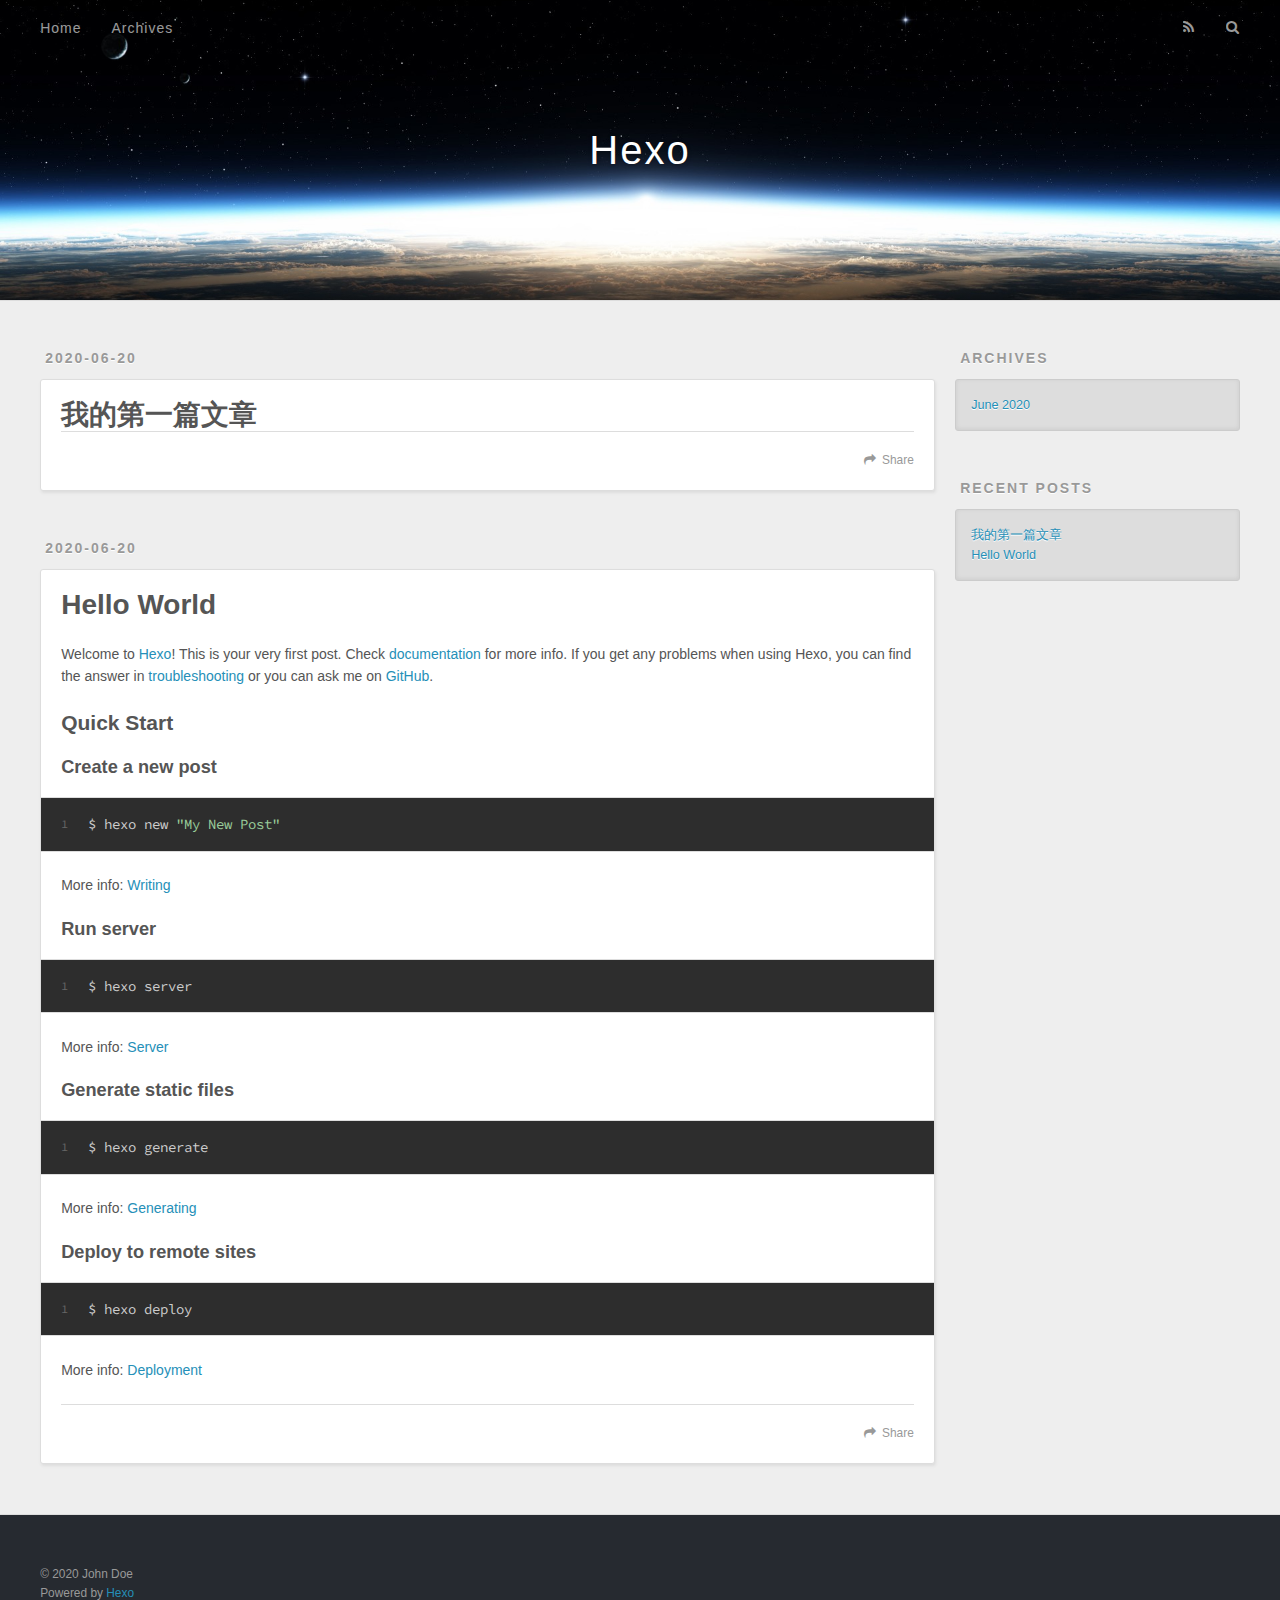
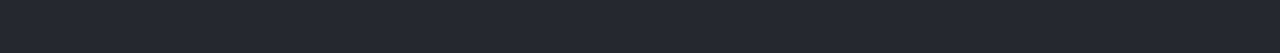
==== index.html @ e19d610a "Site updated: 2020-06-20 12:10:28" ====
<!DOCTYPE html>
<html>
<head>
  <meta charset="utf-8">
  

  
  <title>Hexo</title>
  <meta name="viewport" content="width=device-width, initial-scale=1, maximum-scale=1">
  <meta property="og:type" content="website">
<meta property="og:title" content="Hexo">
<meta property="og:url" content="http://yoursite.com/index.html">
<meta property="og:site_name" content="Hexo">
<meta property="og:locale" content="en_US">
<meta property="article:author" content="John Doe">
<meta name="twitter:card" content="summary">
  
    <link rel="alternate" href="/atom.xml" title="Hexo" type="application/atom+xml">
  
  
    <link rel="icon" href="/favicon.png">
  
  
    <link href="//fonts.googleapis.com/css?family=Source+Code+Pro" rel="stylesheet" type="text/css">
  
  
<link rel="stylesheet" href="/css/style.css">

<meta name="generator" content="Hexo 4.2.1"></head>

<body>
  <div id="container">
    <div id="wrap">
      <header id="header">
  <div id="banner"></div>
  <div id="header-outer" class="outer">
    <div id="header-title" class="inner">
      <h1 id="logo-wrap">
        <a href="/" id="logo">Hexo</a>
      </h1>
      
    </div>
    <div id="header-inner" class="inner">
      <nav id="main-nav">
        <a id="main-nav-toggle" class="nav-icon"></a>
        
          <a class="main-nav-link" href="/">Home</a>
        
          <a class="main-nav-link" href="/archives">Archives</a>
        
      </nav>
      <nav id="sub-nav">
        
          <a id="nav-rss-link" class="nav-icon" href="/atom.xml" title="RSS Feed"></a>
        
        <a id="nav-search-btn" class="nav-icon" title="Search"></a>
      </nav>
      <div id="search-form-wrap">
        <form action="//google.com/search" method="get" accept-charset="UTF-8" class="search-form"><input type="search" name="q" class="search-form-input" placeholder="Search"><button type="submit" class="search-form-submit">&#xF002;</button><input type="hidden" name="sitesearch" value="http://yoursite.com"></form>
      </div>
    </div>
  </div>
</header>
      <div class="outer">
        <section id="main">
  
    <article id="post-我的第一篇文章" class="article article-type-post" itemscope itemprop="blogPost">
  <div class="article-meta">
    <a href="/2020/06/20/%E6%88%91%E7%9A%84%E7%AC%AC%E4%B8%80%E7%AF%87%E6%96%87%E7%AB%A0/" class="article-date">
  <time datetime="2020-06-20T02:50:12.000Z" itemprop="datePublished">2020-06-20</time>
</a>
    
  </div>
  <div class="article-inner">
    
    
      <header class="article-header">
        
  
    <h1 itemprop="name">
      <a class="article-title" href="/2020/06/20/%E6%88%91%E7%9A%84%E7%AC%AC%E4%B8%80%E7%AF%87%E6%96%87%E7%AB%A0/">我的第一篇文章</a>
    </h1>
  

      </header>
    
    <div class="article-entry" itemprop="articleBody">
      
        
      
    </div>
    <footer class="article-footer">
      <a data-url="http://yoursite.com/2020/06/20/%E6%88%91%E7%9A%84%E7%AC%AC%E4%B8%80%E7%AF%87%E6%96%87%E7%AB%A0/" data-id="ckbn22t1l0001souo9b6e3h7o" class="article-share-link">Share</a>
      
      
    </footer>
  </div>
  
</article>


  
    <article id="post-hello-world" class="article article-type-post" itemscope itemprop="blogPost">
  <div class="article-meta">
    <a href="/2020/06/20/hello-world/" class="article-date">
  <time datetime="2020-06-20T02:39:28.083Z" itemprop="datePublished">2020-06-20</time>
</a>
    
  </div>
  <div class="article-inner">
    
    
      <header class="article-header">
        
  
    <h1 itemprop="name">
      <a class="article-title" href="/2020/06/20/hello-world/">Hello World</a>
    </h1>
  

      </header>
    
    <div class="article-entry" itemprop="articleBody">
      
        <p>Welcome to <a href="https://hexo.io/" target="_blank" rel="noopener">Hexo</a>! This is your very first post. Check <a href="https://hexo.io/docs/" target="_blank" rel="noopener">documentation</a> for more info. If you get any problems when using Hexo, you can find the answer in <a href="https://hexo.io/docs/troubleshooting.html" target="_blank" rel="noopener">troubleshooting</a> or you can ask me on <a href="https://github.com/hexojs/hexo/issues" target="_blank" rel="noopener">GitHub</a>.</p>
<h2 id="Quick-Start"><a href="#Quick-Start" class="headerlink" title="Quick Start"></a>Quick Start</h2><h3 id="Create-a-new-post"><a href="#Create-a-new-post" class="headerlink" title="Create a new post"></a>Create a new post</h3><figure class="highlight bash"><table><tr><td class="gutter"><pre><span class="line">1</span><br></pre></td><td class="code"><pre><span class="line">$ hexo new <span class="string">"My New Post"</span></span><br></pre></td></tr></table></figure>

<p>More info: <a href="https://hexo.io/docs/writing.html" target="_blank" rel="noopener">Writing</a></p>
<h3 id="Run-server"><a href="#Run-server" class="headerlink" title="Run server"></a>Run server</h3><figure class="highlight bash"><table><tr><td class="gutter"><pre><span class="line">1</span><br></pre></td><td class="code"><pre><span class="line">$ hexo server</span><br></pre></td></tr></table></figure>

<p>More info: <a href="https://hexo.io/docs/server.html" target="_blank" rel="noopener">Server</a></p>
<h3 id="Generate-static-files"><a href="#Generate-static-files" class="headerlink" title="Generate static files"></a>Generate static files</h3><figure class="highlight bash"><table><tr><td class="gutter"><pre><span class="line">1</span><br></pre></td><td class="code"><pre><span class="line">$ hexo generate</span><br></pre></td></tr></table></figure>

<p>More info: <a href="https://hexo.io/docs/generating.html" target="_blank" rel="noopener">Generating</a></p>
<h3 id="Deploy-to-remote-sites"><a href="#Deploy-to-remote-sites" class="headerlink" title="Deploy to remote sites"></a>Deploy to remote sites</h3><figure class="highlight bash"><table><tr><td class="gutter"><pre><span class="line">1</span><br></pre></td><td class="code"><pre><span class="line">$ hexo deploy</span><br></pre></td></tr></table></figure>

<p>More info: <a href="https://hexo.io/docs/one-command-deployment.html" target="_blank" rel="noopener">Deployment</a></p>

      
    </div>
    <footer class="article-footer">
      <a data-url="http://yoursite.com/2020/06/20/hello-world/" data-id="ckbn22t1e0000souoagylhe21" class="article-share-link">Share</a>
      
      
    </footer>
  </div>
  
</article>


  


</section>
        
          <aside id="sidebar">
  
    

  
    

  
    
  
    
  <div class="widget-wrap">
    <h3 class="widget-title">Archives</h3>
    <div class="widget">
      <ul class="archive-list"><li class="archive-list-item"><a class="archive-list-link" href="/archives/2020/06/">June 2020</a></li></ul>
    </div>
  </div>


  
    
  <div class="widget-wrap">
    <h3 class="widget-title">Recent Posts</h3>
    <div class="widget">
      <ul>
        
          <li>
            <a href="/2020/06/20/%E6%88%91%E7%9A%84%E7%AC%AC%E4%B8%80%E7%AF%87%E6%96%87%E7%AB%A0/">我的第一篇文章</a>
          </li>
        
          <li>
            <a href="/2020/06/20/hello-world/">Hello World</a>
          </li>
        
      </ul>
    </div>
  </div>

  
</aside>
        
      </div>
      <footer id="footer">
  
  <div class="outer">
    <div id="footer-info" class="inner">
      &copy; 2020 John Doe<br>
      Powered by <a href="http://hexo.io/" target="_blank">Hexo</a>
    </div>
  </div>
</footer>
    </div>
    <nav id="mobile-nav">
  
    <a href="/" class="mobile-nav-link">Home</a>
  
    <a href="/archives" class="mobile-nav-link">Archives</a>
  
</nav>
    

<script src="//ajax.googleapis.com/ajax/libs/jquery/2.0.3/jquery.min.js"></script>


  
<link rel="stylesheet" href="/fancybox/jquery.fancybox.css">

  
<script src="/fancybox/jquery.fancybox.pack.js"></script>




<script src="/js/script.js"></script>




  </div>
</body>
</html>
---- css/style.css ----
body {
  width: 100%;
}
body:before,
body:after {
  content: "";
  display: table;
}
body:after {
  clear: both;
}
html,
body,
div,
span,
applet,
object,
iframe,
h1,
h2,
h3,
h4,
h5,
h6,
p,
blockquote,
pre,
a,
abbr,
acronym,
address,
big,
cite,
code,
del,
dfn,
em,
img,
ins,
kbd,
q,
s,
samp,
small,
strike,
strong,
sub,
sup,
tt,
var,
dl,
dt,
dd,
ol,
ul,
li,
fieldset,
form,
label,
legend,
table,
caption,
tbody,
tfoot,
thead,
tr,
th,
td {
  margin: 0;
  padding: 0;
  border: 0;
  outline: 0;
  font-weight: inherit;
  font-style: inherit;
  font-family: inherit;
  font-size: 100%;
  vertical-align: baseline;
}
body {
  line-height: 1;
  color: #000;
  background: #fff;
}
ol,
ul {
  list-style: none;
}
table {
  border-collapse: separate;
  border-spacing: 0;
  vertical-align: middle;
}
caption,
th,
td {
  text-align: left;
  font-weight: normal;
  vertical-align: middle;
}
a img {
  border: none;
}
input,
button {
  margin: 0;
  padding: 0;
}
input::-moz-focus-inner,
button::-moz-focus-inner {
  border: 0;
  padding: 0;
}
@font-face {
  font-family: FontAwesome;
  font-style: normal;
  font-weight: normal;
  src: url("fonts/fontawesome-webfont.eot?v=#4.0.3");
  src: url("fonts/fontawesome-webfont.eot?#iefix&v=#4.0.3") format("embedded-opentype"), url("fonts/fontawesome-webfont.woff?v=#4.0.3") format("woff"), url("fonts/fontawesome-webfont.ttf?v=#4.0.3") format("truetype"), url("fonts/fontawesome-webfont.svg#fontawesomeregular?v=#4.0.3") format("svg");
}
html,
body,
#container {
  height: 100%;
}
body {
  background: #eee;
  font: 14px -apple-system, BlinkMacSystemFont, "Segoe UI", "Roboto", "Oxygen", "Ubuntu", "Cantarell", "Fira Sans", "Droid Sans", "Helvetica Neue", sans-serif;
  -webkit-text-size-adjust: 100%;
}
.outer {
  max-width: 1220px;
  margin: 0 auto;
  padding: 0 20px;
}
.outer:before,
.outer:after {
  content: "";
  display: table;
}
.outer:after {
  clear: both;
}
.inner {
  display: inline;
  float: left;
  width: 98.33333333333333%;
  margin: 0 0.833333333333333%;
}
.left,
.alignleft {
  float: left;
}
.right,
.alignright {
  float: right;
}
.clear {
  clear: both;
}
#container {
  position: relative;
}
.mobile-nav-on {
  overflow: hidden;
}
#wrap {
  height: 100%;
  width: 100%;
  position: absolute;
  top: 0;
  left: 0;
  -webkit-transition: 0.2s ease-out;
  -moz-transition: 0.2s ease-out;
  -ms-transition: 0.2s ease-out;
  transition: 0.2s ease-out;
  z-index: 1;
  background: #eee;
}
.mobile-nav-on #wrap {
  left: 280px;
}
@media screen and (min-width: 768px) {
  #main {
    display: inline;
    float: left;
    width: 73.33333333333333%;
    margin: 0 0.833333333333333%;
  }
}
.article-date,
.article-category-link,
.archive-year,
.widget-title {
  text-decoration: none;
  text-transform: uppercase;
  letter-spacing: 2px;
  color: #999;
  margin-bottom: 1em;
  margin-left: 5px;
  line-height: 1em;
  text-shadow: 0 1px #fff;
  font-weight: bold;
}
.article-inner,
.archive-article-inner {
  background: #fff;
  -webkit-box-shadow: 1px 2px 3px #ddd;
  box-shadow: 1px 2px 3px #ddd;
  border: 1px solid #ddd;
  border-radius: 3px;
}
.article-entry h1,
.widget h1 {
  font-size: 2em;
}
.article-entry h2,
.widget h2 {
  font-size: 1.5em;
}
.article-entry h3,
.widget h3 {
  font-size: 1.3em;
}
.article-entry h4,
.widget h4 {
  font-size: 1.2em;
}
.article-entry h5,
.widget h5 {
  font-size: 1em;
}
.article-entry h6,
.widget h6 {
  font-size: 1em;
  color: #999;
}
.article-entry hr,
.widget hr {
  border: 1px dashed #ddd;
}
.article-entry strong,
.widget strong {
  font-weight: bold;
}
.article-entry em,
.widget em,
.article-entry cite,
.widget cite {
  font-style: italic;
}
.article-entry sup,
.widget sup,
.article-entry sub,
.widget sub {
  font-size: 0.75em;
  line-height: 0;
  position: relative;
  vertical-align: baseline;
}
.article-entry sup,
.widget sup {
  top: -0.5em;
}
.article-entry sub,
.widget sub {
  bottom: -0.2em;
}
.article-entry small,
.widget small {
  font-size: 0.85em;
}
.article-entry acronym,
.widget acronym,
.article-entry abbr,
.widget abbr {
  border-bottom: 1px dotted;
}
.article-entry ul,
.widget ul,
.article-entry ol,
.widget ol,
.article-entry dl,
.widget dl {
  margin: 0 20px;
  line-height: 1.6em;
}
.article-entry ul ul,
.widget ul ul,
.article-entry ol ul,
.widget ol ul,
.article-entry ul ol,
.widget ul ol,
.article-entry ol ol,
.widget ol ol {
  margin-top: 0;
  margin-bottom: 0;
}
.article-entry ul,
.widget ul {
  list-style: disc;
}
.article-entry ol,
.widget ol {
  list-style: decimal;
}
.article-entry dt,
.widget dt {
  font-weight: bold;
}
#header {
  height: 300px;
  position: relative;
  border-bottom: 1px solid #ddd;
}
#header:before,
#header:after {
  content: "";
  position: absolute;
  left: 0;
  right: 0;
  height: 40px;
}
#header:before {
  top: 0;
  background: -webkit-linear-gradient(rgba(0,0,0,0.2), transparent);
  background: -moz-linear-gradient(rgba(0,0,0,0.2), transparent);
  background: -ms-linear-gradient(rgba(0,0,0,0.2), transparent);
  background: linear-gradient(rgba(0,0,0,0.2), transparent);
}
#header:after {
  bottom: 0;
  background: -webkit-linear-gradient(transparent, rgba(0,0,0,0.2));
  background: -moz-linear-gradient(transparent, rgba(0,0,0,0.2));
  background: -ms-linear-gradient(transparent, rgba(0,0,0,0.2));
  background: linear-gradient(transparent, rgba(0,0,0,0.2));
}
#header-outer {
  height: 100%;
  position: relative;
}
#header-inner {
  position: relative;
  overflow: hidden;
}
#banner {
  position: absolute;
  top: 0;
  left: 0;
  width: 100%;
  height: 100%;
  background: url("images/banner.jpg") center #000;
  -webkit-background-size: cover;
  -moz-background-size: cover;
  background-size: cover;
  z-index: -1;
}
#header-title {
  text-align: center;
  height: 40px;
  position: absolute;
  top: 50%;
  left: 0;
  margin-top: -20px;
}
#logo,
#subtitle {
  text-decoration: none;
  color: #fff;
  font-weight: 300;
  text-shadow: 0 1px 4px rgba(0,0,0,0.3);
}
#logo {
  font-size: 40px;
  line-height: 40px;
  letter-spacing: 2px;
}
#subtitle {
  font-size: 16px;
  line-height: 16px;
  letter-spacing: 1px;
}
#subtitle-wrap {
  margin-top: 16px;
}
#main-nav {
  float: left;
  margin-left: -15px;
}
.nav-icon,
.main-nav-link {
  float: left;
  color: #fff;
  opacity: 0.6;
  text-decoration: none;
  text-shadow: 0 1px rgba(0,0,0,0.2);
  -webkit-transition: opacity 0.2s;
  -moz-transition: opacity 0.2s;
  -ms-transition: opacity 0.2s;
  transition: opacity 0.2s;
  display: block;
  padding: 20px 15px;
}
.nav-icon:hover,
.main-nav-link:hover {
  opacity: 1;
}
.nav-icon {
  font-family: FontAwesome;
  text-align: center;
  font-size: 14px;
  width: 14px;
  height: 14px;
  padding: 20px 15px;
  position: relative;
  cursor: pointer;
}
.main-nav-link {
  font-weight: 300;
  letter-spacing: 1px;
}
@media screen and (max-width: 479px) {
  .main-nav-link {
    display: none;
  }
}
#main-nav-toggle {
  display: none;
}
#main-nav-toggle:before {
  content: "\f0c9";
}
@media screen and (max-width: 479px) {
  #main-nav-toggle {
    display: block;
  }
}
#sub-nav {
  float: right;
  margin-right: -15px;
}
#nav-rss-link:before {
  content: "\f09e";
}
#nav-search-btn:before {
  content: "\f002";
}
#search-form-wrap {
  position: absolute;
  top: 15px;
  width: 150px;
  height: 30px;
  right: -150px;
  opacity: 0;
  -webkit-transition: 0.2s ease-out;
  -moz-transition: 0.2s ease-out;
  -ms-transition: 0.2s ease-out;
  transition: 0.2s ease-out;
}
#search-form-wrap.on {
  opacity: 1;
  right: 0;
}
@media screen and (max-width: 479px) {
  #search-form-wrap {
    width: 100%;
    right: -100%;
  }
}
.search-form {
  position: absolute;
  top: 0;
  left: 0;
  right: 0;
  background: #fff;
  padding: 5px 15px;
  border-radius: 15px;
  -webkit-box-shadow: 0 0 10px rgba(0,0,0,0.3);
  box-shadow: 0 0 10px rgba(0,0,0,0.3);
}
.search-form-input {
  border: none;
  background: none;
  color: #555;
  width: 100%;
  font: 13px -apple-system, BlinkMacSystemFont, "Segoe UI", "Roboto", "Oxygen", "Ubuntu", "Cantarell", "Fira Sans", "Droid Sans", "Helvetica Neue", sans-serif;
  outline: none;
}
.search-form-input::-webkit-search-results-decoration,
.search-form-input::-webkit-search-cancel-button {
  -webkit-appearance: none;
}
.search-form-submit {
  position: absolute;
  top: 50%;
  right: 10px;
  margin-top: -7px;
  font: 13px FontAwesome;
  border: none;
  background: none;
  color: #bbb;
  cursor: pointer;
}
.search-form-submit:hover,
.search-form-submit:focus {
  color: #777;
}
.article {
  margin: 50px 0;
}
.article-inner {
  overflow: hidden;
}
.article-meta:before,
.article-meta:after {
  content: "";
  display: table;
}
.article-meta:after {
  clear: both;
}
.article-date {
  float: left;
}
.article-category {
  float: left;
  line-height: 1em;
  color: #ccc;
  text-shadow: 0 1px #fff;
  margin-left: 8px;
}
.article-category:before {
  content: "\2022";
}
.article-category-link {
  margin: 0 12px 1em;
}
.article-header {
  padding: 20px 20px 0;
}
.article-title {
  text-decoration: none;
  font-size: 2em;
  font-weight: bold;
  color: #555;
  line-height: 1.1em;
  -webkit-transition: color 0.2s;
  -moz-transition: color 0.2s;
  -ms-transition: color 0.2s;
  transition: color 0.2s;
}
a.article-title:hover {
  color: #258fb8;
}
.article-entry {
  color: #555;
  padding: 0 20px;
}
.article-entry:before,
.article-entry:after {
  content: "";
  display: table;
}
.article-entry:after {
  clear: both;
}
.article-entry p,
.article-entry table {
  line-height: 1.6em;
  margin: 1.6em 0;
}
.article-entry h1,
.article-entry h2,
.article-entry h3,
.article-entry h4,
.article-entry h5,
.article-entry h6 {
  font-weight: bold;
}
.article-entry h1,
.article-entry h2,
.article-entry h3,
.article-entry h4,
.article-entry h5,
.article-entry h6 {
  line-height: 1.1em;
  margin: 1.1em 0;
}
.article-entry a {
  color: #258fb8;
  text-decoration: none;
}
.article-entry a:hover {
  text-decoration: underline;
}
.article-entry ul,
.article-entry ol,
.article-entry dl {
  margin-top: 1.6em;
  margin-bottom: 1.6em;
}
.article-entry img,
.article-entry video {
  max-width: 100%;
  height: auto;
  display: block;
  margin: auto;
}
.article-entry iframe {
  border: none;
}
.article-entry table {
  width: 100%;
  border-collapse: collapse;
  border-spacing: 0;
}
.article-entry th {
  font-weight: bold;
  border-bottom: 3px solid #ddd;
  padding-bottom: 0.5em;
}
.article-entry td {
  border-bottom: 1px solid #ddd;
  padding: 10px 0;
}
.article-entry blockquote {
  font-family: Georgia, "Times New Roman", serif;
  font-size: 1.4em;
  margin: 1.6em 20px;
  text-align: center;
}
.article-entry blockquote footer {
  font-size: 14px;
  margin: 1.6em 0;
  font-family: -apple-system, BlinkMacSystemFont, "Segoe UI", "Roboto", "Oxygen", "Ubuntu", "Cantarell", "Fira Sans", "Droid Sans", "Helvetica Neue", sans-serif;
}
.article-entry blockquote footer cite:before {
  content: "—";
  padding: 0 0.5em;
}
.article-entry .pullquote {
  text-align: left;
  width: 45%;
  margin: 0;
}
.article-entry .pullquote.left {
  margin-left: 0.5em;
  margin-right: 1em;
}
.article-entry .pullquote.right {
  margin-right: 0.5em;
  margin-left: 1em;
}
.article-entry .caption {
  color: #999;
  display: block;
  font-size: 0.9em;
  margin-top: 0.5em;
  position: relative;
  text-align: center;
}
.article-entry .video-container {
  position: relative;
  padding-top: 56.25%;
  height: 0;
  overflow: hidden;
}
.article-entry .video-container iframe,
.article-entry .video-container object,
.article-entry .video-container embed {
  position: absolute;
  top: 0;
  left: 0;
  width: 100%;
  height: 100%;
  margin-top: 0;
}
.article-more-link a {
  display: inline-block;
  line-height: 1em;
  padding: 6px 15px;
  border-radius: 15px;
  background: #eee;
  color: #999;
  text-shadow: 0 1px #fff;
  text-decoration: none;
}
.article-more-link a:hover {
  background: #258fb8;
  color: #fff;
  text-decoration: none;
  text-shadow: 0 1px #1e7293;
}
.article-footer {
  font-size: 0.85em;
  line-height: 1.6em;
  border-top: 1px solid #ddd;
  padding-top: 1.6em;
  margin: 0 20px 20px;
}
.article-footer:before,
.article-footer:after {
  content: "";
  display: table;
}
.article-footer:after {
  clear: both;
}
.article-footer a {
  color: #999;
  text-decoration: none;
}
.article-footer a:hover {
  color: #555;
}
.article-tag-list-item {
  float: left;
  margin-right: 10px;
}
.article-tag-list-link:before {
  content: "#";
}
.article-comment-link {
  float: right;
}
.article-comment-link:before {
  content: "\f075";
  font-family: FontAwesome;
  padding-right: 8px;
}
.article-share-link {
  cursor: pointer;
  float: right;
  margin-left: 20px;
}
.article-share-link:before {
  content: "\f064";
  font-family: FontAwesome;
  padding-right: 6px;
}
#article-nav {
  position: relative;
}
#article-nav:before,
#article-nav:after {
  content: "";
  display: table;
}
#article-nav:after {
  clear: both;
}
@media screen and (min-width: 768px) {
  #article-nav {
    margin: 50px 0;
  }
  #article-nav:before {
    width: 8px;
    height: 8px;
    position: absolute;
    top: 50%;
    left: 50%;
    margin-top: -4px;
    margin-left: -4px;
    content: "";
    border-radius: 50%;
    background: #ddd;
    -webkit-box-shadow: 0 1px 2px #fff;
    box-shadow: 0 1px 2px #fff;
  }
}
.article-nav-link-wrap {
  text-decoration: none;
  text-shadow: 0 1px #fff;
  color: #999;
  -webkit-box-sizing: border-box;
  -moz-box-sizing: border-box;
  box-sizing: border-box;
  margin-top: 50px;
  text-align: center;
  display: block;
}
.article-nav-link-wrap:hover {
  color: #555;
}
@media screen and (min-width: 768px) {
  .article-nav-link-wrap {
    width: 50%;
    margin-top: 0;
  }
}
@media screen and (min-width: 768px) {
  #article-nav-newer {
    float: left;
    text-align: right;
    padding-right: 20px;
  }
}
@media screen and (min-width: 768px) {
  #article-nav-older {
    float: right;
    text-align: left;
    padding-left: 20px;
  }
}
.article-nav-caption {
  text-transform: uppercase;
  letter-spacing: 2px;
  color: #ddd;
  line-height: 1em;
  font-weight: bold;
}
#article-nav-newer .article-nav-caption {
  margin-right: -2px;
}
.article-nav-title {
  font-size: 0.85em;
  line-height: 1.6em;
  margin-top: 0.5em;
}
.article-share-box {
  position: absolute;
  display: none;
  background: #fff;
  -webkit-box-shadow: 1px 2px 10px rgba(0,0,0,0.2);
  box-shadow: 1px 2px 10px rgba(0,0,0,0.2);
  border-radius: 3px;
  margin-left: -145px;
  overflow: hidden;
  z-index: 1;
}
.article-share-box.on {
  display: block;
}
.article-share-input {
  width: 100%;
  background: none;
  -webkit-box-sizing: border-box;
  -moz-box-sizing: border-box;
  box-sizing: border-box;
  font: 14px -apple-system, BlinkMacSystemFont, "Segoe UI", "Roboto", "Oxygen", "Ubuntu", "Cantarell", "Fira Sans", "Droid Sans", "Helvetica Neue", sans-serif;
  padding: 0 15px;
  color: #555;
  outline: none;
  border: 1px solid #ddd;
  border-radius: 3px 3px 0 0;
  height: 36px;
  line-height: 36px;
}
.article-share-links {
  background: #eee;
}
.article-share-links:before,
.article-share-links:after {
  content: "";
  display: table;
}
.article-share-links:after {
  clear: both;
}
.article-share-twitter,
.article-share-facebook,
.article-share-pinterest,
.article-share-google {
  width: 50px;
  height: 36px;
  display: block;
  float: left;
  position: relative;
  color: #999;
  text-shadow: 0 1px #fff;
}
.article-share-twitter:before,
.article-share-facebook:before,
.article-share-pinterest:before,
.article-share-google:before {
  font-size: 20px;
  font-family: FontAwesome;
  width: 20px;
  height: 20px;
  position: absolute;
  top: 50%;
  left: 50%;
  margin-top: -10px;
  margin-left: -10px;
  text-align: center;
}
.article-share-twitter:hover,
.article-share-facebook:hover,
.article-share-pinterest:hover,
.article-share-google:hover {
  color: #fff;
}
.article-share-twitter:before {
  content: "\f099";
}
.article-share-twitter:hover {
  background: #00aced;
  text-shadow: 0 1px #008abe;
}
.article-share-facebook:before {
  content: "\f09a";
}
.article-share-facebook:hover {
  background: #3b5998;
  text-shadow: 0 1px #2f477a;
}
.article-share-pinterest:before {
  content: "\f0d2";
}
.article-share-pinterest:hover {
  background: #cb2027;
  text-shadow: 0 1px #a21a1f;
}
.article-share-google:before {
  content: "\f0d5";
}
.article-share-google:hover {
  background: #dd4b39;
  text-shadow: 0 1px #be3221;
}
.article-gallery {
  background: #000;
  position: relative;
}
.article-gallery-photos {
  position: relative;
  overflow: hidden;
}
.article-gallery-img {
  display: none;
  max-width: 100%;
}
.article-gallery-img:first-child {
  display: block;
}
.article-gallery-img.loaded {
  position: absolute;
  display: block;
}
.article-gallery-img img {
  display: block;
  max-width: 100%;
  margin: 0 auto;
}
#comments {
  background: #fff;
  -webkit-box-shadow: 1px 2px 3px #ddd;
  box-shadow: 1px 2px 3px #ddd;
  padding: 20px;
  border: 1px solid #ddd;
  border-radius: 3px;
  margin: 50px 0;
}
#comments a {
  color: #258fb8;
}
.archives-wrap {
  margin: 50px 0;
}
.archives:before,
.archives:after {
  content: "";
  display: table;
}
.archives:after {
  clear: both;
}
.archive-year-wrap {
  margin-bottom: 1em;
}
.archives {
  -webkit-column-gap: 10px;
  -moz-column-gap: 10px;
  column-gap: 10px;
}
@media screen and (min-width: 480px) and (max-width: 767px) {
  .archives {
    -webkit-column-count: 2;
    -moz-column-count: 2;
    column-count: 2;
  }
}
@media screen and (min-width: 768px) {
  .archives {
    -webkit-column-count: 3;
    -moz-column-count: 3;
    column-count: 3;
  }
}
.archive-article {
  -webkit-column-break-inside: avoid;
  page-break-inside: avoid;
  overflow: hidden;
  break-inside: avoid-column;
}
.archive-article-inner {
  padding: 10px;
  margin-bottom: 15px;
}
.archive-article-title {
  text-decoration: none;
  font-weight: bold;
  color: #555;
  -webkit-transition: color 0.2s;
  -moz-transition: color 0.2s;
  -ms-transition: color 0.2s;
  transition: color 0.2s;
  line-height: 1.6em;
}
.archive-article-title:hover {
  color: #258fb8;
}
.archive-article-footer {
  margin-top: 1em;
}
.archive-article-date {
  color: #999;
  text-decoration: none;
  font-size: 0.85em;
  line-height: 1em;
  margin-bottom: 0.5em;
  display: block;
}
#page-nav {
  margin: 50px auto;
  background: #fff;
  -webkit-box-shadow: 1px 2px 3px #ddd;
  box-shadow: 1px 2px 3px #ddd;
  border: 1px solid #ddd;
  border-radius: 3px;
  text-align: center;
  color: #999;
  overflow: hidden;
}
#page-nav:before,
#page-nav:after {
  content: "";
  display: table;
}
#page-nav:after {
  clear: both;
}
#page-nav a,
#page-nav span {
  padding: 10px 20px;
  line-height: 1;
  height: 2ex;
}
#page-nav a {
  color: #999;
  text-decoration: none;
}
#page-nav a:hover {
  background: #999;
  color: #fff;
}
#page-nav .prev {
  float: left;
}
#page-nav .next {
  float: right;
}
#page-nav .page-number {
  display: inline-block;
}
@media screen and (max-width: 479px) {
  #page-nav .page-number {
    display: none;
  }
}
#page-nav .current {
  color: #555;
  font-weight: bold;
}
#page-nav .space {
  color: #ddd;
}
#footer {
  background: #262a30;
  padding: 50px 0;
  border-top: 1px solid #ddd;
  color: #999;
}
#footer a {
  color: #258fb8;
  text-decoration: none;
}
#footer a:hover {
  text-decoration: underline;
}
#footer-info {
  line-height: 1.6em;
  font-size: 0.85em;
}
.article-entry pre,
.article-entry .highlight {
  background: #2d2d2d;
  margin: 0 -20px;
  padding: 15px 20px;
  border-style: solid;
  border-color: #ddd;
  border-width: 1px 0;
  overflow: auto;
  color: #ccc;
  line-height: 22.400000000000002px;
}
.article-entry .highlight .gutter pre,
.article-entry .gist .gist-file .gist-data .line-numbers {
  color: #666;
  font-size: 0.85em;
}
.article-entry pre,
.article-entry code {
  font-family: "Source Code Pro", Consolas, Monaco, Menlo, Consolas, monospace;
}
.article-entry code {
  background: #eee;
  text-shadow: 0 1px #fff;
  padding: 0 0.3em;
}
.article-entry pre code {
  background: none;
  text-shadow: none;
  padding: 0;
}
.article-entry .highlight pre {
  border: none;
  margin: 0;
  padding: 0;
}
.article-entry .highlight table {
  margin: 0;
  width: auto;
}
.article-entry .highlight td {
  border: none;
  padding: 0;
}
.article-entry .highlight figcaption {
  font-size: 0.85em;
  color: #999;
  line-height: 1em;
  margin-bottom: 1em;
}
.article-entry .highlight figcaption:before,
.article-entry .highlight figcaption:after {
  content: "";
  display: table;
}
.article-entry .highlight figcaption:after {
  clear: both;
}
.article-entry .highlight figcaption a {
  float: right;
}
.article-entry .highlight .gutter pre {
  text-align: right;
  padding-right: 20px;
}
.article-entry .highlight .line {
  height: 22.400000000000002px;
}
.article-entry .highlight .line.marked {
  background: #515151;
}
.article-entry .gist {
  margin: 0 -20px;
  border-style: solid;
  border-color: #ddd;
  border-width: 1px 0;
  background: #2d2d2d;
  padding: 15px 20px 15px 0;
}
.article-entry .gist .gist-file {
  border: none;
  font-family: "Source Code Pro", Consolas, Monaco, Menlo, Consolas, monospace;
  margin: 0;
}
.article-entry .gist .gist-file .gist-data {
  background: none;
  border: none;
}
.article-entry .gist .gist-file .gist-data .line-numbers {
  background: none;
  border: none;
  padding: 0 20px 0 0;
}
.article-entry .gist .gist-file .gist-data .line-data {
  padding: 0 !important;
}
.article-entry .gist .gist-file .highlight {
  margin: 0;
  padding: 0;
  border: none;
}
.article-entry .gist .gist-file .gist-meta {
  background: #2d2d2d;
  color: #999;
  font: 0.85em -apple-system, BlinkMacSystemFont, "Segoe UI", "Roboto", "Oxygen", "Ubuntu", "Cantarell", "Fira Sans", "Droid Sans", "Helvetica Neue", sans-serif;
  text-shadow: 0 0;
  padding: 0;
  margin-top: 1em;
  margin-left: 20px;
}
.article-entry .gist .gist-file .gist-meta a {
  color: #258fb8;
  font-weight: normal;
}
.article-entry .gist .gist-file .gist-meta a:hover {
  text-decoration: underline;
}
pre .comment,
pre .title {
  color: #999;
}
pre .variable,
pre .attribute,
pre .tag,
pre .regexp,
pre .ruby .constant,
pre .xml .tag .title,
pre .xml .pi,
pre .xml .doctype,
pre .html .doctype,
pre .css .id,
pre .css .class,
pre .css .pseudo {
  color: #f2777a;
}
pre .number,
pre .preprocessor,
pre .built_in,
pre .literal,
pre .params,
pre .constant {
  color: #f99157;
}
pre .class,
pre .ruby .class .title,
pre .css .rules .attribute {
  color: #9c9;
}
pre .string,
pre .value,
pre .inheritance,
pre .header,
pre .ruby .symbol,
pre .xml .cdata {
  color: #9c9;
}
pre .css .hexcolor {
  color: #6cc;
}
pre .function,
pre .python .decorator,
pre .python .title,
pre .ruby .function .title,
pre .ruby .title .keyword,
pre .perl .sub,
pre .javascript .title,
pre .coffeescript .title {
  color: #69c;
}
pre .keyword,
pre .javascript .function {
  color: #c9c;
}
@media screen and (max-width: 479px) {
  #mobile-nav {
    position: absolute;
    top: 0;
    left: 0;
    width: 280px;
    height: 100%;
    background: #191919;
    border-right: 1px solid #fff;
  }
}
@media screen and (max-width: 479px) {
  .mobile-nav-link {
    display: block;
    color: #999;
    text-decoration: none;
    padding: 15px 20px;
    font-weight: bold;
  }
  .mobile-nav-link:hover {
    color: #fff;
  }
}
@media screen and (min-width: 768px) {
  #sidebar {
    display: inline;
    float: left;
    width: 23.333333333333332%;
    margin: 0 0.833333333333333%;
  }
}
.widget-wrap {
  margin: 50px 0;
}
.widget {
  color: #777;
  text-shadow: 0 1px #fff;
  background: #ddd;
  -webkit-box-shadow: 0 -1px 4px #ccc inset;
  box-shadow: 0 -1px 4px #ccc inset;
  border: 1px solid #ccc;
  padding: 15px;
  border-radius: 3px;
}
.widget a {
  color: #258fb8;
  text-decoration: none;
}
.widget a:hover {
  text-decoration: underline;
}
.widget ul ul,
.widget ol ul,
.widget dl ul,
.widget ul ol,
.widget ol ol,
.widget dl ol,
.widget ul dl,
.widget ol dl,
.widget dl dl {
  margin-left: 15px;
  list-style: disc;
}
.widget {
  line-height: 1.6em;
  word-wrap: break-word;
  font-size: 0.9em;
}
.widget ul,
.widget ol {
  list-style: none;
  margin: 0;
}
.widget ul ul,
.widget ol ul,
.widget ul ol,
.widget ol ol {
  margin: 0 20px;
}
.widget ul ul,
.widget ol ul {
  list-style: disc;
}
.widget ul ol,
.widget ol ol {
  list-style: decimal;
}
.category-list-count,
.tag-list-count,
.archive-list-count {
  padding-left: 5px;
  color: #999;
  font-size: 0.85em;
}
.category-list-count:before,
.tag-list-count:before,
.archive-list-count:before {
  content: "(";
}
.category-list-count:after,
.tag-list-count:after,
.archive-list-count:after {
  content: ")";
}
.tagcloud a {
  margin-right: 5px;
  display: inline-block;
}
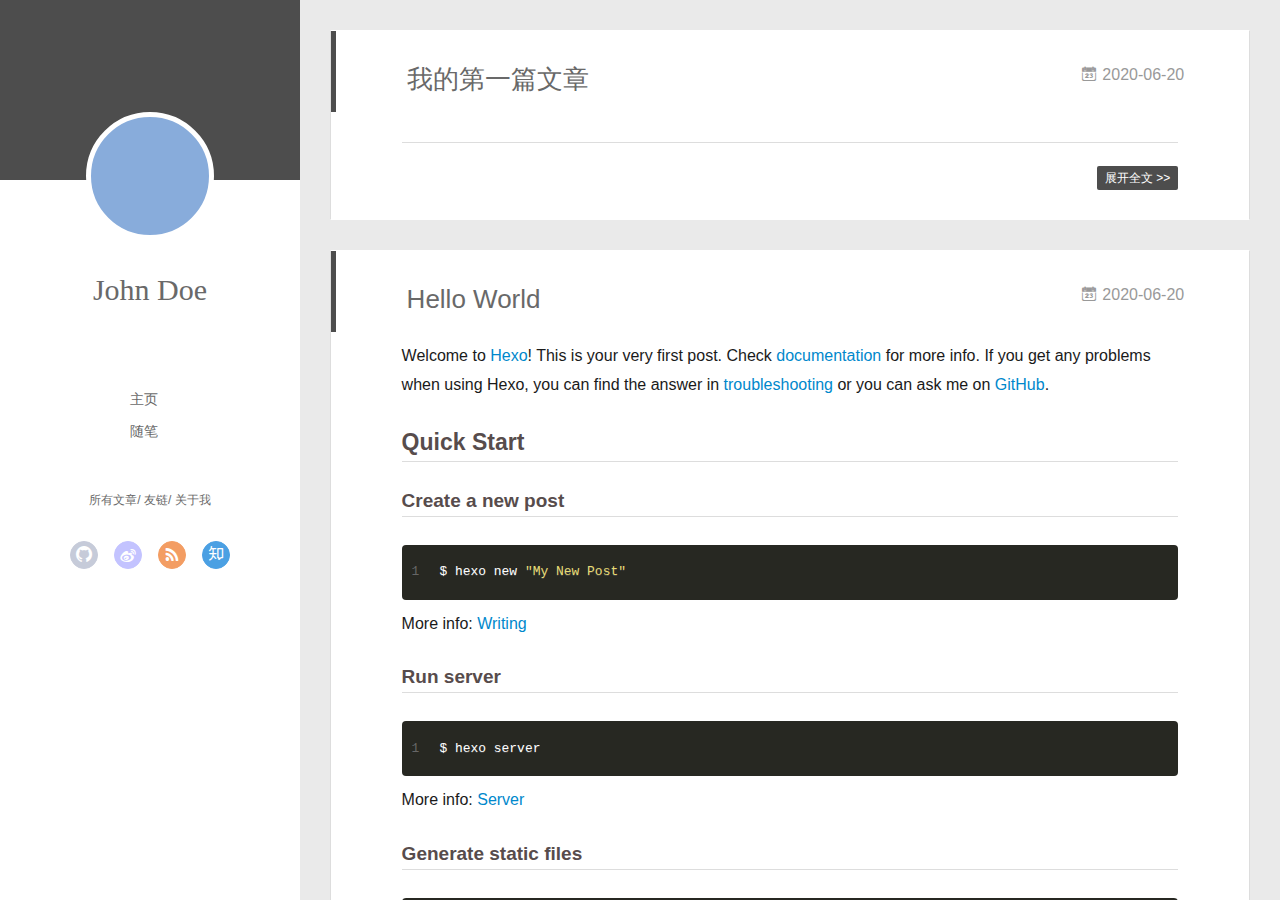
==== commit 6d67d929: "Site updated: 2020-06-20 12:46:02" ====
--- a/index.html
+++ b/index.html
@@ -3,8 +3,9 @@
 <head>
   <meta charset="utf-8">
   
-
-  
+  <meta name="renderer" content="webkit">
+  <meta http-equiv="X-UA-Compatible" content="IE=edge" >
+  <link rel="dns-prefetch" href="http://yoursite.com">
   <title>Hexo</title>
   <meta name="viewport" content="width=device-width, initial-scale=1, maximum-scale=1">
   <meta property="og:type" content="website">
@@ -15,64 +16,144 @@
 <meta property="article:author" content="John Doe">
 <meta name="twitter:card" content="summary">
   
-    <link rel="alternate" href="/atom.xml" title="Hexo" type="application/atom+xml">
+    <link rel="alternative" href="/atom.xml" title="Hexo" type="application/atom+xml">
   
   
     <link rel="icon" href="/favicon.png">
   
-  
-    <link href="//fonts.googleapis.com/css?family=Source+Code+Pro" rel="stylesheet" type="text/css">
-  
-  
-<link rel="stylesheet" href="/css/style.css">
+  <link rel="stylesheet" type="text/css" href="/./main.0cf68a.css">
+  <style type="text/css">
+  
+    #container.show {
+      background: linear-gradient(200deg,#a0cfe4,#e8c37e);
+    }
+  </style>
+  
+
+  
 
 <meta name="generator" content="Hexo 4.2.1"></head>
 
 <body>
-  <div id="container">
-    <div id="wrap">
-      <header id="header">
-  <div id="banner"></div>
-  <div id="header-outer" class="outer">
-    <div id="header-title" class="inner">
-      <h1 id="logo-wrap">
-        <a href="/" id="logo">Hexo</a>
-      </h1>
-      
-    </div>
-    <div id="header-inner" class="inner">
-      <nav id="main-nav">
-        <a id="main-nav-toggle" class="nav-icon"></a>
-        
-          <a class="main-nav-link" href="/">Home</a>
-        
-          <a class="main-nav-link" href="/archives">Archives</a>
-        
-      </nav>
-      <nav id="sub-nav">
-        
-          <a id="nav-rss-link" class="nav-icon" href="/atom.xml" title="RSS Feed"></a>
-        
-        <a id="nav-search-btn" class="nav-icon" title="Search"></a>
-      </nav>
-      <div id="search-form-wrap">
-        <form action="//google.com/search" method="get" accept-charset="UTF-8" class="search-form"><input type="search" name="q" class="search-form-input" placeholder="Search"><button type="submit" class="search-form-submit">&#xF002;</button><input type="hidden" name="sitesearch" value="http://yoursite.com"></form>
-      </div>
-    </div>
-  </div>
-</header>
-      <div class="outer">
-        <section id="main">
-  
-    <article id="post-我的第一篇文章" class="article article-type-post" itemscope itemprop="blogPost">
-  <div class="article-meta">
-    <a href="/2020/06/20/%E6%88%91%E7%9A%84%E7%AC%AC%E4%B8%80%E7%AF%87%E6%96%87%E7%AB%A0/" class="article-date">
-  <time datetime="2020-06-20T02:50:12.000Z" itemprop="datePublished">2020-06-20</time>
-</a>
-    
-  </div>
+  <div id="container" q-class="show:isCtnShow">
+    <canvas id="anm-canvas" class="anm-canvas"></canvas>
+    <div class="left-col" q-class="show:isShow">
+      
+<div class="overlay" style="background: #4d4d4d"></div>
+<div class="intrude-less">
+	<header id="header" class="inner">
+		<a href="/" class="profilepic">
+			<img src="" class="js-avatar">
+		</a>
+		<hgroup>
+		  <h1 class="header-author"><a href="/">John Doe</a></h1>
+		</hgroup>
+		
+
+		<nav class="header-menu">
+			<ul>
+			
+				<li><a href="/">主页</a></li>
+	        
+				<li><a href="/tags/%E9%9A%8F%E7%AC%94/">随笔</a></li>
+	        
+			</ul>
+		</nav>
+		<nav class="header-smart-menu">
+    		
+    			
+    			<a q-on="click: openSlider(e, 'innerArchive')" href="javascript:void(0)">所有文章</a>
+    			
+            
+    			
+    			<a q-on="click: openSlider(e, 'friends')" href="javascript:void(0)">友链</a>
+    			
+            
+    			
+    			<a q-on="click: openSlider(e, 'aboutme')" href="javascript:void(0)">关于我</a>
+    			
+            
+		</nav>
+		<nav class="header-nav">
+			<div class="social">
+				
+					<a class="github" target="_blank" href="#" title="github"><i class="icon-github"></i></a>
+		        
+					<a class="weibo" target="_blank" href="#" title="weibo"><i class="icon-weibo"></i></a>
+		        
+					<a class="rss" target="_blank" href="#" title="rss"><i class="icon-rss"></i></a>
+		        
+					<a class="zhihu" target="_blank" href="#" title="zhihu"><i class="icon-zhihu"></i></a>
+		        
+			</div>
+		</nav>
+	</header>		
+</div>
+
+    </div>
+    <div class="mid-col" q-class="show:isShow,hide:isShow|isFalse">
+      
+<nav id="mobile-nav">
+  	<div class="overlay js-overlay" style="background: #4d4d4d"></div>
+	<div class="btnctn js-mobile-btnctn">
+  		<div class="slider-trigger list" q-on="click: openSlider(e)"><i class="icon icon-sort"></i></div>
+	</div>
+	<div class="intrude-less">
+		<header id="header" class="inner">
+			<div class="profilepic">
+				<img src="" class="js-avatar">
+			</div>
+			<hgroup>
+			  <h1 class="header-author js-header-author">John Doe</h1>
+			</hgroup>
+			
+			
+			
+				
+			
+				
+			
+			
+			
+			<nav class="header-nav">
+				<div class="social">
+					
+						<a class="github" target="_blank" href="#" title="github"><i class="icon-github"></i></a>
+			        
+						<a class="weibo" target="_blank" href="#" title="weibo"><i class="icon-weibo"></i></a>
+			        
+						<a class="rss" target="_blank" href="#" title="rss"><i class="icon-rss"></i></a>
+			        
+						<a class="zhihu" target="_blank" href="#" title="zhihu"><i class="icon-zhihu"></i></a>
+			        
+				</div>
+			</nav>
+
+			<nav class="header-menu js-header-menu">
+				<ul style="width: 50%">
+				
+				
+					<li style="width: 50%"><a href="/">主页</a></li>
+		        
+					<li style="width: 50%"><a href="/tags/%E9%9A%8F%E7%AC%94/">随笔</a></li>
+		        
+				</ul>
+			</nav>
+		</header>				
+	</div>
+	<div class="mobile-mask" style="display:none" q-show="isShow"></div>
+</nav>
+
+      <div id="wrapper" class="body-wrap">
+        <div class="menu-l">
+          <div class="canvas-wrap">
+            <canvas data-colors="#eaeaea" data-sectionHeight="100" data-contentId="js-content" id="myCanvas1" class="anm-canvas"></canvas>
+          </div>
+          <div id="js-content" class="content-ll">
+            
+  
+    <article id="post-我的第一篇文章" class="article article-type-post  article-index" itemscope itemprop="blogPost">
   <div class="article-inner">
-    
     
       <header class="article-header">
         
@@ -82,33 +163,59 @@
     </h1>
   
 
+        
+        <a href="/2020/06/20/%E6%88%91%E7%9A%84%E7%AC%AC%E4%B8%80%E7%AF%87%E6%96%87%E7%AB%A0/" class="archive-article-date">
+  	<time datetime="2020-06-20T02:50:12.000Z" itemprop="datePublished"><i class="icon-calendar icon"></i>2020-06-20</time>
+</a>
+        
       </header>
     
     <div class="article-entry" itemprop="articleBody">
       
         
       
-    </div>
-    <footer class="article-footer">
-      <a data-url="http://yoursite.com/2020/06/20/%E6%88%91%E7%9A%84%E7%AC%AC%E4%B8%80%E7%AF%87%E6%96%87%E7%AB%A0/" data-id="ckbn22t1l0001souo9b6e3h7o" class="article-share-link">Share</a>
-      
-      
-    </footer>
+
+      
+    </div>
+    <div class="article-info article-info-index">
+      
+      
+      
+
+      
+        <p class="article-more-link">
+          <a class="article-more-a" href="/2020/06/20/%E6%88%91%E7%9A%84%E7%AC%AC%E4%B8%80%E7%AF%87%E6%96%87%E7%AB%A0/">展开全文 >></a>
+        </p>
+      
+
+      
+      <div class="clearfix"></div>
+    </div>
   </div>
-  
 </article>
 
-
-  
-    <article id="post-hello-world" class="article article-type-post" itemscope itemprop="blogPost">
-  <div class="article-meta">
-    <a href="/2020/06/20/hello-world/" class="article-date">
-  <time datetime="2020-06-20T02:39:28.083Z" itemprop="datePublished">2020-06-20</time>
-</a>
-    
-  </div>
+<aside class="wrap-side-operation">
+    <div class="mod-side-operation">
+        
+        <div class="jump-container" id="js-jump-container" style="display:none;">
+            <a href="javascript:void(0)" class="mod-side-operation__jump-to-top">
+                <i class="icon-font icon-back"></i>
+            </a>
+            <div id="js-jump-plan-container" class="jump-plan-container" style="top: -11px;">
+                <i class="icon-font icon-plane jump-plane"></i>
+            </div>
+        </div>
+        
+        
+    </div>
+</aside>
+
+
+
+
+  
+    <article id="post-hello-world" class="article article-type-post  article-index" itemscope itemprop="blogPost">
   <div class="article-inner">
-    
     
       <header class="article-header">
         
@@ -118,6 +225,11 @@
     </h1>
   
 
+        
+        <a href="/2020/06/20/hello-world/" class="archive-article-date">
+  	<time datetime="2020-06-20T02:39:28.083Z" itemprop="datePublished"><i class="icon-calendar icon"></i>2020-06-20</time>
+</a>
+        
       </header>
     
     <div class="article-entry" itemprop="articleBody">
@@ -137,100 +249,292 @@
 <p>More info: <a href="https://hexo.io/docs/one-command-deployment.html" target="_blank" rel="noopener">Deployment</a></p>
 
       
-    </div>
-    <footer class="article-footer">
-      <a data-url="http://yoursite.com/2020/06/20/hello-world/" data-id="ckbn22t1e0000souoagylhe21" class="article-share-link">Share</a>
-      
-      
-    </footer>
+
+      
+    </div>
+    <div class="article-info article-info-index">
+      
+      
+      
+
+      
+        <p class="article-more-link">
+          <a class="article-more-a" href="/2020/06/20/hello-world/">展开全文 >></a>
+        </p>
+      
+
+      
+      <div class="clearfix"></div>
+    </div>
   </div>
-  
 </article>
 
-
-  
-
-
-</section>
-        
-          <aside id="sidebar">
-  
-    
-
-  
-    
-
-  
-    
-  
-    
-  <div class="widget-wrap">
-    <h3 class="widget-title">Archives</h3>
-    <div class="widget">
-      <ul class="archive-list"><li class="archive-list-item"><a class="archive-list-link" href="/archives/2020/06/">June 2020</a></li></ul>
-    </div>
-  </div>
-
-
-  
-    
-  <div class="widget-wrap">
-    <h3 class="widget-title">Recent Posts</h3>
-    <div class="widget">
-      <ul>
-        
-          <li>
-            <a href="/2020/06/20/%E6%88%91%E7%9A%84%E7%AC%AC%E4%B8%80%E7%AF%87%E6%96%87%E7%AB%A0/">我的第一篇文章</a>
-          </li>
-        
-          <li>
-            <a href="/2020/06/20/hello-world/">Hello World</a>
-          </li>
-        
-      </ul>
-    </div>
-  </div>
-
-  
+<aside class="wrap-side-operation">
+    <div class="mod-side-operation">
+        
+        <div class="jump-container" id="js-jump-container" style="display:none;">
+            <a href="javascript:void(0)" class="mod-side-operation__jump-to-top">
+                <i class="icon-font icon-back"></i>
+            </a>
+            <div id="js-jump-plan-container" class="jump-plan-container" style="top: -11px;">
+                <i class="icon-font icon-plane jump-plane"></i>
+            </div>
+        </div>
+        
+        
+    </div>
 </aside>
-        
+
+
+
+
+  
+  
+
+
+          </div>
+        </div>
       </div>
       <footer id="footer">
-  
   <div class="outer">
-    <div id="footer-info" class="inner">
-      &copy; 2020 John Doe<br>
-      Powered by <a href="http://hexo.io/" target="_blank">Hexo</a>
+    <div id="footer-info">
+    	<div class="footer-left">
+    		&copy; 2020 John Doe
+    	</div>
+      	<div class="footer-right">
+      		<a href="http://hexo.io/" target="_blank">Hexo</a>  Theme <a href="https://github.com/litten/hexo-theme-yilia" target="_blank">Yilia</a> by Litten
+      	</div>
     </div>
   </div>
 </footer>
     </div>
-    <nav id="mobile-nav">
-  
-    <a href="/" class="mobile-nav-link">Home</a>
-  
-    <a href="/archives" class="mobile-nav-link">Archives</a>
-  
-</nav>
-    
-
-<script src="//ajax.googleapis.com/ajax/libs/jquery/2.0.3/jquery.min.js"></script>
-
-
-  
-<link rel="stylesheet" href="/fancybox/jquery.fancybox.css">
-
-  
-<script src="/fancybox/jquery.fancybox.pack.js"></script>
-
-
-
-
-<script src="/js/script.js"></script>
-
-
-
-
+    <script>
+	var yiliaConfig = {
+		mathjax: false,
+		isHome: true,
+		isPost: false,
+		isArchive: false,
+		isTag: false,
+		isCategory: false,
+		open_in_new: false,
+		toc_hide_index: true,
+		root: "/",
+		innerArchive: true,
+		showTags: false
+	}
+</script>
+
+<script>!function(t){function n(e){if(r[e])return r[e].exports;var i=r[e]={exports:{},id:e,loaded:!1};return t[e].call(i.exports,i,i.exports,n),i.loaded=!0,i.exports}var r={};n.m=t,n.c=r,n.p="./",n(0)}([function(t,n,r){r(195),t.exports=r(191)},function(t,n,r){var e=r(3),i=r(52),o=r(27),u=r(28),c=r(53),f="prototype",a=function(t,n,r){var s,l,h,v,p=t&a.F,d=t&a.G,y=t&a.S,g=t&a.P,b=t&a.B,m=d?e:y?e[n]||(e[n]={}):(e[n]||{})[f],x=d?i:i[n]||(i[n]={}),w=x[f]||(x[f]={});d&&(r=n);for(s in r)l=!p&&m&&void 0!==m[s],h=(l?m:r)[s],v=b&&l?c(h,e):g&&"function"==typeof h?c(Function.call,h):h,m&&u(m,s,h,t&a.U),x[s]!=h&&o(x,s,v),g&&w[s]!=h&&(w[s]=h)};e.core=i,a.F=1,a.G=2,a.S=4,a.P=8,a.B=16,a.W=32,a.U=64,a.R=128,t.exports=a},function(t,n,r){var e=r(6);t.exports=function(t){if(!e(t))throw TypeError(t+" is not an object!");return t}},function(t,n){var r=t.exports="undefined"!=typeof window&&window.Math==Math?window:"undefined"!=typeof self&&self.Math==Math?self:Function("return this")();"number"==typeof __g&&(__g=r)},function(t,n){t.exports=function(t){try{return!!t()}catch(t){return!0}}},function(t,n){var r=t.exports="undefined"!=typeof window&&window.Math==Math?window:"undefined"!=typeof self&&self.Math==Math?self:Function("return this")();"number"==typeof __g&&(__g=r)},function(t,n){t.exports=function(t){return"object"==typeof t?null!==t:"function"==typeof t}},function(t,n,r){var e=r(126)("wks"),i=r(76),o=r(3).Symbol,u="function"==typeof o;(t.exports=function(t){return e[t]||(e[t]=u&&o[t]||(u?o:i)("Symbol."+t))}).store=e},function(t,n){var r={}.hasOwnProperty;t.exports=function(t,n){return r.call(t,n)}},function(t,n,r){var e=r(94),i=r(33);t.exports=function(t){return e(i(t))}},function(t,n,r){t.exports=!r(4)(function(){return 7!=Object.defineProperty({},"a",{get:function(){return 7}}).a})},function(t,n,r){var e=r(2),i=r(167),o=r(50),u=Object.defineProperty;n.f=r(10)?Object.defineProperty:function(t,n,r){if(e(t),n=o(n,!0),e(r),i)try{return u(t,n,r)}catch(t){}if("get"in r||"set"in r)throw TypeError("Accessors not supported!");return"value"in r&&(t[n]=r.value),t}},function(t,n,r){t.exports=!r(18)(function(){return 7!=Object.defineProperty({},"a",{get:function(){return 7}}).a})},function(t,n,r){var e=r(14),i=r(22);t.exports=r(12)?function(t,n,r){return e.f(t,n,i(1,r))}:function(t,n,r){return t[n]=r,t}},function(t,n,r){var e=r(20),i=r(58),o=r(42),u=Object.defineProperty;n.f=r(12)?Object.defineProperty:function(t,n,r){if(e(t),n=o(n,!0),e(r),i)try{return u(t,n,r)}catch(t){}if("get"in r||"set"in r)throw TypeError("Accessors not supported!");return"value"in r&&(t[n]=r.value),t}},function(t,n,r){var e=r(40)("wks"),i=r(23),o=r(5).Symbol,u="function"==typeof o;(t.exports=function(t){return e[t]||(e[t]=u&&o[t]||(u?o:i)("Symbol."+t))}).store=e},function(t,n,r){var e=r(67),i=Math.min;t.exports=function(t){return t>0?i(e(t),9007199254740991):0}},function(t,n,r){var e=r(46);t.exports=function(t){return Object(e(t))}},function(t,n){t.exports=function(t){try{return!!t()}catch(t){return!0}}},function(t,n,r){var e=r(63),i=r(34);t.exports=Object.keys||function(t){return e(t,i)}},function(t,n,r){var e=r(21);t.exports=function(t){if(!e(t))throw TypeError(t+" is not an object!");return t}},function(t,n){t.exports=function(t){return"object"==typeof t?null!==t:"function"==typeof t}},function(t,n){t.exports=function(t,n){return{enumerable:!(1&t),configurable:!(2&t),writable:!(4&t),value:n}}},function(t,n){var r=0,e=Math.random();t.exports=function(t){return"Symbol(".concat(void 0===t?"":t,")_",(++r+e).toString(36))}},function(t,n){var r={}.hasOwnProperty;t.exports=function(t,n){return r.call(t,n)}},function(t,n){var r=t.exports={version:"2.4.0"};"number"==typeof __e&&(__e=r)},function(t,n){t.exports=function(t){if("function"!=typeof t)throw TypeError(t+" is not a function!");return t}},function(t,n,r){var e=r(11),i=r(66);t.exports=r(10)?function(t,n,r){return e.f(t,n,i(1,r))}:function(t,n,r){return t[n]=r,t}},function(t,n,r){var e=r(3),i=r(27),o=r(24),u=r(76)("src"),c="toString",f=Function[c],a=(""+f).split(c);r(52).inspectSource=function(t){return f.call(t)},(t.exports=function(t,n,r,c){var f="function"==typeof r;f&&(o(r,"name")||i(r,"name",n)),t[n]!==r&&(f&&(o(r,u)||i(r,u,t[n]?""+t[n]:a.join(String(n)))),t===e?t[n]=r:c?t[n]?t[n]=r:i(t,n,r):(delete t[n],i(t,n,r)))})(Function.prototype,c,function(){return"function"==typeof this&&this[u]||f.call(this)})},function(t,n,r){var e=r(1),i=r(4),o=r(46),u=function(t,n,r,e){var i=String(o(t)),u="<"+n;return""!==r&&(u+=" "+r+'="'+String(e).replace(/"/g,"&quot;")+'"'),u+">"+i+"</"+n+">"};t.exports=function(t,n){var r={};r[t]=n(u),e(e.P+e.F*i(function(){var n=""[t]('"');return n!==n.toLowerCase()||n.split('"').length>3}),"String",r)}},function(t,n,r){var e=r(115),i=r(46);t.exports=function(t){return e(i(t))}},function(t,n,r){var e=r(116),i=r(66),o=r(30),u=r(50),c=r(24),f=r(167),a=Object.getOwnPropertyDescriptor;n.f=r(10)?a:function(t,n){if(t=o(t),n=u(n,!0),f)try{return a(t,n)}catch(t){}if(c(t,n))return i(!e.f.call(t,n),t[n])}},function(t,n,r){var e=r(24),i=r(17),o=r(145)("IE_PROTO"),u=Object.prototype;t.exports=Object.getPrototypeOf||function(t){return t=i(t),e(t,o)?t[o]:"function"==typeof t.constructor&&t instanceof t.constructor?t.constructor.prototype:t instanceof Object?u:null}},function(t,n){t.exports=function(t){if(void 0==t)throw TypeError("Can't call method on  "+t);return t}},function(t,n){t.exports="constructor,hasOwnProperty,isPrototypeOf,propertyIsEnumerable,toLocaleString,toString,valueOf".split(",")},function(t,n){t.exports={}},function(t,n){t.exports=!0},function(t,n){n.f={}.propertyIsEnumerable},function(t,n,r){var e=r(14).f,i=r(8),o=r(15)("toStringTag");t.exports=function(t,n,r){t&&!i(t=r?t:t.prototype,o)&&e(t,o,{configurable:!0,value:n})}},function(t,n,r){var e=r(40)("keys"),i=r(23);t.exports=function(t){return e[t]||(e[t]=i(t))}},function(t,n,r){var e=r(5),i="__core-js_shared__",o=e[i]||(e[i]={});t.exports=function(t){return o[t]||(o[t]={})}},function(t,n){var r=Math.ceil,e=Math.floor;t.exports=function(t){return isNaN(t=+t)?0:(t>0?e:r)(t)}},function(t,n,r){var e=r(21);t.exports=function(t,n){if(!e(t))return t;var r,i;if(n&&"function"==typeof(r=t.toString)&&!e(i=r.call(t)))return i;if("function"==typeof(r=t.valueOf)&&!e(i=r.call(t)))return i;if(!n&&"function"==typeof(r=t.toString)&&!e(i=r.call(t)))return i;throw TypeError("Can't convert object to primitive value")}},function(t,n,r){var e=r(5),i=r(25),o=r(36),u=r(44),c=r(14).f;t.exports=function(t){var n=i.Symbol||(i.Symbol=o?{}:e.Symbol||{});"_"==t.charAt(0)||t in n||c(n,t,{value:u.f(t)})}},function(t,n,r){n.f=r(15)},function(t,n){var r={}.toString;t.exports=function(t){return r.call(t).slice(8,-1)}},function(t,n){t.exports=function(t){if(void 0==t)throw TypeError("Can't call method on  "+t);return t}},function(t,n,r){var e=r(4);t.exports=function(t,n){return!!t&&e(function(){n?t.call(null,function(){},1):t.call(null)})}},function(t,n,r){var e=r(53),i=r(115),o=r(17),u=r(16),c=r(203);t.exports=function(t,n){var r=1==t,f=2==t,a=3==t,s=4==t,l=6==t,h=5==t||l,v=n||c;return function(n,c,p){for(var d,y,g=o(n),b=i(g),m=e(c,p,3),x=u(b.length),w=0,S=r?v(n,x):f?v(n,0):void 0;x>w;w++)if((h||w in b)&&(d=b[w],y=m(d,w,g),t))if(r)S[w]=y;else if(y)switch(t){case 3:return!0;case 5:return d;case 6:return w;case 2:S.push(d)}else if(s)return!1;return l?-1:a||s?s:S}}},function(t,n,r){var e=r(1),i=r(52),o=r(4);t.exports=function(t,n){var r=(i.Object||{})[t]||Object[t],u={};u[t]=n(r),e(e.S+e.F*o(function(){r(1)}),"Object",u)}},function(t,n,r){var e=r(6);t.exports=function(t,n){if(!e(t))return t;var r,i;if(n&&"function"==typeof(r=t.toString)&&!e(i=r.call(t)))return i;if("function"==typeof(r=t.valueOf)&&!e(i=r.call(t)))return i;if(!n&&"function"==typeof(r=t.toString)&&!e(i=r.call(t)))return i;throw TypeError("Can't convert object to primitive value")}},function(t,n,r){var e=r(5),i=r(25),o=r(91),u=r(13),c="prototype",f=function(t,n,r){var a,s,l,h=t&f.F,v=t&f.G,p=t&f.S,d=t&f.P,y=t&f.B,g=t&f.W,b=v?i:i[n]||(i[n]={}),m=b[c],x=v?e:p?e[n]:(e[n]||{})[c];v&&(r=n);for(a in r)(s=!h&&x&&void 0!==x[a])&&a in b||(l=s?x[a]:r[a],b[a]=v&&"function"!=typeof x[a]?r[a]:y&&s?o(l,e):g&&x[a]==l?function(t){var n=function(n,r,e){if(this instanceof t){switch(arguments.length){case 0:return new t;case 1:return new t(n);case 2:return new t(n,r)}return new t(n,r,e)}return t.apply(this,arguments)};return n[c]=t[c],n}(l):d&&"function"==typeof l?o(Function.call,l):l,d&&((b.virtual||(b.virtual={}))[a]=l,t&f.R&&m&&!m[a]&&u(m,a,l)))};f.F=1,f.G=2,f.S=4,f.P=8,f.B=16,f.W=32,f.U=64,f.R=128,t.exports=f},function(t,n){var r=t.exports={version:"2.4.0"};"number"==typeof __e&&(__e=r)},function(t,n,r){var e=r(26);t.exports=function(t,n,r){if(e(t),void 0===n)return t;switch(r){case 1:return function(r){return t.call(n,r)};case 2:return function(r,e){return t.call(n,r,e)};case 3:return function(r,e,i){return t.call(n,r,e,i)}}return function(){return t.apply(n,arguments)}}},function(t,n,r){var e=r(183),i=r(1),o=r(126)("metadata"),u=o.store||(o.store=new(r(186))),c=function(t,n,r){var i=u.get(t);if(!i){if(!r)return;u.set(t,i=new e)}var o=i.get(n);if(!o){if(!r)return;i.set(n,o=new e)}return o},f=function(t,n,r){var e=c(n,r,!1);return void 0!==e&&e.has(t)},a=function(t,n,r){var e=c(n,r,!1);return void 0===e?void 0:e.get(t)},s=function(t,n,r,e){c(r,e,!0).set(t,n)},l=function(t,n){var r=c(t,n,!1),e=[];return r&&r.forEach(function(t,n){e.push(n)}),e},h=function(t){return void 0===t||"symbol"==typeof t?t:String(t)},v=function(t){i(i.S,"Reflect",t)};t.exports={store:u,map:c,has:f,get:a,set:s,keys:l,key:h,exp:v}},function(t,n,r){"use strict";if(r(10)){var e=r(69),i=r(3),o=r(4),u=r(1),c=r(127),f=r(152),a=r(53),s=r(68),l=r(66),h=r(27),v=r(73),p=r(67),d=r(16),y=r(75),g=r(50),b=r(24),m=r(180),x=r(114),w=r(6),S=r(17),_=r(137),O=r(70),E=r(32),P=r(71).f,j=r(154),F=r(76),M=r(7),A=r(48),N=r(117),T=r(146),I=r(155),k=r(80),L=r(123),R=r(74),C=r(130),D=r(160),U=r(11),W=r(31),G=U.f,B=W.f,V=i.RangeError,z=i.TypeError,q=i.Uint8Array,K="ArrayBuffer",J="Shared"+K,Y="BYTES_PER_ELEMENT",H="prototype",$=Array[H],X=f.ArrayBuffer,Q=f.DataView,Z=A(0),tt=A(2),nt=A(3),rt=A(4),et=A(5),it=A(6),ot=N(!0),ut=N(!1),ct=I.values,ft=I.keys,at=I.entries,st=$.lastIndexOf,lt=$.reduce,ht=$.reduceRight,vt=$.join,pt=$.sort,dt=$.slice,yt=$.toString,gt=$.toLocaleString,bt=M("iterator"),mt=M("toStringTag"),xt=F("typed_constructor"),wt=F("def_constructor"),St=c.CONSTR,_t=c.TYPED,Ot=c.VIEW,Et="Wrong length!",Pt=A(1,function(t,n){return Tt(T(t,t[wt]),n)}),jt=o(function(){return 1===new q(new Uint16Array([1]).buffer)[0]}),Ft=!!q&&!!q[H].set&&o(function(){new q(1).set({})}),Mt=function(t,n){if(void 0===t)throw z(Et);var r=+t,e=d(t);if(n&&!m(r,e))throw V(Et);return e},At=function(t,n){var r=p(t);if(r<0||r%n)throw V("Wrong offset!");return r},Nt=function(t){if(w(t)&&_t in t)return t;throw z(t+" is not a typed array!")},Tt=function(t,n){if(!(w(t)&&xt in t))throw z("It is not a typed array constructor!");return new t(n)},It=function(t,n){return kt(T(t,t[wt]),n)},kt=function(t,n){for(var r=0,e=n.length,i=Tt(t,e);e>r;)i[r]=n[r++];return i},Lt=function(t,n,r){G(t,n,{get:function(){return this._d[r]}})},Rt=function(t){var n,r,e,i,o,u,c=S(t),f=arguments.length,s=f>1?arguments[1]:void 0,l=void 0!==s,h=j(c);if(void 0!=h&&!_(h)){for(u=h.call(c),e=[],n=0;!(o=u.next()).done;n++)e.push(o.value);c=e}for(l&&f>2&&(s=a(s,arguments[2],2)),n=0,r=d(c.length),i=Tt(this,r);r>n;n++)i[n]=l?s(c[n],n):c[n];return i},Ct=function(){for(var t=0,n=arguments.length,r=Tt(this,n);n>t;)r[t]=arguments[t++];return r},Dt=!!q&&o(function(){gt.call(new q(1))}),Ut=function(){return gt.apply(Dt?dt.call(Nt(this)):Nt(this),arguments)},Wt={copyWithin:function(t,n){return D.call(Nt(this),t,n,arguments.length>2?arguments[2]:void 0)},every:function(t){return rt(Nt(this),t,arguments.length>1?arguments[1]:void 0)},fill:function(t){return C.apply(Nt(this),arguments)},filter:function(t){return It(this,tt(Nt(this),t,arguments.length>1?arguments[1]:void 0))},find:function(t){return et(Nt(this),t,arguments.length>1?arguments[1]:void 0)},findIndex:function(t){return it(Nt(this),t,arguments.length>1?arguments[1]:void 0)},forEach:function(t){Z(Nt(this),t,arguments.length>1?arguments[1]:void 0)},indexOf:function(t){return ut(Nt(this),t,arguments.length>1?arguments[1]:void 0)},includes:function(t){return ot(Nt(this),t,arguments.length>1?arguments[1]:void 0)},join:function(t){return vt.apply(Nt(this),arguments)},lastIndexOf:function(t){return st.apply(Nt(this),arguments)},map:function(t){return Pt(Nt(this),t,arguments.length>1?arguments[1]:void 0)},reduce:function(t){return lt.apply(Nt(this),arguments)},reduceRight:function(t){return ht.apply(Nt(this),arguments)},reverse:function(){for(var t,n=this,r=Nt(n).length,e=Math.floor(r/2),i=0;i<e;)t=n[i],n[i++]=n[--r],n[r]=t;return n},some:function(t){return nt(Nt(this),t,arguments.length>1?arguments[1]:void 0)},sort:function(t){return pt.call(Nt(this),t)},subarray:function(t,n){var r=Nt(this),e=r.length,i=y(t,e);return new(T(r,r[wt]))(r.buffer,r.byteOffset+i*r.BYTES_PER_ELEMENT,d((void 0===n?e:y(n,e))-i))}},Gt=function(t,n){return It(this,dt.call(Nt(this),t,n))},Bt=function(t){Nt(this);var n=At(arguments[1],1),r=this.length,e=S(t),i=d(e.length),o=0;if(i+n>r)throw V(Et);for(;o<i;)this[n+o]=e[o++]},Vt={entries:function(){return at.call(Nt(this))},keys:function(){return ft.call(Nt(this))},values:function(){return ct.call(Nt(this))}},zt=function(t,n){return w(t)&&t[_t]&&"symbol"!=typeof n&&n in t&&String(+n)==String(n)},qt=function(t,n){return zt(t,n=g(n,!0))?l(2,t[n]):B(t,n)},Kt=function(t,n,r){return!(zt(t,n=g(n,!0))&&w(r)&&b(r,"value"))||b(r,"get")||b(r,"set")||r.configurable||b(r,"writable")&&!r.writable||b(r,"enumerable")&&!r.enumerable?G(t,n,r):(t[n]=r.value,t)};St||(W.f=qt,U.f=Kt),u(u.S+u.F*!St,"Object",{getOwnPropertyDescriptor:qt,defineProperty:Kt}),o(function(){yt.call({})})&&(yt=gt=function(){return vt.call(this)});var Jt=v({},Wt);v(Jt,Vt),h(Jt,bt,Vt.values),v(Jt,{slice:Gt,set:Bt,constructor:function(){},toString:yt,toLocaleString:Ut}),Lt(Jt,"buffer","b"),Lt(Jt,"byteOffset","o"),Lt(Jt,"byteLength","l"),Lt(Jt,"length","e"),G(Jt,mt,{get:function(){return this[_t]}}),t.exports=function(t,n,r,f){f=!!f;var a=t+(f?"Clamped":"")+"Array",l="Uint8Array"!=a,v="get"+t,p="set"+t,y=i[a],g=y||{},b=y&&E(y),m=!y||!c.ABV,S={},_=y&&y[H],j=function(t,r){var e=t._d;return e.v[v](r*n+e.o,jt)},F=function(t,r,e){var i=t._d;f&&(e=(e=Math.round(e))<0?0:e>255?255:255&e),i.v[p](r*n+i.o,e,jt)},M=function(t,n){G(t,n,{get:function(){return j(this,n)},set:function(t){return F(this,n,t)},enumerable:!0})};m?(y=r(function(t,r,e,i){s(t,y,a,"_d");var o,u,c,f,l=0,v=0;if(w(r)){if(!(r instanceof X||(f=x(r))==K||f==J))return _t in r?kt(y,r):Rt.call(y,r);o=r,v=At(e,n);var p=r.byteLength;if(void 0===i){if(p%n)throw V(Et);if((u=p-v)<0)throw V(Et)}else if((u=d(i)*n)+v>p)throw V(Et);c=u/n}else c=Mt(r,!0),u=c*n,o=new X(u);for(h(t,"_d",{b:o,o:v,l:u,e:c,v:new Q(o)});l<c;)M(t,l++)}),_=y[H]=O(Jt),h(_,"constructor",y)):L(function(t){new y(null),new y(t)},!0)||(y=r(function(t,r,e,i){s(t,y,a);var o;return w(r)?r instanceof X||(o=x(r))==K||o==J?void 0!==i?new g(r,At(e,n),i):void 0!==e?new g(r,At(e,n)):new g(r):_t in r?kt(y,r):Rt.call(y,r):new g(Mt(r,l))}),Z(b!==Function.prototype?P(g).concat(P(b)):P(g),function(t){t in y||h(y,t,g[t])}),y[H]=_,e||(_.constructor=y));var A=_[bt],N=!!A&&("values"==A.name||void 0==A.name),T=Vt.values;h(y,xt,!0),h(_,_t,a),h(_,Ot,!0),h(_,wt,y),(f?new y(1)[mt]==a:mt in _)||G(_,mt,{get:function(){return a}}),S[a]=y,u(u.G+u.W+u.F*(y!=g),S),u(u.S,a,{BYTES_PER_ELEMENT:n,from:Rt,of:Ct}),Y in _||h(_,Y,n),u(u.P,a,Wt),R(a),u(u.P+u.F*Ft,a,{set:Bt}),u(u.P+u.F*!N,a,Vt),u(u.P+u.F*(_.toString!=yt),a,{toString:yt}),u(u.P+u.F*o(function(){new y(1).slice()}),a,{slice:Gt}),u(u.P+u.F*(o(function(){return[1,2].toLocaleString()!=new y([1,2]).toLocaleString()})||!o(function(){_.toLocaleString.call([1,2])})),a,{toLocaleString:Ut}),k[a]=N?A:T,e||N||h(_,bt,T)}}else t.exports=function(){}},function(t,n){var r={}.toString;t.exports=function(t){return r.call(t).slice(8,-1)}},function(t,n,r){var e=r(21),i=r(5).document,o=e(i)&&e(i.createElement);t.exports=function(t){return o?i.createElement(t):{}}},function(t,n,r){t.exports=!r(12)&&!r(18)(function(){return 7!=Object.defineProperty(r(57)("div"),"a",{get:function(){return 7}}).a})},function(t,n,r){"use strict";var e=r(36),i=r(51),o=r(64),u=r(13),c=r(8),f=r(35),a=r(96),s=r(38),l=r(103),h=r(15)("iterator"),v=!([].keys&&"next"in[].keys()),p="keys",d="values",y=function(){return this};t.exports=function(t,n,r,g,b,m,x){a(r,n,g);var w,S,_,O=function(t){if(!v&&t in F)return F[t];switch(t){case p:case d:return function(){return new r(this,t)}}return function(){return new r(this,t)}},E=n+" Iterator",P=b==d,j=!1,F=t.prototype,M=F[h]||F["@@iterator"]||b&&F[b],A=M||O(b),N=b?P?O("entries"):A:void 0,T="Array"==n?F.entries||M:M;if(T&&(_=l(T.call(new t)))!==Object.prototype&&(s(_,E,!0),e||c(_,h)||u(_,h,y)),P&&M&&M.name!==d&&(j=!0,A=function(){return M.call(this)}),e&&!x||!v&&!j&&F[h]||u(F,h,A),f[n]=A,f[E]=y,b)if(w={values:P?A:O(d),keys:m?A:O(p),entries:N},x)for(S in w)S in F||o(F,S,w[S]);else i(i.P+i.F*(v||j),n,w);return w}},function(t,n,r){var e=r(20),i=r(100),o=r(34),u=r(39)("IE_PROTO"),c=function(){},f="prototype",a=function(){var t,n=r(57)("iframe"),e=o.length;for(n.style.display="none",r(93).appendChild(n),n.src="javascript:",t=n.contentWindow.document,t.open(),t.write("<script>document.F=Object<\/script>"),t.close(),a=t.F;e--;)delete a[f][o[e]];return a()};t.exports=Object.create||function(t,n){var r;return null!==t?(c[f]=e(t),r=new c,c[f]=null,r[u]=t):r=a(),void 0===n?r:i(r,n)}},function(t,n,r){var e=r(63),i=r(34).concat("length","prototype");n.f=Object.getOwnPropertyNames||function(t){return e(t,i)}},function(t,n){n.f=Object.getOwnPropertySymbols},function(t,n,r){var e=r(8),i=r(9),o=r(90)(!1),u=r(39)("IE_PROTO");t.exports=function(t,n){var r,c=i(t),f=0,a=[];for(r in c)r!=u&&e(c,r)&&a.push(r);for(;n.length>f;)e(c,r=n[f++])&&(~o(a,r)||a.push(r));return a}},function(t,n,r){t.exports=r(13)},function(t,n,r){var e=r(76)("meta"),i=r(6),o=r(24),u=r(11).f,c=0,f=Object.isExtensible||function(){return!0},a=!r(4)(function(){return f(Object.preventExtensions({}))}),s=function(t){u(t,e,{value:{i:"O"+ ++c,w:{}}})},l=function(t,n){if(!i(t))return"symbol"==typeof t?t:("string"==typeof t?"S":"P")+t;if(!o(t,e)){if(!f(t))return"F";if(!n)return"E";s(t)}return t[e].i},h=function(t,n){if(!o(t,e)){if(!f(t))return!0;if(!n)return!1;s(t)}return t[e].w},v=function(t){return a&&p.NEED&&f(t)&&!o(t,e)&&s(t),t},p=t.exports={KEY:e,NEED:!1,fastKey:l,getWeak:h,onFreeze:v}},function(t,n){t.exports=function(t,n){return{enumerable:!(1&t),configurable:!(2&t),writable:!(4&t),value:n}}},function(t,n){var r=Math.ceil,e=Math.floor;t.exports=function(t){return isNaN(t=+t)?0:(t>0?e:r)(t)}},function(t,n){t.exports=function(t,n,r,e){if(!(t instanceof n)||void 0!==e&&e in t)throw TypeError(r+": incorrect invocation!");return t}},function(t,n){t.exports=!1},function(t,n,r){var e=r(2),i=r(173),o=r(133),u=r(145)("IE_PROTO"),c=function(){},f="prototype",a=function(){var t,n=r(132)("iframe"),e=o.length;for(n.style.display="none",r(135).appendChild(n),n.src="javascript:",t=n.contentWindow.document,t.open(),t.write("<script>document.F=Object<\/script>"),t.close(),a=t.F;e--;)delete a[f][o[e]];return a()};t.exports=Object.create||function(t,n){var r;return null!==t?(c[f]=e(t),r=new c,c[f]=null,r[u]=t):r=a(),void 0===n?r:i(r,n)}},function(t,n,r){var e=r(175),i=r(133).concat("length","prototype");n.f=Object.getOwnPropertyNames||function(t){return e(t,i)}},function(t,n,r){var e=r(175),i=r(133);t.exports=Object.keys||function(t){return e(t,i)}},function(t,n,r){var e=r(28);t.exports=function(t,n,r){for(var i in n)e(t,i,n[i],r);return t}},function(t,n,r){"use strict";var e=r(3),i=r(11),o=r(10),u=r(7)("species");t.exports=function(t){var n=e[t];o&&n&&!n[u]&&i.f(n,u,{configurable:!0,get:function(){return this}})}},function(t,n,r){var e=r(67),i=Math.max,o=Math.min;t.exports=function(t,n){return t=e(t),t<0?i(t+n,0):o(t,n)}},function(t,n){var r=0,e=Math.random();t.exports=function(t){return"Symbol(".concat(void 0===t?"":t,")_",(++r+e).toString(36))}},function(t,n,r){var e=r(33);t.exports=function(t){return Object(e(t))}},function(t,n,r){var e=r(7)("unscopables"),i=Array.prototype;void 0==i[e]&&r(27)(i,e,{}),t.exports=function(t){i[e][t]=!0}},function(t,n,r){var e=r(53),i=r(169),o=r(137),u=r(2),c=r(16),f=r(154),a={},s={},n=t.exports=function(t,n,r,l,h){var v,p,d,y,g=h?function(){return t}:f(t),b=e(r,l,n?2:1),m=0;if("function"!=typeof g)throw TypeError(t+" is not iterable!");if(o(g)){for(v=c(t.length);v>m;m++)if((y=n?b(u(p=t[m])[0],p[1]):b(t[m]))===a||y===s)return y}else for(d=g.call(t);!(p=d.next()).done;)if((y=i(d,b,p.value,n))===a||y===s)return y};n.BREAK=a,n.RETURN=s},function(t,n){t.exports={}},function(t,n,r){var e=r(11).f,i=r(24),o=r(7)("toStringTag");t.exports=function(t,n,r){t&&!i(t=r?t:t.prototype,o)&&e(t,o,{configurable:!0,value:n})}},function(t,n,r){var e=r(1),i=r(46),o=r(4),u=r(150),c="["+u+"]",f="​+",a=RegExp("^"+c+c+"*"),s=RegExp(c+c+"*$"),l=function(t,n,r){var i={},c=o(function(){return!!u[t]()||f[t]()!=f}),a=i[t]=c?n(h):u[t];r&&(i[r]=a),e(e.P+e.F*c,"String",i)},h=l.trim=function(t,n){return t=String(i(t)),1&n&&(t=t.replace(a,"")),2&n&&(t=t.replace(s,"")),t};t.exports=l},function(t,n,r){t.exports={default:r(86),__esModule:!0}},function(t,n,r){t.exports={default:r(87),__esModule:!0}},function(t,n,r){"use strict";function e(t){return t&&t.__esModule?t:{default:t}}n.__esModule=!0;var i=r(84),o=e(i),u=r(83),c=e(u),f="function"==typeof c.default&&"symbol"==typeof o.default?function(t){return typeof t}:function(t){return t&&"function"==typeof c.default&&t.constructor===c.default&&t!==c.default.prototype?"symbol":typeof t};n.default="function"==typeof c.default&&"symbol"===f(o.default)?function(t){return void 0===t?"undefined":f(t)}:function(t){return t&&"function"==typeof c.default&&t.constructor===c.default&&t!==c.default.prototype?"symbol":void 0===t?"undefined":f(t)}},function(t,n,r){r(110),r(108),r(111),r(112),t.exports=r(25).Symbol},function(t,n,r){r(109),r(113),t.exports=r(44).f("iterator")},function(t,n){t.exports=function(t){if("function"!=typeof t)throw TypeError(t+" is not a function!");return t}},function(t,n){t.exports=function(){}},function(t,n,r){var e=r(9),i=r(106),o=r(105);t.exports=function(t){return function(n,r,u){var c,f=e(n),a=i(f.length),s=o(u,a);if(t&&r!=r){for(;a>s;)if((c=f[s++])!=c)return!0}else for(;a>s;s++)if((t||s in f)&&f[s]===r)return t||s||0;return!t&&-1}}},function(t,n,r){var e=r(88);t.exports=function(t,n,r){if(e(t),void 0===n)return t;switch(r){case 1:return function(r){return t.call(n,r)};case 2:return function(r,e){return t.call(n,r,e)};case 3:return function(r,e,i){return t.call(n,r,e,i)}}return function(){return t.apply(n,arguments)}}},function(t,n,r){var e=r(19),i=r(62),o=r(37);t.exports=function(t){var n=e(t),r=i.f;if(r)for(var u,c=r(t),f=o.f,a=0;c.length>a;)f.call(t,u=c[a++])&&n.push(u);return n}},function(t,n,r){t.exports=r(5).document&&document.documentElement},function(t,n,r){var e=r(56);t.exports=Object("z").propertyIsEnumerable(0)?Object:function(t){return"String"==e(t)?t.split(""):Object(t)}},function(t,n,r){var e=r(56);t.exports=Array.isArray||function(t){return"Array"==e(t)}},function(t,n,r){"use strict";var e=r(60),i=r(22),o=r(38),u={};r(13)(u,r(15)("iterator"),function(){return this}),t.exports=function(t,n,r){t.prototype=e(u,{next:i(1,r)}),o(t,n+" Iterator")}},function(t,n){t.exports=function(t,n){return{value:n,done:!!t}}},function(t,n,r){var e=r(19),i=r(9);t.exports=function(t,n){for(var r,o=i(t),u=e(o),c=u.length,f=0;c>f;)if(o[r=u[f++]]===n)return r}},function(t,n,r){var e=r(23)("meta"),i=r(21),o=r(8),u=r(14).f,c=0,f=Object.isExtensible||function(){return!0},a=!r(18)(function(){return f(Object.preventExtensions({}))}),s=function(t){u(t,e,{value:{i:"O"+ ++c,w:{}}})},l=function(t,n){if(!i(t))return"symbol"==typeof t?t:("string"==typeof t?"S":"P")+t;if(!o(t,e)){if(!f(t))return"F";if(!n)return"E";s(t)}return t[e].i},h=function(t,n){if(!o(t,e)){if(!f(t))return!0;if(!n)return!1;s(t)}return t[e].w},v=function(t){return a&&p.NEED&&f(t)&&!o(t,e)&&s(t),t},p=t.exports={KEY:e,NEED:!1,fastKey:l,getWeak:h,onFreeze:v}},function(t,n,r){var e=r(14),i=r(20),o=r(19);t.exports=r(12)?Object.defineProperties:function(t,n){i(t);for(var r,u=o(n),c=u.length,f=0;c>f;)e.f(t,r=u[f++],n[r]);return t}},function(t,n,r){var e=r(37),i=r(22),o=r(9),u=r(42),c=r(8),f=r(58),a=Object.getOwnPropertyDescriptor;n.f=r(12)?a:function(t,n){if(t=o(t),n=u(n,!0),f)try{return a(t,n)}catch(t){}if(c(t,n))return i(!e.f.call(t,n),t[n])}},function(t,n,r){var e=r(9),i=r(61).f,o={}.toString,u="object"==typeof window&&window&&Object.getOwnPropertyNames?Object.getOwnPropertyNames(window):[],c=function(t){try{return i(t)}catch(t){return u.slice()}};t.exports.f=function(t){return u&&"[object Window]"==o.call(t)?c(t):i(e(t))}},function(t,n,r){var e=r(8),i=r(77),o=r(39)("IE_PROTO"),u=Object.prototype;t.exports=Object.getPrototypeOf||function(t){return t=i(t),e(t,o)?t[o]:"function"==typeof t.constructor&&t instanceof t.constructor?t.constructor.prototype:t instanceof Object?u:null}},function(t,n,r){var e=r(41),i=r(33);t.exports=function(t){return function(n,r){var o,u,c=String(i(n)),f=e(r),a=c.length;return f<0||f>=a?t?"":void 0:(o=c.charCodeAt(f),o<55296||o>56319||f+1===a||(u=c.charCodeAt(f+1))<56320||u>57343?t?c.charAt(f):o:t?c.slice(f,f+2):u-56320+(o-55296<<10)+65536)}}},function(t,n,r){var e=r(41),i=Math.max,o=Math.min;t.exports=function(t,n){return t=e(t),t<0?i(t+n,0):o(t,n)}},function(t,n,r){var e=r(41),i=Math.min;t.exports=function(t){return t>0?i(e(t),9007199254740991):0}},function(t,n,r){"use strict";var e=r(89),i=r(97),o=r(35),u=r(9);t.exports=r(59)(Array,"Array",function(t,n){this._t=u(t),this._i=0,this._k=n},function(){var t=this._t,n=this._k,r=this._i++;return!t||r>=t.length?(this._t=void 0,i(1)):"keys"==n?i(0,r):"values"==n?i(0,t[r]):i(0,[r,t[r]])},"values"),o.Arguments=o.Array,e("keys"),e("values"),e("entries")},function(t,n){},function(t,n,r){"use strict";var e=r(104)(!0);r(59)(String,"String",function(t){this._t=String(t),this._i=0},function(){var t,n=this._t,r=this._i;return r>=n.length?{value:void 0,done:!0}:(t=e(n,r),this._i+=t.length,{value:t,done:!1})})},function(t,n,r){"use strict";var e=r(5),i=r(8),o=r(12),u=r(51),c=r(64),f=r(99).KEY,a=r(18),s=r(40),l=r(38),h=r(23),v=r(15),p=r(44),d=r(43),y=r(98),g=r(92),b=r(95),m=r(20),x=r(9),w=r(42),S=r(22),_=r(60),O=r(102),E=r(101),P=r(14),j=r(19),F=E.f,M=P.f,A=O.f,N=e.Symbol,T=e.JSON,I=T&&T.stringify,k="prototype",L=v("_hidden"),R=v("toPrimitive"),C={}.propertyIsEnumerable,D=s("symbol-registry"),U=s("symbols"),W=s("op-symbols"),G=Object[k],B="function"==typeof N,V=e.QObject,z=!V||!V[k]||!V[k].findChild,q=o&&a(function(){return 7!=_(M({},"a",{get:function(){return M(this,"a",{value:7}).a}})).a})?function(t,n,r){var e=F(G,n);e&&delete G[n],M(t,n,r),e&&t!==G&&M(G,n,e)}:M,K=function(t){var n=U[t]=_(N[k]);return n._k=t,n},J=B&&"symbol"==typeof N.iterator?function(t){return"symbol"==typeof t}:function(t){return t instanceof N},Y=function(t,n,r){return t===G&&Y(W,n,r),m(t),n=w(n,!0),m(r),i(U,n)?(r.enumerable?(i(t,L)&&t[L][n]&&(t[L][n]=!1),r=_(r,{enumerable:S(0,!1)})):(i(t,L)||M(t,L,S(1,{})),t[L][n]=!0),q(t,n,r)):M(t,n,r)},H=function(t,n){m(t);for(var r,e=g(n=x(n)),i=0,o=e.length;o>i;)Y(t,r=e[i++],n[r]);return t},$=function(t,n){return void 0===n?_(t):H(_(t),n)},X=function(t){var n=C.call(this,t=w(t,!0));return!(this===G&&i(U,t)&&!i(W,t))&&(!(n||!i(this,t)||!i(U,t)||i(this,L)&&this[L][t])||n)},Q=function(t,n){if(t=x(t),n=w(n,!0),t!==G||!i(U,n)||i(W,n)){var r=F(t,n);return!r||!i(U,n)||i(t,L)&&t[L][n]||(r.enumerable=!0),r}},Z=function(t){for(var n,r=A(x(t)),e=[],o=0;r.length>o;)i(U,n=r[o++])||n==L||n==f||e.push(n);return e},tt=function(t){for(var n,r=t===G,e=A(r?W:x(t)),o=[],u=0;e.length>u;)!i(U,n=e[u++])||r&&!i(G,n)||o.push(U[n]);return o};B||(N=function(){if(this instanceof N)throw TypeError("Symbol is not a constructor!");var t=h(arguments.length>0?arguments[0]:void 0),n=function(r){this===G&&n.call(W,r),i(this,L)&&i(this[L],t)&&(this[L][t]=!1),q(this,t,S(1,r))};return o&&z&&q(G,t,{configurable:!0,set:n}),K(t)},c(N[k],"toString",function(){return this._k}),E.f=Q,P.f=Y,r(61).f=O.f=Z,r(37).f=X,r(62).f=tt,o&&!r(36)&&c(G,"propertyIsEnumerable",X,!0),p.f=function(t){return K(v(t))}),u(u.G+u.W+u.F*!B,{Symbol:N});for(var nt="hasInstance,isConcatSpreadable,iterator,match,replace,search,species,split,toPrimitive,toStringTag,unscopables".split(","),rt=0;nt.length>rt;)v(nt[rt++]);for(var nt=j(v.store),rt=0;nt.length>rt;)d(nt[rt++]);u(u.S+u.F*!B,"Symbol",{for:function(t){return i(D,t+="")?D[t]:D[t]=N(t)},keyFor:function(t){if(J(t))return y(D,t);throw TypeError(t+" is not a symbol!")},useSetter:function(){z=!0},useSimple:function(){z=!1}}),u(u.S+u.F*!B,"Object",{create:$,defineProperty:Y,defineProperties:H,getOwnPropertyDescriptor:Q,getOwnPropertyNames:Z,getOwnPropertySymbols:tt}),T&&u(u.S+u.F*(!B||a(function(){var t=N();return"[null]"!=I([t])||"{}"!=I({a:t})||"{}"!=I(Object(t))})),"JSON",{stringify:function(t){if(void 0!==t&&!J(t)){for(var n,r,e=[t],i=1;arguments.length>i;)e.push(arguments[i++]);return n=e[1],"function"==typeof n&&(r=n),!r&&b(n)||(n=function(t,n){if(r&&(n=r.call(this,t,n)),!J(n))return n}),e[1]=n,I.apply(T,e)}}}),N[k][R]||r(13)(N[k],R,N[k].valueOf),l(N,"Symbol"),l(Math,"Math",!0),l(e.JSON,"JSON",!0)},function(t,n,r){r(43)("asyncIterator")},function(t,n,r){r(43)("observable")},function(t,n,r){r(107);for(var e=r(5),i=r(13),o=r(35),u=r(15)("toStringTag"),c=["NodeList","DOMTokenList","MediaList","StyleSheetList","CSSRuleList"],f=0;f<5;f++){var a=c[f],s=e[a],l=s&&s.prototype;l&&!l[u]&&i(l,u,a),o[a]=o.Array}},function(t,n,r){var e=r(45),i=r(7)("toStringTag"),o="Arguments"==e(function(){return arguments}()),u=function(t,n){try{return t[n]}catch(t){}};t.exports=function(t){var n,r,c;return void 0===t?"Undefined":null===t?"Null":"string"==typeof(r=u(n=Object(t),i))?r:o?e(n):"Object"==(c=e(n))&&"function"==typeof n.callee?"Arguments":c}},function(t,n,r){var e=r(45);t.exports=Object("z").propertyIsEnumerable(0)?Object:function(t){return"String"==e(t)?t.split(""):Object(t)}},function(t,n){n.f={}.propertyIsEnumerable},function(t,n,r){var e=r(30),i=r(16),o=r(75);t.exports=function(t){return function(n,r,u){var c,f=e(n),a=i(f.length),s=o(u,a);if(t&&r!=r){for(;a>s;)if((c=f[s++])!=c)return!0}else for(;a>s;s++)if((t||s in f)&&f[s]===r)return t||s||0;return!t&&-1}}},function(t,n,r){"use strict";var e=r(3),i=r(1),o=r(28),u=r(73),c=r(65),f=r(79),a=r(68),s=r(6),l=r(4),h=r(123),v=r(81),p=r(136);t.exports=function(t,n,r,d,y,g){var b=e[t],m=b,x=y?"set":"add",w=m&&m.prototype,S={},_=function(t){var n=w[t];o(w,t,"delete"==t?function(t){return!(g&&!s(t))&&n.call(this,0===t?0:t)}:"has"==t?function(t){return!(g&&!s(t))&&n.call(this,0===t?0:t)}:"get"==t?function(t){return g&&!s(t)?void 0:n.call(this,0===t?0:t)}:"add"==t?function(t){return n.call(this,0===t?0:t),this}:function(t,r){return n.call(this,0===t?0:t,r),this})};if("function"==typeof m&&(g||w.forEach&&!l(function(){(new m).entries().next()}))){var O=new m,E=O[x](g?{}:-0,1)!=O,P=l(function(){O.has(1)}),j=h(function(t){new m(t)}),F=!g&&l(function(){for(var t=new m,n=5;n--;)t[x](n,n);return!t.has(-0)});j||(m=n(function(n,r){a(n,m,t);var e=p(new b,n,m);return void 0!=r&&f(r,y,e[x],e),e}),m.prototype=w,w.constructor=m),(P||F)&&(_("delete"),_("has"),y&&_("get")),(F||E)&&_(x),g&&w.clear&&delete w.clear}else m=d.getConstructor(n,t,y,x),u(m.prototype,r),c.NEED=!0;return v(m,t),S[t]=m,i(i.G+i.W+i.F*(m!=b),S),g||d.setStrong(m,t,y),m}},function(t,n,r){"use strict";var e=r(27),i=r(28),o=r(4),u=r(46),c=r(7);t.exports=function(t,n,r){var f=c(t),a=r(u,f,""[t]),s=a[0],l=a[1];o(function(){var n={};return n[f]=function(){return 7},7!=""[t](n)})&&(i(String.prototype,t,s),e(RegExp.prototype,f,2==n?function(t,n){return l.call(t,this,n)}:function(t){return l.call(t,this)}))}
+},function(t,n,r){"use strict";var e=r(2);t.exports=function(){var t=e(this),n="";return t.global&&(n+="g"),t.ignoreCase&&(n+="i"),t.multiline&&(n+="m"),t.unicode&&(n+="u"),t.sticky&&(n+="y"),n}},function(t,n){t.exports=function(t,n,r){var e=void 0===r;switch(n.length){case 0:return e?t():t.call(r);case 1:return e?t(n[0]):t.call(r,n[0]);case 2:return e?t(n[0],n[1]):t.call(r,n[0],n[1]);case 3:return e?t(n[0],n[1],n[2]):t.call(r,n[0],n[1],n[2]);case 4:return e?t(n[0],n[1],n[2],n[3]):t.call(r,n[0],n[1],n[2],n[3])}return t.apply(r,n)}},function(t,n,r){var e=r(6),i=r(45),o=r(7)("match");t.exports=function(t){var n;return e(t)&&(void 0!==(n=t[o])?!!n:"RegExp"==i(t))}},function(t,n,r){var e=r(7)("iterator"),i=!1;try{var o=[7][e]();o.return=function(){i=!0},Array.from(o,function(){throw 2})}catch(t){}t.exports=function(t,n){if(!n&&!i)return!1;var r=!1;try{var o=[7],u=o[e]();u.next=function(){return{done:r=!0}},o[e]=function(){return u},t(o)}catch(t){}return r}},function(t,n,r){t.exports=r(69)||!r(4)(function(){var t=Math.random();__defineSetter__.call(null,t,function(){}),delete r(3)[t]})},function(t,n){n.f=Object.getOwnPropertySymbols},function(t,n,r){var e=r(3),i="__core-js_shared__",o=e[i]||(e[i]={});t.exports=function(t){return o[t]||(o[t]={})}},function(t,n,r){for(var e,i=r(3),o=r(27),u=r(76),c=u("typed_array"),f=u("view"),a=!(!i.ArrayBuffer||!i.DataView),s=a,l=0,h="Int8Array,Uint8Array,Uint8ClampedArray,Int16Array,Uint16Array,Int32Array,Uint32Array,Float32Array,Float64Array".split(",");l<9;)(e=i[h[l++]])?(o(e.prototype,c,!0),o(e.prototype,f,!0)):s=!1;t.exports={ABV:a,CONSTR:s,TYPED:c,VIEW:f}},function(t,n){"use strict";var r={versions:function(){var t=window.navigator.userAgent;return{trident:t.indexOf("Trident")>-1,presto:t.indexOf("Presto")>-1,webKit:t.indexOf("AppleWebKit")>-1,gecko:t.indexOf("Gecko")>-1&&-1==t.indexOf("KHTML"),mobile:!!t.match(/AppleWebKit.*Mobile.*/),ios:!!t.match(/\(i[^;]+;( U;)? CPU.+Mac OS X/),android:t.indexOf("Android")>-1||t.indexOf("Linux")>-1,iPhone:t.indexOf("iPhone")>-1||t.indexOf("Mac")>-1,iPad:t.indexOf("iPad")>-1,webApp:-1==t.indexOf("Safari"),weixin:-1==t.indexOf("MicroMessenger")}}()};t.exports=r},function(t,n,r){"use strict";var e=r(85),i=function(t){return t&&t.__esModule?t:{default:t}}(e),o=function(){function t(t,n,e){return n||e?String.fromCharCode(n||e):r[t]||t}function n(t){return e[t]}var r={"&quot;":'"',"&lt;":"<","&gt;":">","&amp;":"&","&nbsp;":" "},e={};for(var u in r)e[r[u]]=u;return r["&apos;"]="'",e["'"]="&#39;",{encode:function(t){return t?(""+t).replace(/['<> "&]/g,n).replace(/\r?\n/g,"<br/>").replace(/\s/g,"&nbsp;"):""},decode:function(n){return n?(""+n).replace(/<br\s*\/?>/gi,"\n").replace(/&quot;|&lt;|&gt;|&amp;|&nbsp;|&apos;|&#(\d+);|&#(\d+)/g,t).replace(/\u00a0/g," "):""},encodeBase16:function(t){if(!t)return t;t+="";for(var n=[],r=0,e=t.length;e>r;r++)n.push(t.charCodeAt(r).toString(16).toUpperCase());return n.join("")},encodeBase16forJSON:function(t){if(!t)return t;t=t.replace(/[\u4E00-\u9FBF]/gi,function(t){return escape(t).replace("%u","\\u")});for(var n=[],r=0,e=t.length;e>r;r++)n.push(t.charCodeAt(r).toString(16).toUpperCase());return n.join("")},decodeBase16:function(t){if(!t)return t;t+="";for(var n=[],r=0,e=t.length;e>r;r+=2)n.push(String.fromCharCode("0x"+t.slice(r,r+2)));return n.join("")},encodeObject:function(t){if(t instanceof Array)for(var n=0,r=t.length;r>n;n++)t[n]=o.encodeObject(t[n]);else if("object"==(void 0===t?"undefined":(0,i.default)(t)))for(var e in t)t[e]=o.encodeObject(t[e]);else if("string"==typeof t)return o.encode(t);return t},loadScript:function(t){var n=document.createElement("script");document.getElementsByTagName("body")[0].appendChild(n),n.setAttribute("src",t)},addLoadEvent:function(t){var n=window.onload;"function"!=typeof window.onload?window.onload=t:window.onload=function(){n(),t()}}}}();t.exports=o},function(t,n,r){"use strict";var e=r(17),i=r(75),o=r(16);t.exports=function(t){for(var n=e(this),r=o(n.length),u=arguments.length,c=i(u>1?arguments[1]:void 0,r),f=u>2?arguments[2]:void 0,a=void 0===f?r:i(f,r);a>c;)n[c++]=t;return n}},function(t,n,r){"use strict";var e=r(11),i=r(66);t.exports=function(t,n,r){n in t?e.f(t,n,i(0,r)):t[n]=r}},function(t,n,r){var e=r(6),i=r(3).document,o=e(i)&&e(i.createElement);t.exports=function(t){return o?i.createElement(t):{}}},function(t,n){t.exports="constructor,hasOwnProperty,isPrototypeOf,propertyIsEnumerable,toLocaleString,toString,valueOf".split(",")},function(t,n,r){var e=r(7)("match");t.exports=function(t){var n=/./;try{"/./"[t](n)}catch(r){try{return n[e]=!1,!"/./"[t](n)}catch(t){}}return!0}},function(t,n,r){t.exports=r(3).document&&document.documentElement},function(t,n,r){var e=r(6),i=r(144).set;t.exports=function(t,n,r){var o,u=n.constructor;return u!==r&&"function"==typeof u&&(o=u.prototype)!==r.prototype&&e(o)&&i&&i(t,o),t}},function(t,n,r){var e=r(80),i=r(7)("iterator"),o=Array.prototype;t.exports=function(t){return void 0!==t&&(e.Array===t||o[i]===t)}},function(t,n,r){var e=r(45);t.exports=Array.isArray||function(t){return"Array"==e(t)}},function(t,n,r){"use strict";var e=r(70),i=r(66),o=r(81),u={};r(27)(u,r(7)("iterator"),function(){return this}),t.exports=function(t,n,r){t.prototype=e(u,{next:i(1,r)}),o(t,n+" Iterator")}},function(t,n,r){"use strict";var e=r(69),i=r(1),o=r(28),u=r(27),c=r(24),f=r(80),a=r(139),s=r(81),l=r(32),h=r(7)("iterator"),v=!([].keys&&"next"in[].keys()),p="keys",d="values",y=function(){return this};t.exports=function(t,n,r,g,b,m,x){a(r,n,g);var w,S,_,O=function(t){if(!v&&t in F)return F[t];switch(t){case p:case d:return function(){return new r(this,t)}}return function(){return new r(this,t)}},E=n+" Iterator",P=b==d,j=!1,F=t.prototype,M=F[h]||F["@@iterator"]||b&&F[b],A=M||O(b),N=b?P?O("entries"):A:void 0,T="Array"==n?F.entries||M:M;if(T&&(_=l(T.call(new t)))!==Object.prototype&&(s(_,E,!0),e||c(_,h)||u(_,h,y)),P&&M&&M.name!==d&&(j=!0,A=function(){return M.call(this)}),e&&!x||!v&&!j&&F[h]||u(F,h,A),f[n]=A,f[E]=y,b)if(w={values:P?A:O(d),keys:m?A:O(p),entries:N},x)for(S in w)S in F||o(F,S,w[S]);else i(i.P+i.F*(v||j),n,w);return w}},function(t,n){var r=Math.expm1;t.exports=!r||r(10)>22025.465794806718||r(10)<22025.465794806718||-2e-17!=r(-2e-17)?function(t){return 0==(t=+t)?t:t>-1e-6&&t<1e-6?t+t*t/2:Math.exp(t)-1}:r},function(t,n){t.exports=Math.sign||function(t){return 0==(t=+t)||t!=t?t:t<0?-1:1}},function(t,n,r){var e=r(3),i=r(151).set,o=e.MutationObserver||e.WebKitMutationObserver,u=e.process,c=e.Promise,f="process"==r(45)(u);t.exports=function(){var t,n,r,a=function(){var e,i;for(f&&(e=u.domain)&&e.exit();t;){i=t.fn,t=t.next;try{i()}catch(e){throw t?r():n=void 0,e}}n=void 0,e&&e.enter()};if(f)r=function(){u.nextTick(a)};else if(o){var s=!0,l=document.createTextNode("");new o(a).observe(l,{characterData:!0}),r=function(){l.data=s=!s}}else if(c&&c.resolve){var h=c.resolve();r=function(){h.then(a)}}else r=function(){i.call(e,a)};return function(e){var i={fn:e,next:void 0};n&&(n.next=i),t||(t=i,r()),n=i}}},function(t,n,r){var e=r(6),i=r(2),o=function(t,n){if(i(t),!e(n)&&null!==n)throw TypeError(n+": can't set as prototype!")};t.exports={set:Object.setPrototypeOf||("__proto__"in{}?function(t,n,e){try{e=r(53)(Function.call,r(31).f(Object.prototype,"__proto__").set,2),e(t,[]),n=!(t instanceof Array)}catch(t){n=!0}return function(t,r){return o(t,r),n?t.__proto__=r:e(t,r),t}}({},!1):void 0),check:o}},function(t,n,r){var e=r(126)("keys"),i=r(76);t.exports=function(t){return e[t]||(e[t]=i(t))}},function(t,n,r){var e=r(2),i=r(26),o=r(7)("species");t.exports=function(t,n){var r,u=e(t).constructor;return void 0===u||void 0==(r=e(u)[o])?n:i(r)}},function(t,n,r){var e=r(67),i=r(46);t.exports=function(t){return function(n,r){var o,u,c=String(i(n)),f=e(r),a=c.length;return f<0||f>=a?t?"":void 0:(o=c.charCodeAt(f),o<55296||o>56319||f+1===a||(u=c.charCodeAt(f+1))<56320||u>57343?t?c.charAt(f):o:t?c.slice(f,f+2):u-56320+(o-55296<<10)+65536)}}},function(t,n,r){var e=r(122),i=r(46);t.exports=function(t,n,r){if(e(n))throw TypeError("String#"+r+" doesn't accept regex!");return String(i(t))}},function(t,n,r){"use strict";var e=r(67),i=r(46);t.exports=function(t){var n=String(i(this)),r="",o=e(t);if(o<0||o==1/0)throw RangeError("Count can't be negative");for(;o>0;(o>>>=1)&&(n+=n))1&o&&(r+=n);return r}},function(t,n){t.exports="\t\n\v\f\r   ᠎             　\u2028\u2029\ufeff"},function(t,n,r){var e,i,o,u=r(53),c=r(121),f=r(135),a=r(132),s=r(3),l=s.process,h=s.setImmediate,v=s.clearImmediate,p=s.MessageChannel,d=0,y={},g="onreadystatechange",b=function(){var t=+this;if(y.hasOwnProperty(t)){var n=y[t];delete y[t],n()}},m=function(t){b.call(t.data)};h&&v||(h=function(t){for(var n=[],r=1;arguments.length>r;)n.push(arguments[r++]);return y[++d]=function(){c("function"==typeof t?t:Function(t),n)},e(d),d},v=function(t){delete y[t]},"process"==r(45)(l)?e=function(t){l.nextTick(u(b,t,1))}:p?(i=new p,o=i.port2,i.port1.onmessage=m,e=u(o.postMessage,o,1)):s.addEventListener&&"function"==typeof postMessage&&!s.importScripts?(e=function(t){s.postMessage(t+"","*")},s.addEventListener("message",m,!1)):e=g in a("script")?function(t){f.appendChild(a("script"))[g]=function(){f.removeChild(this),b.call(t)}}:function(t){setTimeout(u(b,t,1),0)}),t.exports={set:h,clear:v}},function(t,n,r){"use strict";var e=r(3),i=r(10),o=r(69),u=r(127),c=r(27),f=r(73),a=r(4),s=r(68),l=r(67),h=r(16),v=r(71).f,p=r(11).f,d=r(130),y=r(81),g="ArrayBuffer",b="DataView",m="prototype",x="Wrong length!",w="Wrong index!",S=e[g],_=e[b],O=e.Math,E=e.RangeError,P=e.Infinity,j=S,F=O.abs,M=O.pow,A=O.floor,N=O.log,T=O.LN2,I="buffer",k="byteLength",L="byteOffset",R=i?"_b":I,C=i?"_l":k,D=i?"_o":L,U=function(t,n,r){var e,i,o,u=Array(r),c=8*r-n-1,f=(1<<c)-1,a=f>>1,s=23===n?M(2,-24)-M(2,-77):0,l=0,h=t<0||0===t&&1/t<0?1:0;for(t=F(t),t!=t||t===P?(i=t!=t?1:0,e=f):(e=A(N(t)/T),t*(o=M(2,-e))<1&&(e--,o*=2),t+=e+a>=1?s/o:s*M(2,1-a),t*o>=2&&(e++,o/=2),e+a>=f?(i=0,e=f):e+a>=1?(i=(t*o-1)*M(2,n),e+=a):(i=t*M(2,a-1)*M(2,n),e=0));n>=8;u[l++]=255&i,i/=256,n-=8);for(e=e<<n|i,c+=n;c>0;u[l++]=255&e,e/=256,c-=8);return u[--l]|=128*h,u},W=function(t,n,r){var e,i=8*r-n-1,o=(1<<i)-1,u=o>>1,c=i-7,f=r-1,a=t[f--],s=127&a;for(a>>=7;c>0;s=256*s+t[f],f--,c-=8);for(e=s&(1<<-c)-1,s>>=-c,c+=n;c>0;e=256*e+t[f],f--,c-=8);if(0===s)s=1-u;else{if(s===o)return e?NaN:a?-P:P;e+=M(2,n),s-=u}return(a?-1:1)*e*M(2,s-n)},G=function(t){return t[3]<<24|t[2]<<16|t[1]<<8|t[0]},B=function(t){return[255&t]},V=function(t){return[255&t,t>>8&255]},z=function(t){return[255&t,t>>8&255,t>>16&255,t>>24&255]},q=function(t){return U(t,52,8)},K=function(t){return U(t,23,4)},J=function(t,n,r){p(t[m],n,{get:function(){return this[r]}})},Y=function(t,n,r,e){var i=+r,o=l(i);if(i!=o||o<0||o+n>t[C])throw E(w);var u=t[R]._b,c=o+t[D],f=u.slice(c,c+n);return e?f:f.reverse()},H=function(t,n,r,e,i,o){var u=+r,c=l(u);if(u!=c||c<0||c+n>t[C])throw E(w);for(var f=t[R]._b,a=c+t[D],s=e(+i),h=0;h<n;h++)f[a+h]=s[o?h:n-h-1]},$=function(t,n){s(t,S,g);var r=+n,e=h(r);if(r!=e)throw E(x);return e};if(u.ABV){if(!a(function(){new S})||!a(function(){new S(.5)})){S=function(t){return new j($(this,t))};for(var X,Q=S[m]=j[m],Z=v(j),tt=0;Z.length>tt;)(X=Z[tt++])in S||c(S,X,j[X]);o||(Q.constructor=S)}var nt=new _(new S(2)),rt=_[m].setInt8;nt.setInt8(0,2147483648),nt.setInt8(1,2147483649),!nt.getInt8(0)&&nt.getInt8(1)||f(_[m],{setInt8:function(t,n){rt.call(this,t,n<<24>>24)},setUint8:function(t,n){rt.call(this,t,n<<24>>24)}},!0)}else S=function(t){var n=$(this,t);this._b=d.call(Array(n),0),this[C]=n},_=function(t,n,r){s(this,_,b),s(t,S,b);var e=t[C],i=l(n);if(i<0||i>e)throw E("Wrong offset!");if(r=void 0===r?e-i:h(r),i+r>e)throw E(x);this[R]=t,this[D]=i,this[C]=r},i&&(J(S,k,"_l"),J(_,I,"_b"),J(_,k,"_l"),J(_,L,"_o")),f(_[m],{getInt8:function(t){return Y(this,1,t)[0]<<24>>24},getUint8:function(t){return Y(this,1,t)[0]},getInt16:function(t){var n=Y(this,2,t,arguments[1]);return(n[1]<<8|n[0])<<16>>16},getUint16:function(t){var n=Y(this,2,t,arguments[1]);return n[1]<<8|n[0]},getInt32:function(t){return G(Y(this,4,t,arguments[1]))},getUint32:function(t){return G(Y(this,4,t,arguments[1]))>>>0},getFloat32:function(t){return W(Y(this,4,t,arguments[1]),23,4)},getFloat64:function(t){return W(Y(this,8,t,arguments[1]),52,8)},setInt8:function(t,n){H(this,1,t,B,n)},setUint8:function(t,n){H(this,1,t,B,n)},setInt16:function(t,n){H(this,2,t,V,n,arguments[2])},setUint16:function(t,n){H(this,2,t,V,n,arguments[2])},setInt32:function(t,n){H(this,4,t,z,n,arguments[2])},setUint32:function(t,n){H(this,4,t,z,n,arguments[2])},setFloat32:function(t,n){H(this,4,t,K,n,arguments[2])},setFloat64:function(t,n){H(this,8,t,q,n,arguments[2])}});y(S,g),y(_,b),c(_[m],u.VIEW,!0),n[g]=S,n[b]=_},function(t,n,r){var e=r(3),i=r(52),o=r(69),u=r(182),c=r(11).f;t.exports=function(t){var n=i.Symbol||(i.Symbol=o?{}:e.Symbol||{});"_"==t.charAt(0)||t in n||c(n,t,{value:u.f(t)})}},function(t,n,r){var e=r(114),i=r(7)("iterator"),o=r(80);t.exports=r(52).getIteratorMethod=function(t){if(void 0!=t)return t[i]||t["@@iterator"]||o[e(t)]}},function(t,n,r){"use strict";var e=r(78),i=r(170),o=r(80),u=r(30);t.exports=r(140)(Array,"Array",function(t,n){this._t=u(t),this._i=0,this._k=n},function(){var t=this._t,n=this._k,r=this._i++;return!t||r>=t.length?(this._t=void 0,i(1)):"keys"==n?i(0,r):"values"==n?i(0,t[r]):i(0,[r,t[r]])},"values"),o.Arguments=o.Array,e("keys"),e("values"),e("entries")},function(t,n){function r(t,n){t.classList?t.classList.add(n):t.className+=" "+n}t.exports=r},function(t,n){function r(t,n){if(t.classList)t.classList.remove(n);else{var r=new RegExp("(^|\\b)"+n.split(" ").join("|")+"(\\b|$)","gi");t.className=t.className.replace(r," ")}}t.exports=r},function(t,n){function r(){throw new Error("setTimeout has not been defined")}function e(){throw new Error("clearTimeout has not been defined")}function i(t){if(s===setTimeout)return setTimeout(t,0);if((s===r||!s)&&setTimeout)return s=setTimeout,setTimeout(t,0);try{return s(t,0)}catch(n){try{return s.call(null,t,0)}catch(n){return s.call(this,t,0)}}}function o(t){if(l===clearTimeout)return clearTimeout(t);if((l===e||!l)&&clearTimeout)return l=clearTimeout,clearTimeout(t);try{return l(t)}catch(n){try{return l.call(null,t)}catch(n){return l.call(this,t)}}}function u(){d&&v&&(d=!1,v.length?p=v.concat(p):y=-1,p.length&&c())}function c(){if(!d){var t=i(u);d=!0;for(var n=p.length;n;){for(v=p,p=[];++y<n;)v&&v[y].run();y=-1,n=p.length}v=null,d=!1,o(t)}}function f(t,n){this.fun=t,this.array=n}function a(){}var s,l,h=t.exports={};!function(){try{s="function"==typeof setTimeout?setTimeout:r}catch(t){s=r}try{l="function"==typeof clearTimeout?clearTimeout:e}catch(t){l=e}}();var v,p=[],d=!1,y=-1;h.nextTick=function(t){var n=new Array(arguments.length-1);if(arguments.length>1)for(var r=1;r<arguments.length;r++)n[r-1]=arguments[r];p.push(new f(t,n)),1!==p.length||d||i(c)},f.prototype.run=function(){this.fun.apply(null,this.array)},h.title="browser",h.browser=!0,h.env={},h.argv=[],h.version="",h.versions={},h.on=a,h.addListener=a,h.once=a,h.off=a,h.removeListener=a,h.removeAllListeners=a,h.emit=a,h.prependListener=a,h.prependOnceListener=a,h.listeners=function(t){return[]},h.binding=function(t){throw new Error("process.binding is not supported")},h.cwd=function(){return"/"},h.chdir=function(t){throw new Error("process.chdir is not supported")},h.umask=function(){return 0}},function(t,n,r){var e=r(45);t.exports=function(t,n){if("number"!=typeof t&&"Number"!=e(t))throw TypeError(n);return+t}},function(t,n,r){"use strict";var e=r(17),i=r(75),o=r(16);t.exports=[].copyWithin||function(t,n){var r=e(this),u=o(r.length),c=i(t,u),f=i(n,u),a=arguments.length>2?arguments[2]:void 0,s=Math.min((void 0===a?u:i(a,u))-f,u-c),l=1;for(f<c&&c<f+s&&(l=-1,f+=s-1,c+=s-1);s-- >0;)f in r?r[c]=r[f]:delete r[c],c+=l,f+=l;return r}},function(t,n,r){var e=r(79);t.exports=function(t,n){var r=[];return e(t,!1,r.push,r,n),r}},function(t,n,r){var e=r(26),i=r(17),o=r(115),u=r(16);t.exports=function(t,n,r,c,f){e(n);var a=i(t),s=o(a),l=u(a.length),h=f?l-1:0,v=f?-1:1;if(r<2)for(;;){if(h in s){c=s[h],h+=v;break}if(h+=v,f?h<0:l<=h)throw TypeError("Reduce of empty array with no initial value")}for(;f?h>=0:l>h;h+=v)h in s&&(c=n(c,s[h],h,a));return c}},function(t,n,r){"use strict";var e=r(26),i=r(6),o=r(121),u=[].slice,c={},f=function(t,n,r){if(!(n in c)){for(var e=[],i=0;i<n;i++)e[i]="a["+i+"]";c[n]=Function("F,a","return new F("+e.join(",")+")")}return c[n](t,r)};t.exports=Function.bind||function(t){var n=e(this),r=u.call(arguments,1),c=function(){var e=r.concat(u.call(arguments));return this instanceof c?f(n,e.length,e):o(n,e,t)};return i(n.prototype)&&(c.prototype=n.prototype),c}},function(t,n,r){"use strict";var e=r(11).f,i=r(70),o=r(73),u=r(53),c=r(68),f=r(46),a=r(79),s=r(140),l=r(170),h=r(74),v=r(10),p=r(65).fastKey,d=v?"_s":"size",y=function(t,n){var r,e=p(n);if("F"!==e)return t._i[e];for(r=t._f;r;r=r.n)if(r.k==n)return r};t.exports={getConstructor:function(t,n,r,s){var l=t(function(t,e){c(t,l,n,"_i"),t._i=i(null),t._f=void 0,t._l=void 0,t[d]=0,void 0!=e&&a(e,r,t[s],t)});return o(l.prototype,{clear:function(){for(var t=this,n=t._i,r=t._f;r;r=r.n)r.r=!0,r.p&&(r.p=r.p.n=void 0),delete n[r.i];t._f=t._l=void 0,t[d]=0},delete:function(t){var n=this,r=y(n,t);if(r){var e=r.n,i=r.p;delete n._i[r.i],r.r=!0,i&&(i.n=e),e&&(e.p=i),n._f==r&&(n._f=e),n._l==r&&(n._l=i),n[d]--}return!!r},forEach:function(t){c(this,l,"forEach");for(var n,r=u(t,arguments.length>1?arguments[1]:void 0,3);n=n?n.n:this._f;)for(r(n.v,n.k,this);n&&n.r;)n=n.p},has:function(t){return!!y(this,t)}}),v&&e(l.prototype,"size",{get:function(){return f(this[d])}}),l},def:function(t,n,r){var e,i,o=y(t,n);return o?o.v=r:(t._l=o={i:i=p(n,!0),k:n,v:r,p:e=t._l,n:void 0,r:!1},t._f||(t._f=o),e&&(e.n=o),t[d]++,"F"!==i&&(t._i[i]=o)),t},getEntry:y,setStrong:function(t,n,r){s(t,n,function(t,n){this._t=t,this._k=n,this._l=void 0},function(){for(var t=this,n=t._k,r=t._l;r&&r.r;)r=r.p;return t._t&&(t._l=r=r?r.n:t._t._f)?"keys"==n?l(0,r.k):"values"==n?l(0,r.v):l(0,[r.k,r.v]):(t._t=void 0,l(1))},r?"entries":"values",!r,!0),h(n)}}},function(t,n,r){var e=r(114),i=r(161);t.exports=function(t){return function(){if(e(this)!=t)throw TypeError(t+"#toJSON isn't generic");return i(this)}}},function(t,n,r){"use strict";var e=r(73),i=r(65).getWeak,o=r(2),u=r(6),c=r(68),f=r(79),a=r(48),s=r(24),l=a(5),h=a(6),v=0,p=function(t){return t._l||(t._l=new d)},d=function(){this.a=[]},y=function(t,n){return l(t.a,function(t){return t[0]===n})};d.prototype={get:function(t){var n=y(this,t);if(n)return n[1]},has:function(t){return!!y(this,t)},set:function(t,n){var r=y(this,t);r?r[1]=n:this.a.push([t,n])},delete:function(t){var n=h(this.a,function(n){return n[0]===t});return~n&&this.a.splice(n,1),!!~n}},t.exports={getConstructor:function(t,n,r,o){var a=t(function(t,e){c(t,a,n,"_i"),t._i=v++,t._l=void 0,void 0!=e&&f(e,r,t[o],t)});return e(a.prototype,{delete:function(t){if(!u(t))return!1;var n=i(t);return!0===n?p(this).delete(t):n&&s(n,this._i)&&delete n[this._i]},has:function(t){if(!u(t))return!1;var n=i(t);return!0===n?p(this).has(t):n&&s(n,this._i)}}),a},def:function(t,n,r){var e=i(o(n),!0);return!0===e?p(t).set(n,r):e[t._i]=r,t},ufstore:p}},function(t,n,r){t.exports=!r(10)&&!r(4)(function(){return 7!=Object.defineProperty(r(132)("div"),"a",{get:function(){return 7}}).a})},function(t,n,r){var e=r(6),i=Math.floor;t.exports=function(t){return!e(t)&&isFinite(t)&&i(t)===t}},function(t,n,r){var e=r(2);t.exports=function(t,n,r,i){try{return i?n(e(r)[0],r[1]):n(r)}catch(n){var o=t.return;throw void 0!==o&&e(o.call(t)),n}}},function(t,n){t.exports=function(t,n){return{value:n,done:!!t}}},function(t,n){t.exports=Math.log1p||function(t){return(t=+t)>-1e-8&&t<1e-8?t-t*t/2:Math.log(1+t)}},function(t,n,r){"use strict";var e=r(72),i=r(125),o=r(116),u=r(17),c=r(115),f=Object.assign;t.exports=!f||r(4)(function(){var t={},n={},r=Symbol(),e="abcdefghijklmnopqrst";return t[r]=7,e.split("").forEach(function(t){n[t]=t}),7!=f({},t)[r]||Object.keys(f({},n)).join("")!=e})?function(t,n){for(var r=u(t),f=arguments.length,a=1,s=i.f,l=o.f;f>a;)for(var h,v=c(arguments[a++]),p=s?e(v).concat(s(v)):e(v),d=p.length,y=0;d>y;)l.call(v,h=p[y++])&&(r[h]=v[h]);return r}:f},function(t,n,r){var e=r(11),i=r(2),o=r(72);t.exports=r(10)?Object.defineProperties:function(t,n){i(t);for(var r,u=o(n),c=u.length,f=0;c>f;)e.f(t,r=u[f++],n[r]);return t}},function(t,n,r){var e=r(30),i=r(71).f,o={}.toString,u="object"==typeof window&&window&&Object.getOwnPropertyNames?Object.getOwnPropertyNames(window):[],c=function(t){try{return i(t)}catch(t){return u.slice()}};t.exports.f=function(t){return u&&"[object Window]"==o.call(t)?c(t):i(e(t))}},function(t,n,r){var e=r(24),i=r(30),o=r(117)(!1),u=r(145)("IE_PROTO");t.exports=function(t,n){var r,c=i(t),f=0,a=[];for(r in c)r!=u&&e(c,r)&&a.push(r);for(;n.length>f;)e(c,r=n[f++])&&(~o(a,r)||a.push(r));return a}},function(t,n,r){var e=r(72),i=r(30),o=r(116).f;t.exports=function(t){return function(n){for(var r,u=i(n),c=e(u),f=c.length,a=0,s=[];f>a;)o.call(u,r=c[a++])&&s.push(t?[r,u[r]]:u[r]);return s}}},function(t,n,r){var e=r(71),i=r(125),o=r(2),u=r(3).Reflect;t.exports=u&&u.ownKeys||function(t){var n=e.f(o(t)),r=i.f;return r?n.concat(r(t)):n}},function(t,n,r){var e=r(3).parseFloat,i=r(82).trim;t.exports=1/e(r(150)+"-0")!=-1/0?function(t){var n=i(String(t),3),r=e(n);return 0===r&&"-"==n.charAt(0)?-0:r}:e},function(t,n,r){var e=r(3).parseInt,i=r(82).trim,o=r(150),u=/^[\-+]?0[xX]/;t.exports=8!==e(o+"08")||22!==e(o+"0x16")?function(t,n){var r=i(String(t),3);return e(r,n>>>0||(u.test(r)?16:10))}:e},function(t,n){t.exports=Object.is||function(t,n){return t===n?0!==t||1/t==1/n:t!=t&&n!=n}},function(t,n,r){var e=r(16),i=r(149),o=r(46);t.exports=function(t,n,r,u){var c=String(o(t)),f=c.length,a=void 0===r?" ":String(r),s=e(n);if(s<=f||""==a)return c;var l=s-f,h=i.call(a,Math.ceil(l/a.length));return h.length>l&&(h=h.slice(0,l)),u?h+c:c+h}},function(t,n,r){n.f=r(7)},function(t,n,r){"use strict";var e=r(164);t.exports=r(118)("Map",function(t){return function(){return t(this,arguments.length>0?arguments[0]:void 0)}},{get:function(t){var n=e.getEntry(this,t);return n&&n.v},set:function(t,n){return e.def(this,0===t?0:t,n)}},e,!0)},function(t,n,r){r(10)&&"g"!=/./g.flags&&r(11).f(RegExp.prototype,"flags",{configurable:!0,get:r(120)})},function(t,n,r){"use strict";var e=r(164);t.exports=r(118)("Set",function(t){return function(){return t(this,arguments.length>0?arguments[0]:void 0)}},{add:function(t){return e.def(this,t=0===t?0:t,t)}},e)},function(t,n,r){"use strict";var e,i=r(48)(0),o=r(28),u=r(65),c=r(172),f=r(166),a=r(6),s=u.getWeak,l=Object.isExtensible,h=f.ufstore,v={},p=function(t){return function(){return t(this,arguments.length>0?arguments[0]:void 0)}},d={get:function(t){if(a(t)){var n=s(t);return!0===n?h(this).get(t):n?n[this._i]:void 0}},set:function(t,n){return f.def(this,t,n)}},y=t.exports=r(118)("WeakMap",p,d,f,!0,!0);7!=(new y).set((Object.freeze||Object)(v),7).get(v)&&(e=f.getConstructor(p),c(e.prototype,d),u.NEED=!0,i(["delete","has","get","set"],function(t){var n=y.prototype,r=n[t];o(n,t,function(n,i){if(a(n)&&!l(n)){this._f||(this._f=new e);var o=this._f[t](n,i);return"set"==t?this:o}return r.call(this,n,i)})}))},,,,function(t,n){"use strict";function r(){var t=document.querySelector("#page-nav");if(t&&!document.querySelector("#page-nav .extend.prev")&&(t.innerHTML='<a class="extend prev disabled" rel="prev">&laquo; Prev</a>'+t.innerHTML),t&&!document.querySelector("#page-nav .extend.next")&&(t.innerHTML=t.innerHTML+'<a class="extend next disabled" rel="next">Next &raquo;</a>'),yiliaConfig&&yiliaConfig.open_in_new){document.querySelectorAll(".article-entry a:not(.article-more-a)").forEach(function(t){var n=t.getAttribute("target");n&&""!==n||t.setAttribute("target","_blank")})}if(yiliaConfig&&yiliaConfig.toc_hide_index){document.querySelectorAll(".toc-number").forEach(function(t){t.style.display="none"})}var n=document.querySelector("#js-aboutme");n&&0!==n.length&&(n.innerHTML=n.innerText)}t.exports={init:r}},function(t,n,r){"use strict";function e(t){return t&&t.__esModule?t:{default:t}}function i(t,n){var r=/\/|index.html/g;return t.replace(r,"")===n.replace(r,"")}function o(){for(var t=document.querySelectorAll(".js-header-menu li a"),n=window.location.pathname,r=0,e=t.length;r<e;r++){var o=t[r];i(n,o.getAttribute("href"))&&(0,h.default)(o,"active")}}function u(t){for(var n=t.offsetLeft,r=t.offsetParent;null!==r;)n+=r.offsetLeft,r=r.offsetParent;return n}function c(t){for(var n=t.offsetTop,r=t.offsetParent;null!==r;)n+=r.offsetTop,r=r.offsetParent;return n}function f(t,n,r,e,i){var o=u(t),f=c(t)-n;if(f-r<=i){var a=t.$newDom;a||(a=t.cloneNode(!0),(0,d.default)(t,a),t.$newDom=a,a.style.position="fixed",a.style.top=(r||f)+"px",a.style.left=o+"px",a.style.zIndex=e||2,a.style.width="100%",a.style.color="#fff"),a.style.visibility="visible",t.style.visibility="hidden"}else{t.style.visibility="visible";var s=t.$newDom;s&&(s.style.visibility="hidden")}}function a(){var t=document.querySelector(".js-overlay"),n=document.querySelector(".js-header-menu");f(t,document.body.scrollTop,-63,2,0),f(n,document.body.scrollTop,1,3,0)}function s(){document.querySelector("#container").addEventListener("scroll",function(t){a()}),window.addEventListener("scroll",function(t){a()}),a()}var l=r(156),h=e(l),v=r(157),p=(e(v),r(382)),d=e(p),y=r(128),g=e(y),b=r(190),m=e(b),x=r(129);(function(){g.default.versions.mobile&&window.screen.width<800&&(o(),s())})(),(0,x.addLoadEvent)(function(){m.default.init()}),t.exports={}},,,,function(t,n,r){(function(t){"use strict";function n(t,n,r){t[n]||Object[e](t,n,{writable:!0,configurable:!0,value:r})}if(r(381),r(391),r(198),t._babelPolyfill)throw new Error("only one instance of babel-polyfill is allowed");t._babelPolyfill=!0;var e="defineProperty";n(String.prototype,"padLeft","".padStart),n(String.prototype,"padRight","".padEnd),"pop,reverse,shift,keys,values,entries,indexOf,every,some,forEach,map,filter,find,findIndex,includes,join,slice,concat,push,splice,unshift,sort,lastIndexOf,reduce,reduceRight,copyWithin,fill".split(",").forEach(function(t){[][t]&&n(Array,t,Function.call.bind([][t]))})}).call(n,function(){return this}())},,,function(t,n,r){r(210),t.exports=r(52).RegExp.escape},,,,function(t,n,r){var e=r(6),i=r(138),o=r(7)("species");t.exports=function(t){var n;return i(t)&&(n=t.constructor,"function"!=typeof n||n!==Array&&!i(n.prototype)||(n=void 0),e(n)&&null===(n=n[o])&&(n=void 0)),void 0===n?Array:n}},function(t,n,r){var e=r(202);t.exports=function(t,n){return new(e(t))(n)}},function(t,n,r){"use strict";var e=r(2),i=r(50),o="number";t.exports=function(t){if("string"!==t&&t!==o&&"default"!==t)throw TypeError("Incorrect hint");return i(e(this),t!=o)}},function(t,n,r){var e=r(72),i=r(125),o=r(116);t.exports=function(t){var n=e(t),r=i.f;if(r)for(var u,c=r(t),f=o.f,a=0;c.length>a;)f.call(t,u=c[a++])&&n.push(u);return n}},function(t,n,r){var e=r(72),i=r(30);t.exports=function(t,n){for(var r,o=i(t),u=e(o),c=u.length,f=0;c>f;)if(o[r=u[f++]]===n)return r}},function(t,n,r){"use strict";var e=r(208),i=r(121),o=r(26);t.exports=function(){for(var t=o(this),n=arguments.length,r=Array(n),u=0,c=e._,f=!1;n>u;)(r[u]=arguments[u++])===c&&(f=!0);return function(){var e,o=this,u=arguments.length,a=0,s=0;if(!f&&!u)return i(t,r,o);if(e=r.slice(),f)for(;n>a;a++)e[a]===c&&(e[a]=arguments[s++]);for(;u>s;)e.push(arguments[s++]);return i(t,e,o)}}},function(t,n,r){t.exports=r(3)},function(t,n){t.exports=function(t,n){var r=n===Object(n)?function(t){return n[t]}:n;return function(n){return String(n).replace(t,r)}}},function(t,n,r){var e=r(1),i=r(209)(/[\\^$*+?.()|[\]{}]/g,"\\$&");e(e.S,"RegExp",{escape:function(t){return i(t)}})},function(t,n,r){var e=r(1);e(e.P,"Array",{copyWithin:r(160)}),r(78)("copyWithin")},function(t,n,r){"use strict";var e=r(1),i=r(48)(4);e(e.P+e.F*!r(47)([].every,!0),"Array",{every:function(t){return i(this,t,arguments[1])}})},function(t,n,r){var e=r(1);e(e.P,"Array",{fill:r(130)}),r(78)("fill")},function(t,n,r){"use strict";var e=r(1),i=r(48)(2);e(e.P+e.F*!r(47)([].filter,!0),"Array",{filter:function(t){return i(this,t,arguments[1])}})},function(t,n,r){"use strict";var e=r(1),i=r(48)(6),o="findIndex",u=!0;o in[]&&Array(1)[o](function(){u=!1}),e(e.P+e.F*u,"Array",{findIndex:function(t){return i(this,t,arguments.length>1?arguments[1]:void 0)}}),r(78)(o)},function(t,n,r){"use strict";var e=r(1),i=r(48)(5),o="find",u=!0;o in[]&&Array(1)[o](function(){u=!1}),e(e.P+e.F*u,"Array",{find:function(t){return i(this,t,arguments.length>1?arguments[1]:void 0)}}),r(78)(o)},function(t,n,r){"use strict";var e=r(1),i=r(48)(0),o=r(47)([].forEach,!0);e(e.P+e.F*!o,"Array",{forEach:function(t){return i(this,t,arguments[1])}})},function(t,n,r){"use strict";var e=r(53),i=r(1),o=r(17),u=r(169),c=r(137),f=r(16),a=r(131),s=r(154);i(i.S+i.F*!r(123)(function(t){Array.from(t)}),"Array",{from:function(t){var n,r,i,l,h=o(t),v="function"==typeof this?this:Array,p=arguments.length,d=p>1?arguments[1]:void 0,y=void 0!==d,g=0,b=s(h);if(y&&(d=e(d,p>2?arguments[2]:void 0,2)),void 0==b||v==Array&&c(b))for(n=f(h.length),r=new v(n);n>g;g++)a(r,g,y?d(h[g],g):h[g]);else for(l=b.call(h),r=new v;!(i=l.next()).done;g++)a(r,g,y?u(l,d,[i.value,g],!0):i.value);return r.length=g,r}})},function(t,n,r){"use strict";var e=r(1),i=r(117)(!1),o=[].indexOf,u=!!o&&1/[1].indexOf(1,-0)<0;e(e.P+e.F*(u||!r(47)(o)),"Array",{indexOf:function(t){return u?o.apply(this,arguments)||0:i(this,t,arguments[1])}})},function(t,n,r){var e=r(1);e(e.S,"Array",{isArray:r(138)})},function(t,n,r){"use strict";var e=r(1),i=r(30),o=[].join;e(e.P+e.F*(r(115)!=Object||!r(47)(o)),"Array",{join:function(t){return o.call(i(this),void 0===t?",":t)}})},function(t,n,r){"use strict";var e=r(1),i=r(30),o=r(67),u=r(16),c=[].lastIndexOf,f=!!c&&1/[1].lastIndexOf(1,-0)<0;e(e.P+e.F*(f||!r(47)(c)),"Array",{lastIndexOf:function(t){if(f)return c.apply(this,arguments)||0;var n=i(this),r=u(n.length),e=r-1;for(arguments.length>1&&(e=Math.min(e,o(arguments[1]))),e<0&&(e=r+e);e>=0;e--)if(e in n&&n[e]===t)return e||0;return-1}})},function(t,n,r){"use strict";var e=r(1),i=r(48)(1);e(e.P+e.F*!r(47)([].map,!0),"Array",{map:function(t){return i(this,t,arguments[1])}})},function(t,n,r){"use strict";var e=r(1),i=r(131);e(e.S+e.F*r(4)(function(){function t(){}return!(Array.of.call(t)instanceof t)}),"Array",{of:function(){for(var t=0,n=arguments.length,r=new("function"==typeof this?this:Array)(n);n>t;)i(r,t,arguments[t++]);return r.length=n,r}})},function(t,n,r){"use strict";var e=r(1),i=r(162);e(e.P+e.F*!r(47)([].reduceRight,!0),"Array",{reduceRight:function(t){return i(this,t,arguments.length,arguments[1],!0)}})},function(t,n,r){"use strict";var e=r(1),i=r(162);e(e.P+e.F*!r(47)([].reduce,!0),"Array",{reduce:function(t){return i(this,t,arguments.length,arguments[1],!1)}})},function(t,n,r){"use strict";var e=r(1),i=r(135),o=r(45),u=r(75),c=r(16),f=[].slice;e(e.P+e.F*r(4)(function(){i&&f.call(i)}),"Array",{slice:function(t,n){var r=c(this.length),e=o(this);if(n=void 0===n?r:n,"Array"==e)return f.call(this,t,n);for(var i=u(t,r),a=u(n,r),s=c(a-i),l=Array(s),h=0;h<s;h++)l[h]="String"==e?this.charAt(i+h):this[i+h];return l}})},function(t,n,r){"use strict";var e=r(1),i=r(48)(3);e(e.P+e.F*!r(47)([].some,!0),"Array",{some:function(t){return i(this,t,arguments[1])}})},function(t,n,r){"use strict";var e=r(1),i=r(26),o=r(17),u=r(4),c=[].sort,f=[1,2,3];e(e.P+e.F*(u(function(){f.sort(void 0)})||!u(function(){f.sort(null)})||!r(47)(c)),"Array",{sort:function(t){return void 0===t?c.call(o(this)):c.call(o(this),i(t))}})},function(t,n,r){r(74)("Array")},function(t,n,r){var e=r(1);e(e.S,"Date",{now:function(){return(new Date).getTime()}})},function(t,n,r){"use strict";var e=r(1),i=r(4),o=Date.prototype.getTime,u=function(t){return t>9?t:"0"+t};e(e.P+e.F*(i(function(){return"0385-07-25T07:06:39.999Z"!=new Date(-5e13-1).toISOString()})||!i(function(){new Date(NaN).toISOString()})),"Date",{toISOString:function(){
+if(!isFinite(o.call(this)))throw RangeError("Invalid time value");var t=this,n=t.getUTCFullYear(),r=t.getUTCMilliseconds(),e=n<0?"-":n>9999?"+":"";return e+("00000"+Math.abs(n)).slice(e?-6:-4)+"-"+u(t.getUTCMonth()+1)+"-"+u(t.getUTCDate())+"T"+u(t.getUTCHours())+":"+u(t.getUTCMinutes())+":"+u(t.getUTCSeconds())+"."+(r>99?r:"0"+u(r))+"Z"}})},function(t,n,r){"use strict";var e=r(1),i=r(17),o=r(50);e(e.P+e.F*r(4)(function(){return null!==new Date(NaN).toJSON()||1!==Date.prototype.toJSON.call({toISOString:function(){return 1}})}),"Date",{toJSON:function(t){var n=i(this),r=o(n);return"number"!=typeof r||isFinite(r)?n.toISOString():null}})},function(t,n,r){var e=r(7)("toPrimitive"),i=Date.prototype;e in i||r(27)(i,e,r(204))},function(t,n,r){var e=Date.prototype,i="Invalid Date",o="toString",u=e[o],c=e.getTime;new Date(NaN)+""!=i&&r(28)(e,o,function(){var t=c.call(this);return t===t?u.call(this):i})},function(t,n,r){var e=r(1);e(e.P,"Function",{bind:r(163)})},function(t,n,r){"use strict";var e=r(6),i=r(32),o=r(7)("hasInstance"),u=Function.prototype;o in u||r(11).f(u,o,{value:function(t){if("function"!=typeof this||!e(t))return!1;if(!e(this.prototype))return t instanceof this;for(;t=i(t);)if(this.prototype===t)return!0;return!1}})},function(t,n,r){var e=r(11).f,i=r(66),o=r(24),u=Function.prototype,c="name",f=Object.isExtensible||function(){return!0};c in u||r(10)&&e(u,c,{configurable:!0,get:function(){try{var t=this,n=(""+t).match(/^\s*function ([^ (]*)/)[1];return o(t,c)||!f(t)||e(t,c,i(5,n)),n}catch(t){return""}}})},function(t,n,r){var e=r(1),i=r(171),o=Math.sqrt,u=Math.acosh;e(e.S+e.F*!(u&&710==Math.floor(u(Number.MAX_VALUE))&&u(1/0)==1/0),"Math",{acosh:function(t){return(t=+t)<1?NaN:t>94906265.62425156?Math.log(t)+Math.LN2:i(t-1+o(t-1)*o(t+1))}})},function(t,n,r){function e(t){return isFinite(t=+t)&&0!=t?t<0?-e(-t):Math.log(t+Math.sqrt(t*t+1)):t}var i=r(1),o=Math.asinh;i(i.S+i.F*!(o&&1/o(0)>0),"Math",{asinh:e})},function(t,n,r){var e=r(1),i=Math.atanh;e(e.S+e.F*!(i&&1/i(-0)<0),"Math",{atanh:function(t){return 0==(t=+t)?t:Math.log((1+t)/(1-t))/2}})},function(t,n,r){var e=r(1),i=r(142);e(e.S,"Math",{cbrt:function(t){return i(t=+t)*Math.pow(Math.abs(t),1/3)}})},function(t,n,r){var e=r(1);e(e.S,"Math",{clz32:function(t){return(t>>>=0)?31-Math.floor(Math.log(t+.5)*Math.LOG2E):32}})},function(t,n,r){var e=r(1),i=Math.exp;e(e.S,"Math",{cosh:function(t){return(i(t=+t)+i(-t))/2}})},function(t,n,r){var e=r(1),i=r(141);e(e.S+e.F*(i!=Math.expm1),"Math",{expm1:i})},function(t,n,r){var e=r(1),i=r(142),o=Math.pow,u=o(2,-52),c=o(2,-23),f=o(2,127)*(2-c),a=o(2,-126),s=function(t){return t+1/u-1/u};e(e.S,"Math",{fround:function(t){var n,r,e=Math.abs(t),o=i(t);return e<a?o*s(e/a/c)*a*c:(n=(1+c/u)*e,r=n-(n-e),r>f||r!=r?o*(1/0):o*r)}})},function(t,n,r){var e=r(1),i=Math.abs;e(e.S,"Math",{hypot:function(t,n){for(var r,e,o=0,u=0,c=arguments.length,f=0;u<c;)r=i(arguments[u++]),f<r?(e=f/r,o=o*e*e+1,f=r):r>0?(e=r/f,o+=e*e):o+=r;return f===1/0?1/0:f*Math.sqrt(o)}})},function(t,n,r){var e=r(1),i=Math.imul;e(e.S+e.F*r(4)(function(){return-5!=i(4294967295,5)||2!=i.length}),"Math",{imul:function(t,n){var r=65535,e=+t,i=+n,o=r&e,u=r&i;return 0|o*u+((r&e>>>16)*u+o*(r&i>>>16)<<16>>>0)}})},function(t,n,r){var e=r(1);e(e.S,"Math",{log10:function(t){return Math.log(t)/Math.LN10}})},function(t,n,r){var e=r(1);e(e.S,"Math",{log1p:r(171)})},function(t,n,r){var e=r(1);e(e.S,"Math",{log2:function(t){return Math.log(t)/Math.LN2}})},function(t,n,r){var e=r(1);e(e.S,"Math",{sign:r(142)})},function(t,n,r){var e=r(1),i=r(141),o=Math.exp;e(e.S+e.F*r(4)(function(){return-2e-17!=!Math.sinh(-2e-17)}),"Math",{sinh:function(t){return Math.abs(t=+t)<1?(i(t)-i(-t))/2:(o(t-1)-o(-t-1))*(Math.E/2)}})},function(t,n,r){var e=r(1),i=r(141),o=Math.exp;e(e.S,"Math",{tanh:function(t){var n=i(t=+t),r=i(-t);return n==1/0?1:r==1/0?-1:(n-r)/(o(t)+o(-t))}})},function(t,n,r){var e=r(1);e(e.S,"Math",{trunc:function(t){return(t>0?Math.floor:Math.ceil)(t)}})},function(t,n,r){"use strict";var e=r(3),i=r(24),o=r(45),u=r(136),c=r(50),f=r(4),a=r(71).f,s=r(31).f,l=r(11).f,h=r(82).trim,v="Number",p=e[v],d=p,y=p.prototype,g=o(r(70)(y))==v,b="trim"in String.prototype,m=function(t){var n=c(t,!1);if("string"==typeof n&&n.length>2){n=b?n.trim():h(n,3);var r,e,i,o=n.charCodeAt(0);if(43===o||45===o){if(88===(r=n.charCodeAt(2))||120===r)return NaN}else if(48===o){switch(n.charCodeAt(1)){case 66:case 98:e=2,i=49;break;case 79:case 111:e=8,i=55;break;default:return+n}for(var u,f=n.slice(2),a=0,s=f.length;a<s;a++)if((u=f.charCodeAt(a))<48||u>i)return NaN;return parseInt(f,e)}}return+n};if(!p(" 0o1")||!p("0b1")||p("+0x1")){p=function(t){var n=arguments.length<1?0:t,r=this;return r instanceof p&&(g?f(function(){y.valueOf.call(r)}):o(r)!=v)?u(new d(m(n)),r,p):m(n)};for(var x,w=r(10)?a(d):"MAX_VALUE,MIN_VALUE,NaN,NEGATIVE_INFINITY,POSITIVE_INFINITY,EPSILON,isFinite,isInteger,isNaN,isSafeInteger,MAX_SAFE_INTEGER,MIN_SAFE_INTEGER,parseFloat,parseInt,isInteger".split(","),S=0;w.length>S;S++)i(d,x=w[S])&&!i(p,x)&&l(p,x,s(d,x));p.prototype=y,y.constructor=p,r(28)(e,v,p)}},function(t,n,r){var e=r(1);e(e.S,"Number",{EPSILON:Math.pow(2,-52)})},function(t,n,r){var e=r(1),i=r(3).isFinite;e(e.S,"Number",{isFinite:function(t){return"number"==typeof t&&i(t)}})},function(t,n,r){var e=r(1);e(e.S,"Number",{isInteger:r(168)})},function(t,n,r){var e=r(1);e(e.S,"Number",{isNaN:function(t){return t!=t}})},function(t,n,r){var e=r(1),i=r(168),o=Math.abs;e(e.S,"Number",{isSafeInteger:function(t){return i(t)&&o(t)<=9007199254740991}})},function(t,n,r){var e=r(1);e(e.S,"Number",{MAX_SAFE_INTEGER:9007199254740991})},function(t,n,r){var e=r(1);e(e.S,"Number",{MIN_SAFE_INTEGER:-9007199254740991})},function(t,n,r){var e=r(1),i=r(178);e(e.S+e.F*(Number.parseFloat!=i),"Number",{parseFloat:i})},function(t,n,r){var e=r(1),i=r(179);e(e.S+e.F*(Number.parseInt!=i),"Number",{parseInt:i})},function(t,n,r){"use strict";var e=r(1),i=r(67),o=r(159),u=r(149),c=1..toFixed,f=Math.floor,a=[0,0,0,0,0,0],s="Number.toFixed: incorrect invocation!",l="0",h=function(t,n){for(var r=-1,e=n;++r<6;)e+=t*a[r],a[r]=e%1e7,e=f(e/1e7)},v=function(t){for(var n=6,r=0;--n>=0;)r+=a[n],a[n]=f(r/t),r=r%t*1e7},p=function(){for(var t=6,n="";--t>=0;)if(""!==n||0===t||0!==a[t]){var r=String(a[t]);n=""===n?r:n+u.call(l,7-r.length)+r}return n},d=function(t,n,r){return 0===n?r:n%2==1?d(t,n-1,r*t):d(t*t,n/2,r)},y=function(t){for(var n=0,r=t;r>=4096;)n+=12,r/=4096;for(;r>=2;)n+=1,r/=2;return n};e(e.P+e.F*(!!c&&("0.000"!==8e-5.toFixed(3)||"1"!==.9.toFixed(0)||"1.25"!==1.255.toFixed(2)||"1000000000000000128"!==(0xde0b6b3a7640080).toFixed(0))||!r(4)(function(){c.call({})})),"Number",{toFixed:function(t){var n,r,e,c,f=o(this,s),a=i(t),g="",b=l;if(a<0||a>20)throw RangeError(s);if(f!=f)return"NaN";if(f<=-1e21||f>=1e21)return String(f);if(f<0&&(g="-",f=-f),f>1e-21)if(n=y(f*d(2,69,1))-69,r=n<0?f*d(2,-n,1):f/d(2,n,1),r*=4503599627370496,(n=52-n)>0){for(h(0,r),e=a;e>=7;)h(1e7,0),e-=7;for(h(d(10,e,1),0),e=n-1;e>=23;)v(1<<23),e-=23;v(1<<e),h(1,1),v(2),b=p()}else h(0,r),h(1<<-n,0),b=p()+u.call(l,a);return a>0?(c=b.length,b=g+(c<=a?"0."+u.call(l,a-c)+b:b.slice(0,c-a)+"."+b.slice(c-a))):b=g+b,b}})},function(t,n,r){"use strict";var e=r(1),i=r(4),o=r(159),u=1..toPrecision;e(e.P+e.F*(i(function(){return"1"!==u.call(1,void 0)})||!i(function(){u.call({})})),"Number",{toPrecision:function(t){var n=o(this,"Number#toPrecision: incorrect invocation!");return void 0===t?u.call(n):u.call(n,t)}})},function(t,n,r){var e=r(1);e(e.S+e.F,"Object",{assign:r(172)})},function(t,n,r){var e=r(1);e(e.S,"Object",{create:r(70)})},function(t,n,r){var e=r(1);e(e.S+e.F*!r(10),"Object",{defineProperties:r(173)})},function(t,n,r){var e=r(1);e(e.S+e.F*!r(10),"Object",{defineProperty:r(11).f})},function(t,n,r){var e=r(6),i=r(65).onFreeze;r(49)("freeze",function(t){return function(n){return t&&e(n)?t(i(n)):n}})},function(t,n,r){var e=r(30),i=r(31).f;r(49)("getOwnPropertyDescriptor",function(){return function(t,n){return i(e(t),n)}})},function(t,n,r){r(49)("getOwnPropertyNames",function(){return r(174).f})},function(t,n,r){var e=r(17),i=r(32);r(49)("getPrototypeOf",function(){return function(t){return i(e(t))}})},function(t,n,r){var e=r(6);r(49)("isExtensible",function(t){return function(n){return!!e(n)&&(!t||t(n))}})},function(t,n,r){var e=r(6);r(49)("isFrozen",function(t){return function(n){return!e(n)||!!t&&t(n)}})},function(t,n,r){var e=r(6);r(49)("isSealed",function(t){return function(n){return!e(n)||!!t&&t(n)}})},function(t,n,r){var e=r(1);e(e.S,"Object",{is:r(180)})},function(t,n,r){var e=r(17),i=r(72);r(49)("keys",function(){return function(t){return i(e(t))}})},function(t,n,r){var e=r(6),i=r(65).onFreeze;r(49)("preventExtensions",function(t){return function(n){return t&&e(n)?t(i(n)):n}})},function(t,n,r){var e=r(6),i=r(65).onFreeze;r(49)("seal",function(t){return function(n){return t&&e(n)?t(i(n)):n}})},function(t,n,r){var e=r(1);e(e.S,"Object",{setPrototypeOf:r(144).set})},function(t,n,r){"use strict";var e=r(114),i={};i[r(7)("toStringTag")]="z",i+""!="[object z]"&&r(28)(Object.prototype,"toString",function(){return"[object "+e(this)+"]"},!0)},function(t,n,r){var e=r(1),i=r(178);e(e.G+e.F*(parseFloat!=i),{parseFloat:i})},function(t,n,r){var e=r(1),i=r(179);e(e.G+e.F*(parseInt!=i),{parseInt:i})},function(t,n,r){"use strict";var e,i,o,u=r(69),c=r(3),f=r(53),a=r(114),s=r(1),l=r(6),h=r(26),v=r(68),p=r(79),d=r(146),y=r(151).set,g=r(143)(),b="Promise",m=c.TypeError,x=c.process,w=c[b],x=c.process,S="process"==a(x),_=function(){},O=!!function(){try{var t=w.resolve(1),n=(t.constructor={})[r(7)("species")]=function(t){t(_,_)};return(S||"function"==typeof PromiseRejectionEvent)&&t.then(_)instanceof n}catch(t){}}(),E=function(t,n){return t===n||t===w&&n===o},P=function(t){var n;return!(!l(t)||"function"!=typeof(n=t.then))&&n},j=function(t){return E(w,t)?new F(t):new i(t)},F=i=function(t){var n,r;this.promise=new t(function(t,e){if(void 0!==n||void 0!==r)throw m("Bad Promise constructor");n=t,r=e}),this.resolve=h(n),this.reject=h(r)},M=function(t){try{t()}catch(t){return{error:t}}},A=function(t,n){if(!t._n){t._n=!0;var r=t._c;g(function(){for(var e=t._v,i=1==t._s,o=0;r.length>o;)!function(n){var r,o,u=i?n.ok:n.fail,c=n.resolve,f=n.reject,a=n.domain;try{u?(i||(2==t._h&&I(t),t._h=1),!0===u?r=e:(a&&a.enter(),r=u(e),a&&a.exit()),r===n.promise?f(m("Promise-chain cycle")):(o=P(r))?o.call(r,c,f):c(r)):f(e)}catch(t){f(t)}}(r[o++]);t._c=[],t._n=!1,n&&!t._h&&N(t)})}},N=function(t){y.call(c,function(){var n,r,e,i=t._v;if(T(t)&&(n=M(function(){S?x.emit("unhandledRejection",i,t):(r=c.onunhandledrejection)?r({promise:t,reason:i}):(e=c.console)&&e.error&&e.error("Unhandled promise rejection",i)}),t._h=S||T(t)?2:1),t._a=void 0,n)throw n.error})},T=function(t){if(1==t._h)return!1;for(var n,r=t._a||t._c,e=0;r.length>e;)if(n=r[e++],n.fail||!T(n.promise))return!1;return!0},I=function(t){y.call(c,function(){var n;S?x.emit("rejectionHandled",t):(n=c.onrejectionhandled)&&n({promise:t,reason:t._v})})},k=function(t){var n=this;n._d||(n._d=!0,n=n._w||n,n._v=t,n._s=2,n._a||(n._a=n._c.slice()),A(n,!0))},L=function(t){var n,r=this;if(!r._d){r._d=!0,r=r._w||r;try{if(r===t)throw m("Promise can't be resolved itself");(n=P(t))?g(function(){var e={_w:r,_d:!1};try{n.call(t,f(L,e,1),f(k,e,1))}catch(t){k.call(e,t)}}):(r._v=t,r._s=1,A(r,!1))}catch(t){k.call({_w:r,_d:!1},t)}}};O||(w=function(t){v(this,w,b,"_h"),h(t),e.call(this);try{t(f(L,this,1),f(k,this,1))}catch(t){k.call(this,t)}},e=function(t){this._c=[],this._a=void 0,this._s=0,this._d=!1,this._v=void 0,this._h=0,this._n=!1},e.prototype=r(73)(w.prototype,{then:function(t,n){var r=j(d(this,w));return r.ok="function"!=typeof t||t,r.fail="function"==typeof n&&n,r.domain=S?x.domain:void 0,this._c.push(r),this._a&&this._a.push(r),this._s&&A(this,!1),r.promise},catch:function(t){return this.then(void 0,t)}}),F=function(){var t=new e;this.promise=t,this.resolve=f(L,t,1),this.reject=f(k,t,1)}),s(s.G+s.W+s.F*!O,{Promise:w}),r(81)(w,b),r(74)(b),o=r(52)[b],s(s.S+s.F*!O,b,{reject:function(t){var n=j(this);return(0,n.reject)(t),n.promise}}),s(s.S+s.F*(u||!O),b,{resolve:function(t){if(t instanceof w&&E(t.constructor,this))return t;var n=j(this);return(0,n.resolve)(t),n.promise}}),s(s.S+s.F*!(O&&r(123)(function(t){w.all(t).catch(_)})),b,{all:function(t){var n=this,r=j(n),e=r.resolve,i=r.reject,o=M(function(){var r=[],o=0,u=1;p(t,!1,function(t){var c=o++,f=!1;r.push(void 0),u++,n.resolve(t).then(function(t){f||(f=!0,r[c]=t,--u||e(r))},i)}),--u||e(r)});return o&&i(o.error),r.promise},race:function(t){var n=this,r=j(n),e=r.reject,i=M(function(){p(t,!1,function(t){n.resolve(t).then(r.resolve,e)})});return i&&e(i.error),r.promise}})},function(t,n,r){var e=r(1),i=r(26),o=r(2),u=(r(3).Reflect||{}).apply,c=Function.apply;e(e.S+e.F*!r(4)(function(){u(function(){})}),"Reflect",{apply:function(t,n,r){var e=i(t),f=o(r);return u?u(e,n,f):c.call(e,n,f)}})},function(t,n,r){var e=r(1),i=r(70),o=r(26),u=r(2),c=r(6),f=r(4),a=r(163),s=(r(3).Reflect||{}).construct,l=f(function(){function t(){}return!(s(function(){},[],t)instanceof t)}),h=!f(function(){s(function(){})});e(e.S+e.F*(l||h),"Reflect",{construct:function(t,n){o(t),u(n);var r=arguments.length<3?t:o(arguments[2]);if(h&&!l)return s(t,n,r);if(t==r){switch(n.length){case 0:return new t;case 1:return new t(n[0]);case 2:return new t(n[0],n[1]);case 3:return new t(n[0],n[1],n[2]);case 4:return new t(n[0],n[1],n[2],n[3])}var e=[null];return e.push.apply(e,n),new(a.apply(t,e))}var f=r.prototype,v=i(c(f)?f:Object.prototype),p=Function.apply.call(t,v,n);return c(p)?p:v}})},function(t,n,r){var e=r(11),i=r(1),o=r(2),u=r(50);i(i.S+i.F*r(4)(function(){Reflect.defineProperty(e.f({},1,{value:1}),1,{value:2})}),"Reflect",{defineProperty:function(t,n,r){o(t),n=u(n,!0),o(r);try{return e.f(t,n,r),!0}catch(t){return!1}}})},function(t,n,r){var e=r(1),i=r(31).f,o=r(2);e(e.S,"Reflect",{deleteProperty:function(t,n){var r=i(o(t),n);return!(r&&!r.configurable)&&delete t[n]}})},function(t,n,r){"use strict";var e=r(1),i=r(2),o=function(t){this._t=i(t),this._i=0;var n,r=this._k=[];for(n in t)r.push(n)};r(139)(o,"Object",function(){var t,n=this,r=n._k;do{if(n._i>=r.length)return{value:void 0,done:!0}}while(!((t=r[n._i++])in n._t));return{value:t,done:!1}}),e(e.S,"Reflect",{enumerate:function(t){return new o(t)}})},function(t,n,r){var e=r(31),i=r(1),o=r(2);i(i.S,"Reflect",{getOwnPropertyDescriptor:function(t,n){return e.f(o(t),n)}})},function(t,n,r){var e=r(1),i=r(32),o=r(2);e(e.S,"Reflect",{getPrototypeOf:function(t){return i(o(t))}})},function(t,n,r){function e(t,n){var r,c,s=arguments.length<3?t:arguments[2];return a(t)===s?t[n]:(r=i.f(t,n))?u(r,"value")?r.value:void 0!==r.get?r.get.call(s):void 0:f(c=o(t))?e(c,n,s):void 0}var i=r(31),o=r(32),u=r(24),c=r(1),f=r(6),a=r(2);c(c.S,"Reflect",{get:e})},function(t,n,r){var e=r(1);e(e.S,"Reflect",{has:function(t,n){return n in t}})},function(t,n,r){var e=r(1),i=r(2),o=Object.isExtensible;e(e.S,"Reflect",{isExtensible:function(t){return i(t),!o||o(t)}})},function(t,n,r){var e=r(1);e(e.S,"Reflect",{ownKeys:r(177)})},function(t,n,r){var e=r(1),i=r(2),o=Object.preventExtensions;e(e.S,"Reflect",{preventExtensions:function(t){i(t);try{return o&&o(t),!0}catch(t){return!1}}})},function(t,n,r){var e=r(1),i=r(144);i&&e(e.S,"Reflect",{setPrototypeOf:function(t,n){i.check(t,n);try{return i.set(t,n),!0}catch(t){return!1}}})},function(t,n,r){function e(t,n,r){var f,h,v=arguments.length<4?t:arguments[3],p=o.f(s(t),n);if(!p){if(l(h=u(t)))return e(h,n,r,v);p=a(0)}return c(p,"value")?!(!1===p.writable||!l(v)||(f=o.f(v,n)||a(0),f.value=r,i.f(v,n,f),0)):void 0!==p.set&&(p.set.call(v,r),!0)}var i=r(11),o=r(31),u=r(32),c=r(24),f=r(1),a=r(66),s=r(2),l=r(6);f(f.S,"Reflect",{set:e})},function(t,n,r){var e=r(3),i=r(136),o=r(11).f,u=r(71).f,c=r(122),f=r(120),a=e.RegExp,s=a,l=a.prototype,h=/a/g,v=/a/g,p=new a(h)!==h;if(r(10)&&(!p||r(4)(function(){return v[r(7)("match")]=!1,a(h)!=h||a(v)==v||"/a/i"!=a(h,"i")}))){a=function(t,n){var r=this instanceof a,e=c(t),o=void 0===n;return!r&&e&&t.constructor===a&&o?t:i(p?new s(e&&!o?t.source:t,n):s((e=t instanceof a)?t.source:t,e&&o?f.call(t):n),r?this:l,a)};for(var d=u(s),y=0;d.length>y;)!function(t){t in a||o(a,t,{configurable:!0,get:function(){return s[t]},set:function(n){s[t]=n}})}(d[y++]);l.constructor=a,a.prototype=l,r(28)(e,"RegExp",a)}r(74)("RegExp")},function(t,n,r){r(119)("match",1,function(t,n,r){return[function(r){"use strict";var e=t(this),i=void 0==r?void 0:r[n];return void 0!==i?i.call(r,e):new RegExp(r)[n](String(e))},r]})},function(t,n,r){r(119)("replace",2,function(t,n,r){return[function(e,i){"use strict";var o=t(this),u=void 0==e?void 0:e[n];return void 0!==u?u.call(e,o,i):r.call(String(o),e,i)},r]})},function(t,n,r){r(119)("search",1,function(t,n,r){return[function(r){"use strict";var e=t(this),i=void 0==r?void 0:r[n];return void 0!==i?i.call(r,e):new RegExp(r)[n](String(e))},r]})},function(t,n,r){r(119)("split",2,function(t,n,e){"use strict";var i=r(122),o=e,u=[].push,c="split",f="length",a="lastIndex";if("c"=="abbc"[c](/(b)*/)[1]||4!="test"[c](/(?:)/,-1)[f]||2!="ab"[c](/(?:ab)*/)[f]||4!="."[c](/(.?)(.?)/)[f]||"."[c](/()()/)[f]>1||""[c](/.?/)[f]){var s=void 0===/()??/.exec("")[1];e=function(t,n){var r=String(this);if(void 0===t&&0===n)return[];if(!i(t))return o.call(r,t,n);var e,c,l,h,v,p=[],d=(t.ignoreCase?"i":"")+(t.multiline?"m":"")+(t.unicode?"u":"")+(t.sticky?"y":""),y=0,g=void 0===n?4294967295:n>>>0,b=new RegExp(t.source,d+"g");for(s||(e=new RegExp("^"+b.source+"$(?!\\s)",d));(c=b.exec(r))&&!((l=c.index+c[0][f])>y&&(p.push(r.slice(y,c.index)),!s&&c[f]>1&&c[0].replace(e,function(){for(v=1;v<arguments[f]-2;v++)void 0===arguments[v]&&(c[v]=void 0)}),c[f]>1&&c.index<r[f]&&u.apply(p,c.slice(1)),h=c[0][f],y=l,p[f]>=g));)b[a]===c.index&&b[a]++;return y===r[f]?!h&&b.test("")||p.push(""):p.push(r.slice(y)),p[f]>g?p.slice(0,g):p}}else"0"[c](void 0,0)[f]&&(e=function(t,n){return void 0===t&&0===n?[]:o.call(this,t,n)});return[function(r,i){var o=t(this),u=void 0==r?void 0:r[n];return void 0!==u?u.call(r,o,i):e.call(String(o),r,i)},e]})},function(t,n,r){"use strict";r(184);var e=r(2),i=r(120),o=r(10),u="toString",c=/./[u],f=function(t){r(28)(RegExp.prototype,u,t,!0)};r(4)(function(){return"/a/b"!=c.call({source:"a",flags:"b"})})?f(function(){var t=e(this);return"/".concat(t.source,"/","flags"in t?t.flags:!o&&t instanceof RegExp?i.call(t):void 0)}):c.name!=u&&f(function(){return c.call(this)})},function(t,n,r){"use strict";r(29)("anchor",function(t){return function(n){return t(this,"a","name",n)}})},function(t,n,r){"use strict";r(29)("big",function(t){return function(){return t(this,"big","","")}})},function(t,n,r){"use strict";r(29)("blink",function(t){return function(){return t(this,"blink","","")}})},function(t,n,r){"use strict";r(29)("bold",function(t){return function(){return t(this,"b","","")}})},function(t,n,r){"use strict";var e=r(1),i=r(147)(!1);e(e.P,"String",{codePointAt:function(t){return i(this,t)}})},function(t,n,r){"use strict";var e=r(1),i=r(16),o=r(148),u="endsWith",c=""[u];e(e.P+e.F*r(134)(u),"String",{endsWith:function(t){var n=o(this,t,u),r=arguments.length>1?arguments[1]:void 0,e=i(n.length),f=void 0===r?e:Math.min(i(r),e),a=String(t);return c?c.call(n,a,f):n.slice(f-a.length,f)===a}})},function(t,n,r){"use strict";r(29)("fixed",function(t){return function(){return t(this,"tt","","")}})},function(t,n,r){"use strict";r(29)("fontcolor",function(t){return function(n){return t(this,"font","color",n)}})},function(t,n,r){"use strict";r(29)("fontsize",function(t){return function(n){return t(this,"font","size",n)}})},function(t,n,r){var e=r(1),i=r(75),o=String.fromCharCode,u=String.fromCodePoint;e(e.S+e.F*(!!u&&1!=u.length),"String",{fromCodePoint:function(t){for(var n,r=[],e=arguments.length,u=0;e>u;){if(n=+arguments[u++],i(n,1114111)!==n)throw RangeError(n+" is not a valid code point");r.push(n<65536?o(n):o(55296+((n-=65536)>>10),n%1024+56320))}return r.join("")}})},function(t,n,r){"use strict";var e=r(1),i=r(148),o="includes";e(e.P+e.F*r(134)(o),"String",{includes:function(t){return!!~i(this,t,o).indexOf(t,arguments.length>1?arguments[1]:void 0)}})},function(t,n,r){"use strict";r(29)("italics",function(t){return function(){return t(this,"i","","")}})},function(t,n,r){"use strict";var e=r(147)(!0);r(140)(String,"String",function(t){this._t=String(t),this._i=0},function(){var t,n=this._t,r=this._i;return r>=n.length?{value:void 0,done:!0}:(t=e(n,r),this._i+=t.length,{value:t,done:!1})})},function(t,n,r){"use strict";r(29)("link",function(t){return function(n){return t(this,"a","href",n)}})},function(t,n,r){var e=r(1),i=r(30),o=r(16);e(e.S,"String",{raw:function(t){for(var n=i(t.raw),r=o(n.length),e=arguments.length,u=[],c=0;r>c;)u.push(String(n[c++])),c<e&&u.push(String(arguments[c]));return u.join("")}})},function(t,n,r){var e=r(1);e(e.P,"String",{repeat:r(149)})},function(t,n,r){"use strict";r(29)("small",function(t){return function(){return t(this,"small","","")}})},function(t,n,r){"use strict";var e=r(1),i=r(16),o=r(148),u="startsWith",c=""[u];e(e.P+e.F*r(134)(u),"String",{startsWith:function(t){var n=o(this,t,u),r=i(Math.min(arguments.length>1?arguments[1]:void 0,n.length)),e=String(t);return c?c.call(n,e,r):n.slice(r,r+e.length)===e}})},function(t,n,r){"use strict";r(29)("strike",function(t){return function(){return t(this,"strike","","")}})},function(t,n,r){"use strict";r(29)("sub",function(t){return function(){return t(this,"sub","","")}})},function(t,n,r){"use strict";r(29)("sup",function(t){return function(){return t(this,"sup","","")}})},function(t,n,r){"use strict";r(82)("trim",function(t){return function(){return t(this,3)}})},function(t,n,r){"use strict";var e=r(3),i=r(24),o=r(10),u=r(1),c=r(28),f=r(65).KEY,a=r(4),s=r(126),l=r(81),h=r(76),v=r(7),p=r(182),d=r(153),y=r(206),g=r(205),b=r(138),m=r(2),x=r(30),w=r(50),S=r(66),_=r(70),O=r(174),E=r(31),P=r(11),j=r(72),F=E.f,M=P.f,A=O.f,N=e.Symbol,T=e.JSON,I=T&&T.stringify,k="prototype",L=v("_hidden"),R=v("toPrimitive"),C={}.propertyIsEnumerable,D=s("symbol-registry"),U=s("symbols"),W=s("op-symbols"),G=Object[k],B="function"==typeof N,V=e.QObject,z=!V||!V[k]||!V[k].findChild,q=o&&a(function(){return 7!=_(M({},"a",{get:function(){return M(this,"a",{value:7}).a}})).a})?function(t,n,r){var e=F(G,n);e&&delete G[n],M(t,n,r),e&&t!==G&&M(G,n,e)}:M,K=function(t){var n=U[t]=_(N[k]);return n._k=t,n},J=B&&"symbol"==typeof N.iterator?function(t){return"symbol"==typeof t}:function(t){return t instanceof N},Y=function(t,n,r){return t===G&&Y(W,n,r),m(t),n=w(n,!0),m(r),i(U,n)?(r.enumerable?(i(t,L)&&t[L][n]&&(t[L][n]=!1),r=_(r,{enumerable:S(0,!1)})):(i(t,L)||M(t,L,S(1,{})),t[L][n]=!0),q(t,n,r)):M(t,n,r)},H=function(t,n){m(t);for(var r,e=g(n=x(n)),i=0,o=e.length;o>i;)Y(t,r=e[i++],n[r]);return t},$=function(t,n){return void 0===n?_(t):H(_(t),n)},X=function(t){var n=C.call(this,t=w(t,!0));return!(this===G&&i(U,t)&&!i(W,t))&&(!(n||!i(this,t)||!i(U,t)||i(this,L)&&this[L][t])||n)},Q=function(t,n){if(t=x(t),n=w(n,!0),t!==G||!i(U,n)||i(W,n)){var r=F(t,n);return!r||!i(U,n)||i(t,L)&&t[L][n]||(r.enumerable=!0),r}},Z=function(t){for(var n,r=A(x(t)),e=[],o=0;r.length>o;)i(U,n=r[o++])||n==L||n==f||e.push(n);return e},tt=function(t){for(var n,r=t===G,e=A(r?W:x(t)),o=[],u=0;e.length>u;)!i(U,n=e[u++])||r&&!i(G,n)||o.push(U[n]);return o};B||(N=function(){if(this instanceof N)throw TypeError("Symbol is not a constructor!");var t=h(arguments.length>0?arguments[0]:void 0),n=function(r){this===G&&n.call(W,r),i(this,L)&&i(this[L],t)&&(this[L][t]=!1),q(this,t,S(1,r))};return o&&z&&q(G,t,{configurable:!0,set:n}),K(t)},c(N[k],"toString",function(){return this._k}),E.f=Q,P.f=Y,r(71).f=O.f=Z,r(116).f=X,r(125).f=tt,o&&!r(69)&&c(G,"propertyIsEnumerable",X,!0),p.f=function(t){return K(v(t))}),u(u.G+u.W+u.F*!B,{Symbol:N});for(var nt="hasInstance,isConcatSpreadable,iterator,match,replace,search,species,split,toPrimitive,toStringTag,unscopables".split(","),rt=0;nt.length>rt;)v(nt[rt++]);for(var nt=j(v.store),rt=0;nt.length>rt;)d(nt[rt++]);u(u.S+u.F*!B,"Symbol",{for:function(t){return i(D,t+="")?D[t]:D[t]=N(t)},keyFor:function(t){if(J(t))return y(D,t);throw TypeError(t+" is not a symbol!")},useSetter:function(){z=!0},useSimple:function(){z=!1}}),u(u.S+u.F*!B,"Object",{create:$,defineProperty:Y,defineProperties:H,getOwnPropertyDescriptor:Q,getOwnPropertyNames:Z,getOwnPropertySymbols:tt}),T&&u(u.S+u.F*(!B||a(function(){var t=N();return"[null]"!=I([t])||"{}"!=I({a:t})||"{}"!=I(Object(t))})),"JSON",{stringify:function(t){if(void 0!==t&&!J(t)){for(var n,r,e=[t],i=1;arguments.length>i;)e.push(arguments[i++]);return n=e[1],"function"==typeof n&&(r=n),!r&&b(n)||(n=function(t,n){if(r&&(n=r.call(this,t,n)),!J(n))return n}),e[1]=n,I.apply(T,e)}}}),N[k][R]||r(27)(N[k],R,N[k].valueOf),l(N,"Symbol"),l(Math,"Math",!0),l(e.JSON,"JSON",!0)},function(t,n,r){"use strict";var e=r(1),i=r(127),o=r(152),u=r(2),c=r(75),f=r(16),a=r(6),s=r(3).ArrayBuffer,l=r(146),h=o.ArrayBuffer,v=o.DataView,p=i.ABV&&s.isView,d=h.prototype.slice,y=i.VIEW,g="ArrayBuffer";e(e.G+e.W+e.F*(s!==h),{ArrayBuffer:h}),e(e.S+e.F*!i.CONSTR,g,{isView:function(t){return p&&p(t)||a(t)&&y in t}}),e(e.P+e.U+e.F*r(4)(function(){return!new h(2).slice(1,void 0).byteLength}),g,{slice:function(t,n){if(void 0!==d&&void 0===n)return d.call(u(this),t);for(var r=u(this).byteLength,e=c(t,r),i=c(void 0===n?r:n,r),o=new(l(this,h))(f(i-e)),a=new v(this),s=new v(o),p=0;e<i;)s.setUint8(p++,a.getUint8(e++));return o}}),r(74)(g)},function(t,n,r){var e=r(1);e(e.G+e.W+e.F*!r(127).ABV,{DataView:r(152).DataView})},function(t,n,r){r(55)("Float32",4,function(t){return function(n,r,e){return t(this,n,r,e)}})},function(t,n,r){r(55)("Float64",8,function(t){return function(n,r,e){return t(this,n,r,e)}})},function(t,n,r){r(55)("Int16",2,function(t){return function(n,r,e){return t(this,n,r,e)}})},function(t,n,r){r(55)("Int32",4,function(t){return function(n,r,e){return t(this,n,r,e)}})},function(t,n,r){r(55)("Int8",1,function(t){return function(n,r,e){return t(this,n,r,e)}})},function(t,n,r){r(55)("Uint16",2,function(t){return function(n,r,e){return t(this,n,r,e)}})},function(t,n,r){r(55)("Uint32",4,function(t){return function(n,r,e){return t(this,n,r,e)}})},function(t,n,r){r(55)("Uint8",1,function(t){return function(n,r,e){return t(this,n,r,e)}})},function(t,n,r){r(55)("Uint8",1,function(t){return function(n,r,e){return t(this,n,r,e)}},!0)},function(t,n,r){"use strict";var e=r(166);r(118)("WeakSet",function(t){return function(){return t(this,arguments.length>0?arguments[0]:void 0)}},{add:function(t){return e.def(this,t,!0)}},e,!1,!0)},function(t,n,r){"use strict";var e=r(1),i=r(117)(!0);e(e.P,"Array",{includes:function(t){return i(this,t,arguments.length>1?arguments[1]:void 0)}}),r(78)("includes")},function(t,n,r){var e=r(1),i=r(143)(),o=r(3).process,u="process"==r(45)(o);e(e.G,{asap:function(t){var n=u&&o.domain;i(n?n.bind(t):t)}})},function(t,n,r){var e=r(1),i=r(45);e(e.S,"Error",{isError:function(t){return"Error"===i(t)}})},function(t,n,r){var e=r(1);e(e.P+e.R,"Map",{toJSON:r(165)("Map")})},function(t,n,r){var e=r(1);e(e.S,"Math",{iaddh:function(t,n,r,e){var i=t>>>0,o=n>>>0,u=r>>>0;return o+(e>>>0)+((i&u|(i|u)&~(i+u>>>0))>>>31)|0}})},function(t,n,r){var e=r(1);e(e.S,"Math",{imulh:function(t,n){var r=65535,e=+t,i=+n,o=e&r,u=i&r,c=e>>16,f=i>>16,a=(c*u>>>0)+(o*u>>>16);return c*f+(a>>16)+((o*f>>>0)+(a&r)>>16)}})},function(t,n,r){var e=r(1);e(e.S,"Math",{isubh:function(t,n,r,e){var i=t>>>0,o=n>>>0,u=r>>>0;return o-(e>>>0)-((~i&u|~(i^u)&i-u>>>0)>>>31)|0}})},function(t,n,r){var e=r(1);e(e.S,"Math",{umulh:function(t,n){var r=65535,e=+t,i=+n,o=e&r,u=i&r,c=e>>>16,f=i>>>16,a=(c*u>>>0)+(o*u>>>16);return c*f+(a>>>16)+((o*f>>>0)+(a&r)>>>16)}})},function(t,n,r){"use strict";var e=r(1),i=r(17),o=r(26),u=r(11);r(10)&&e(e.P+r(124),"Object",{__defineGetter__:function(t,n){u.f(i(this),t,{get:o(n),enumerable:!0,configurable:!0})}})},function(t,n,r){"use strict";var e=r(1),i=r(17),o=r(26),u=r(11);r(10)&&e(e.P+r(124),"Object",{__defineSetter__:function(t,n){u.f(i(this),t,{set:o(n),enumerable:!0,configurable:!0})}})},function(t,n,r){var e=r(1),i=r(176)(!0);e(e.S,"Object",{entries:function(t){return i(t)}})},function(t,n,r){var e=r(1),i=r(177),o=r(30),u=r(31),c=r(131);e(e.S,"Object",{getOwnPropertyDescriptors:function(t){for(var n,r=o(t),e=u.f,f=i(r),a={},s=0;f.length>s;)c(a,n=f[s++],e(r,n));return a}})},function(t,n,r){"use strict";var e=r(1),i=r(17),o=r(50),u=r(32),c=r(31).f;r(10)&&e(e.P+r(124),"Object",{__lookupGetter__:function(t){var n,r=i(this),e=o(t,!0);do{if(n=c(r,e))return n.get}while(r=u(r))}})},function(t,n,r){"use strict";var e=r(1),i=r(17),o=r(50),u=r(32),c=r(31).f;r(10)&&e(e.P+r(124),"Object",{__lookupSetter__:function(t){var n,r=i(this),e=o(t,!0);do{if(n=c(r,e))return n.set}while(r=u(r))}})},function(t,n,r){var e=r(1),i=r(176)(!1);e(e.S,"Object",{values:function(t){return i(t)}})},function(t,n,r){"use strict";var e=r(1),i=r(3),o=r(52),u=r(143)(),c=r(7)("observable"),f=r(26),a=r(2),s=r(68),l=r(73),h=r(27),v=r(79),p=v.RETURN,d=function(t){return null==t?void 0:f(t)},y=function(t){var n=t._c;n&&(t._c=void 0,n())},g=function(t){return void 0===t._o},b=function(t){g(t)||(t._o=void 0,y(t))},m=function(t,n){a(t),this._c=void 0,this._o=t,t=new x(this);try{var r=n(t),e=r;null!=r&&("function"==typeof r.unsubscribe?r=function(){e.unsubscribe()}:f(r),this._c=r)}catch(n){return void t.error(n)}g(this)&&y(this)};m.prototype=l({},{unsubscribe:function(){b(this)}});var x=function(t){this._s=t};x.prototype=l({},{next:function(t){var n=this._s;if(!g(n)){var r=n._o;try{var e=d(r.next);if(e)return e.call(r,t)}catch(t){try{b(n)}finally{throw t}}}},error:function(t){var n=this._s;if(g(n))throw t;var r=n._o;n._o=void 0;try{var e=d(r.error);if(!e)throw t;t=e.call(r,t)}catch(t){try{y(n)}finally{throw t}}return y(n),t},complete:function(t){var n=this._s;if(!g(n)){var r=n._o;n._o=void 0;try{var e=d(r.complete);t=e?e.call(r,t):void 0}catch(t){try{y(n)}finally{throw t}}return y(n),t}}});var w=function(t){s(this,w,"Observable","_f")._f=f(t)};l(w.prototype,{subscribe:function(t){return new m(t,this._f)},forEach:function(t){var n=this;return new(o.Promise||i.Promise)(function(r,e){f(t);var i=n.subscribe({next:function(n){try{return t(n)}catch(t){e(t),i.unsubscribe()}},error:e,complete:r})})}}),l(w,{from:function(t){var n="function"==typeof this?this:w,r=d(a(t)[c]);if(r){var e=a(r.call(t));return e.constructor===n?e:new n(function(t){return e.subscribe(t)})}return new n(function(n){var r=!1;return u(function(){if(!r){try{if(v(t,!1,function(t){if(n.next(t),r)return p})===p)return}catch(t){if(r)throw t;return void n.error(t)}n.complete()}}),function(){r=!0}})},of:function(){for(var t=0,n=arguments.length,r=Array(n);t<n;)r[t]=arguments[t++];return new("function"==typeof this?this:w)(function(t){var n=!1;return u(function(){if(!n){for(var e=0;e<r.length;++e)if(t.next(r[e]),n)return;t.complete()}}),function(){n=!0}})}}),h(w.prototype,c,function(){return this}),e(e.G,{Observable:w}),r(74)("Observable")},function(t,n,r){var e=r(54),i=r(2),o=e.key,u=e.set;e.exp({defineMetadata:function(t,n,r,e){u(t,n,i(r),o(e))}})},function(t,n,r){var e=r(54),i=r(2),o=e.key,u=e.map,c=e.store;e.exp({deleteMetadata:function(t,n){var r=arguments.length<3?void 0:o(arguments[2]),e=u(i(n),r,!1);if(void 0===e||!e.delete(t))return!1;if(e.size)return!0;var f=c.get(n);return f.delete(r),!!f.size||c.delete(n)}})},function(t,n,r){var e=r(185),i=r(161),o=r(54),u=r(2),c=r(32),f=o.keys,a=o.key,s=function(t,n){var r=f(t,n),o=c(t);if(null===o)return r;var u=s(o,n);return u.length?r.length?i(new e(r.concat(u))):u:r};o.exp({getMetadataKeys:function(t){return s(u(t),arguments.length<2?void 0:a(arguments[1]))}})},function(t,n,r){var e=r(54),i=r(2),o=r(32),u=e.has,c=e.get,f=e.key,a=function(t,n,r){if(u(t,n,r))return c(t,n,r);var e=o(n);return null!==e?a(t,e,r):void 0};e.exp({getMetadata:function(t,n){return a(t,i(n),arguments.length<3?void 0:f(arguments[2]))}})},function(t,n,r){var e=r(54),i=r(2),o=e.keys,u=e.key;e.exp({getOwnMetadataKeys:function(t){
+return o(i(t),arguments.length<2?void 0:u(arguments[1]))}})},function(t,n,r){var e=r(54),i=r(2),o=e.get,u=e.key;e.exp({getOwnMetadata:function(t,n){return o(t,i(n),arguments.length<3?void 0:u(arguments[2]))}})},function(t,n,r){var e=r(54),i=r(2),o=r(32),u=e.has,c=e.key,f=function(t,n,r){if(u(t,n,r))return!0;var e=o(n);return null!==e&&f(t,e,r)};e.exp({hasMetadata:function(t,n){return f(t,i(n),arguments.length<3?void 0:c(arguments[2]))}})},function(t,n,r){var e=r(54),i=r(2),o=e.has,u=e.key;e.exp({hasOwnMetadata:function(t,n){return o(t,i(n),arguments.length<3?void 0:u(arguments[2]))}})},function(t,n,r){var e=r(54),i=r(2),o=r(26),u=e.key,c=e.set;e.exp({metadata:function(t,n){return function(r,e){c(t,n,(void 0!==e?i:o)(r),u(e))}}})},function(t,n,r){var e=r(1);e(e.P+e.R,"Set",{toJSON:r(165)("Set")})},function(t,n,r){"use strict";var e=r(1),i=r(147)(!0);e(e.P,"String",{at:function(t){return i(this,t)}})},function(t,n,r){"use strict";var e=r(1),i=r(46),o=r(16),u=r(122),c=r(120),f=RegExp.prototype,a=function(t,n){this._r=t,this._s=n};r(139)(a,"RegExp String",function(){var t=this._r.exec(this._s);return{value:t,done:null===t}}),e(e.P,"String",{matchAll:function(t){if(i(this),!u(t))throw TypeError(t+" is not a regexp!");var n=String(this),r="flags"in f?String(t.flags):c.call(t),e=new RegExp(t.source,~r.indexOf("g")?r:"g"+r);return e.lastIndex=o(t.lastIndex),new a(e,n)}})},function(t,n,r){"use strict";var e=r(1),i=r(181);e(e.P,"String",{padEnd:function(t){return i(this,t,arguments.length>1?arguments[1]:void 0,!1)}})},function(t,n,r){"use strict";var e=r(1),i=r(181);e(e.P,"String",{padStart:function(t){return i(this,t,arguments.length>1?arguments[1]:void 0,!0)}})},function(t,n,r){"use strict";r(82)("trimLeft",function(t){return function(){return t(this,1)}},"trimStart")},function(t,n,r){"use strict";r(82)("trimRight",function(t){return function(){return t(this,2)}},"trimEnd")},function(t,n,r){r(153)("asyncIterator")},function(t,n,r){r(153)("observable")},function(t,n,r){var e=r(1);e(e.S,"System",{global:r(3)})},function(t,n,r){for(var e=r(155),i=r(28),o=r(3),u=r(27),c=r(80),f=r(7),a=f("iterator"),s=f("toStringTag"),l=c.Array,h=["NodeList","DOMTokenList","MediaList","StyleSheetList","CSSRuleList"],v=0;v<5;v++){var p,d=h[v],y=o[d],g=y&&y.prototype;if(g){g[a]||u(g,a,l),g[s]||u(g,s,d),c[d]=l;for(p in e)g[p]||i(g,p,e[p],!0)}}},function(t,n,r){var e=r(1),i=r(151);e(e.G+e.B,{setImmediate:i.set,clearImmediate:i.clear})},function(t,n,r){var e=r(3),i=r(1),o=r(121),u=r(207),c=e.navigator,f=!!c&&/MSIE .\./.test(c.userAgent),a=function(t){return f?function(n,r){return t(o(u,[].slice.call(arguments,2),"function"==typeof n?n:Function(n)),r)}:t};i(i.G+i.B+i.F*f,{setTimeout:a(e.setTimeout),setInterval:a(e.setInterval)})},function(t,n,r){r(330),r(269),r(271),r(270),r(273),r(275),r(280),r(274),r(272),r(282),r(281),r(277),r(278),r(276),r(268),r(279),r(283),r(284),r(236),r(238),r(237),r(286),r(285),r(256),r(266),r(267),r(257),r(258),r(259),r(260),r(261),r(262),r(263),r(264),r(265),r(239),r(240),r(241),r(242),r(243),r(244),r(245),r(246),r(247),r(248),r(249),r(250),r(251),r(252),r(253),r(254),r(255),r(317),r(322),r(329),r(320),r(312),r(313),r(318),r(323),r(325),r(308),r(309),r(310),r(311),r(314),r(315),r(316),r(319),r(321),r(324),r(326),r(327),r(328),r(231),r(233),r(232),r(235),r(234),r(220),r(218),r(224),r(221),r(227),r(229),r(217),r(223),r(214),r(228),r(212),r(226),r(225),r(219),r(222),r(211),r(213),r(216),r(215),r(230),r(155),r(302),r(307),r(184),r(303),r(304),r(305),r(306),r(287),r(183),r(185),r(186),r(342),r(331),r(332),r(337),r(340),r(341),r(335),r(338),r(336),r(339),r(333),r(334),r(288),r(289),r(290),r(291),r(292),r(295),r(293),r(294),r(296),r(297),r(298),r(299),r(301),r(300),r(343),r(369),r(372),r(371),r(373),r(374),r(370),r(375),r(376),r(354),r(357),r(353),r(351),r(352),r(355),r(356),r(346),r(368),r(377),r(345),r(347),r(349),r(348),r(350),r(359),r(360),r(362),r(361),r(364),r(363),r(365),r(366),r(367),r(344),r(358),r(380),r(379),r(378),t.exports=r(52)},function(t,n){function r(t,n){if("string"==typeof n)return t.insertAdjacentHTML("afterend",n);var r=t.nextSibling;return r?t.parentNode.insertBefore(n,r):t.parentNode.appendChild(n)}t.exports=r},,,,,,,,,function(t,n,r){(function(n,r){!function(n){"use strict";function e(t,n,r,e){var i=n&&n.prototype instanceof o?n:o,u=Object.create(i.prototype),c=new p(e||[]);return u._invoke=s(t,r,c),u}function i(t,n,r){try{return{type:"normal",arg:t.call(n,r)}}catch(t){return{type:"throw",arg:t}}}function o(){}function u(){}function c(){}function f(t){["next","throw","return"].forEach(function(n){t[n]=function(t){return this._invoke(n,t)}})}function a(t){function n(r,e,o,u){var c=i(t[r],t,e);if("throw"!==c.type){var f=c.arg,a=f.value;return a&&"object"==typeof a&&m.call(a,"__await")?Promise.resolve(a.__await).then(function(t){n("next",t,o,u)},function(t){n("throw",t,o,u)}):Promise.resolve(a).then(function(t){f.value=t,o(f)},u)}u(c.arg)}function e(t,r){function e(){return new Promise(function(e,i){n(t,r,e,i)})}return o=o?o.then(e,e):e()}"object"==typeof r&&r.domain&&(n=r.domain.bind(n));var o;this._invoke=e}function s(t,n,r){var e=P;return function(o,u){if(e===F)throw new Error("Generator is already running");if(e===M){if("throw"===o)throw u;return y()}for(r.method=o,r.arg=u;;){var c=r.delegate;if(c){var f=l(c,r);if(f){if(f===A)continue;return f}}if("next"===r.method)r.sent=r._sent=r.arg;else if("throw"===r.method){if(e===P)throw e=M,r.arg;r.dispatchException(r.arg)}else"return"===r.method&&r.abrupt("return",r.arg);e=F;var a=i(t,n,r);if("normal"===a.type){if(e=r.done?M:j,a.arg===A)continue;return{value:a.arg,done:r.done}}"throw"===a.type&&(e=M,r.method="throw",r.arg=a.arg)}}}function l(t,n){var r=t.iterator[n.method];if(r===g){if(n.delegate=null,"throw"===n.method){if(t.iterator.return&&(n.method="return",n.arg=g,l(t,n),"throw"===n.method))return A;n.method="throw",n.arg=new TypeError("The iterator does not provide a 'throw' method")}return A}var e=i(r,t.iterator,n.arg);if("throw"===e.type)return n.method="throw",n.arg=e.arg,n.delegate=null,A;var o=e.arg;return o?o.done?(n[t.resultName]=o.value,n.next=t.nextLoc,"return"!==n.method&&(n.method="next",n.arg=g),n.delegate=null,A):o:(n.method="throw",n.arg=new TypeError("iterator result is not an object"),n.delegate=null,A)}function h(t){var n={tryLoc:t[0]};1 in t&&(n.catchLoc=t[1]),2 in t&&(n.finallyLoc=t[2],n.afterLoc=t[3]),this.tryEntries.push(n)}function v(t){var n=t.completion||{};n.type="normal",delete n.arg,t.completion=n}function p(t){this.tryEntries=[{tryLoc:"root"}],t.forEach(h,this),this.reset(!0)}function d(t){if(t){var n=t[w];if(n)return n.call(t);if("function"==typeof t.next)return t;if(!isNaN(t.length)){var r=-1,e=function n(){for(;++r<t.length;)if(m.call(t,r))return n.value=t[r],n.done=!1,n;return n.value=g,n.done=!0,n};return e.next=e}}return{next:y}}function y(){return{value:g,done:!0}}var g,b=Object.prototype,m=b.hasOwnProperty,x="function"==typeof Symbol?Symbol:{},w=x.iterator||"@@iterator",S=x.asyncIterator||"@@asyncIterator",_=x.toStringTag||"@@toStringTag",O="object"==typeof t,E=n.regeneratorRuntime;if(E)return void(O&&(t.exports=E));E=n.regeneratorRuntime=O?t.exports:{},E.wrap=e;var P="suspendedStart",j="suspendedYield",F="executing",M="completed",A={},N={};N[w]=function(){return this};var T=Object.getPrototypeOf,I=T&&T(T(d([])));I&&I!==b&&m.call(I,w)&&(N=I);var k=c.prototype=o.prototype=Object.create(N);u.prototype=k.constructor=c,c.constructor=u,c[_]=u.displayName="GeneratorFunction",E.isGeneratorFunction=function(t){var n="function"==typeof t&&t.constructor;return!!n&&(n===u||"GeneratorFunction"===(n.displayName||n.name))},E.mark=function(t){return Object.setPrototypeOf?Object.setPrototypeOf(t,c):(t.__proto__=c,_ in t||(t[_]="GeneratorFunction")),t.prototype=Object.create(k),t},E.awrap=function(t){return{__await:t}},f(a.prototype),a.prototype[S]=function(){return this},E.AsyncIterator=a,E.async=function(t,n,r,i){var o=new a(e(t,n,r,i));return E.isGeneratorFunction(n)?o:o.next().then(function(t){return t.done?t.value:o.next()})},f(k),k[_]="Generator",k.toString=function(){return"[object Generator]"},E.keys=function(t){var n=[];for(var r in t)n.push(r);return n.reverse(),function r(){for(;n.length;){var e=n.pop();if(e in t)return r.value=e,r.done=!1,r}return r.done=!0,r}},E.values=d,p.prototype={constructor:p,reset:function(t){if(this.prev=0,this.next=0,this.sent=this._sent=g,this.done=!1,this.delegate=null,this.method="next",this.arg=g,this.tryEntries.forEach(v),!t)for(var n in this)"t"===n.charAt(0)&&m.call(this,n)&&!isNaN(+n.slice(1))&&(this[n]=g)},stop:function(){this.done=!0;var t=this.tryEntries[0],n=t.completion;if("throw"===n.type)throw n.arg;return this.rval},dispatchException:function(t){function n(n,e){return o.type="throw",o.arg=t,r.next=n,e&&(r.method="next",r.arg=g),!!e}if(this.done)throw t;for(var r=this,e=this.tryEntries.length-1;e>=0;--e){var i=this.tryEntries[e],o=i.completion;if("root"===i.tryLoc)return n("end");if(i.tryLoc<=this.prev){var u=m.call(i,"catchLoc"),c=m.call(i,"finallyLoc");if(u&&c){if(this.prev<i.catchLoc)return n(i.catchLoc,!0);if(this.prev<i.finallyLoc)return n(i.finallyLoc)}else if(u){if(this.prev<i.catchLoc)return n(i.catchLoc,!0)}else{if(!c)throw new Error("try statement without catch or finally");if(this.prev<i.finallyLoc)return n(i.finallyLoc)}}}},abrupt:function(t,n){for(var r=this.tryEntries.length-1;r>=0;--r){var e=this.tryEntries[r];if(e.tryLoc<=this.prev&&m.call(e,"finallyLoc")&&this.prev<e.finallyLoc){var i=e;break}}i&&("break"===t||"continue"===t)&&i.tryLoc<=n&&n<=i.finallyLoc&&(i=null);var o=i?i.completion:{};return o.type=t,o.arg=n,i?(this.method="next",this.next=i.finallyLoc,A):this.complete(o)},complete:function(t,n){if("throw"===t.type)throw t.arg;return"break"===t.type||"continue"===t.type?this.next=t.arg:"return"===t.type?(this.rval=this.arg=t.arg,this.method="return",this.next="end"):"normal"===t.type&&n&&(this.next=n),A},finish:function(t){for(var n=this.tryEntries.length-1;n>=0;--n){var r=this.tryEntries[n];if(r.finallyLoc===t)return this.complete(r.completion,r.afterLoc),v(r),A}},catch:function(t){for(var n=this.tryEntries.length-1;n>=0;--n){var r=this.tryEntries[n];if(r.tryLoc===t){var e=r.completion;if("throw"===e.type){var i=e.arg;v(r)}return i}}throw new Error("illegal catch attempt")},delegateYield:function(t,n,r){return this.delegate={iterator:d(t),resultName:n,nextLoc:r},"next"===this.method&&(this.arg=g),A}}}("object"==typeof n?n:"object"==typeof window?window:"object"==typeof self?self:this)}).call(n,function(){return this}(),r(158))}])</script><script src="/./main.0cf68a.js"></script><script>!function(){!function(e){var t=document.createElement("script");document.getElementsByTagName("body")[0].appendChild(t),t.setAttribute("src",e)}("/slider.e37972.js")}()</script>
+
+
+    
+<div class="tools-col" q-class="show:isShow,hide:isShow|isFalse" q-on="click:stop(e)">
+  <div class="tools-nav header-menu">
+    
+    
+      
+      
+      
+    
+      
+      
+      
+    
+      
+      
+      
+    
+    
+
+    <ul style="width: 70%">
+    
+    
+      
+      <li style="width: 33.333333333333336%" q-on="click: openSlider(e, 'innerArchive')"><a href="javascript:void(0)" q-class="active:innerArchive">所有文章</a></li>
+      
+        
+      
+      <li style="width: 33.333333333333336%" q-on="click: openSlider(e, 'friends')"><a href="javascript:void(0)" q-class="active:friends">友链</a></li>
+      
+        
+      
+      <li style="width: 33.333333333333336%" q-on="click: openSlider(e, 'aboutme')"><a href="javascript:void(0)" q-class="active:aboutme">关于我</a></li>
+      
+        
+    </ul>
+  </div>
+  <div class="tools-wrap">
+    
+    	<section class="tools-section tools-section-all" q-show="innerArchive">
+        <div class="search-wrap">
+          <input class="search-ipt" q-model="search" type="text" placeholder="find something…">
+          <i class="icon-search icon" q-show="search|isEmptyStr"></i>
+          <i class="icon-close icon" q-show="search|isNotEmptyStr" q-on="click:clearChose(e)"></i>
+        </div>
+        <div class="widget tagcloud search-tag">
+          <p class="search-tag-wording">tag:</p>
+          <label class="search-switch">
+            <input type="checkbox" q-on="click:toggleTag(e)" q-attr="checked:showTags">
+          </label>
+          <ul class="article-tag-list" q-show="showTags">
+            
+            <div class="clearfix"></div>
+          </ul>
+        </div>
+        <ul class="search-ul">
+          <p q-show="jsonFail" style="padding: 20px; font-size: 12px;">
+            缺失模块。<br/>1、请确保node版本大于6.2<br/>2、在博客根目录（注意不是yilia根目录）执行以下命令：<br/> npm i hexo-generator-json-content --save<br/><br/>
+            3、在根目录_config.yml里添加配置：
+<pre style="font-size: 12px;" q-show="jsonFail">
+  jsonContent:
+    meta: false
+    pages: false
+    posts:
+      title: true
+      date: true
+      path: true
+      text: false
+      raw: false
+      content: false
+      slug: false
+      updated: false
+      comments: false
+      link: false
+      permalink: false
+      excerpt: false
+      categories: false
+      tags: true
+</pre>
+          </p>
+          <li class="search-li" q-repeat="items" q-show="isShow">
+            <a q-attr="href:path|urlformat" class="search-title"><i class="icon-quo-left icon"></i><span q-text="title"></span></a>
+            <p class="search-time">
+              <i class="icon-calendar icon"></i>
+              <span q-text="date|dateformat"></span>
+            </p>
+            <p class="search-tag">
+              <i class="icon-price-tags icon"></i>
+              <span q-repeat="tags" q-on="click:choseTag(e, name)" q-text="name|tagformat"></span>
+            </p>
+          </li>
+        </ul>
+    	</section>
+    
+
+    
+    	<section class="tools-section tools-section-friends" q-show="friends">
+  		
+        <ul class="search-ul">
+          
+            <li class="search-li">
+              <a href="http://localhost:4000/" target="_blank" class="search-title"><i class="icon-quo-left icon"></i>友情链接1</a>
+            </li>
+          
+            <li class="search-li">
+              <a href="http://localhost:4000/" target="_blank" class="search-title"><i class="icon-quo-left icon"></i>友情链接2</a>
+            </li>
+          
+            <li class="search-li">
+              <a href="http://localhost:4000/" target="_blank" class="search-title"><i class="icon-quo-left icon"></i>友情链接3</a>
+            </li>
+          
+            <li class="search-li">
+              <a href="http://localhost:4000/" target="_blank" class="search-title"><i class="icon-quo-left icon"></i>友情链接4</a>
+            </li>
+          
+            <li class="search-li">
+              <a href="http://localhost:4000/" target="_blank" class="search-title"><i class="icon-quo-left icon"></i>友情链接5</a>
+            </li>
+          
+            <li class="search-li">
+              <a href="http://localhost:4000/" target="_blank" class="search-title"><i class="icon-quo-left icon"></i>友情链接6</a>
+            </li>
+          
+        </ul>
+  		
+    	</section>
+    
+
+    
+    	<section class="tools-section tools-section-me" q-show="aboutme">
+  	  	
+  	  		<div class="aboutme-wrap" id="js-aboutme">很惭愧&lt;br&gt;&lt;br&gt;只做了一点微小的工作&lt;br&gt;谢谢大家</div>
+  	  	
+    	</section>
+    
+  </div>
+  
+</div>
+    <!-- Root element of PhotoSwipe. Must have class pswp. -->
+<div class="pswp" tabindex="-1" role="dialog" aria-hidden="true">
+
+    <!-- Background of PhotoSwipe. 
+         It's a separate element as animating opacity is faster than rgba(). -->
+    <div class="pswp__bg"></div>
+
+    <!-- Slides wrapper with overflow:hidden. -->
+    <div class="pswp__scroll-wrap">
+
+        <!-- Container that holds slides. 
+            PhotoSwipe keeps only 3 of them in the DOM to save memory.
+            Don't modify these 3 pswp__item elements, data is added later on. -->
+        <div class="pswp__container">
+            <div class="pswp__item"></div>
+            <div class="pswp__item"></div>
+            <div class="pswp__item"></div>
+        </div>
+
+        <!-- Default (PhotoSwipeUI_Default) interface on top of sliding area. Can be changed. -->
+        <div class="pswp__ui pswp__ui--hidden">
+
+            <div class="pswp__top-bar">
+
+                <!--  Controls are self-explanatory. Order can be changed. -->
+
+                <div class="pswp__counter"></div>
+
+                <button class="pswp__button pswp__button--close" title="Close (Esc)"></button>
+
+                <button class="pswp__button pswp__button--share" style="display:none" title="Share"></button>
+
+                <button class="pswp__button pswp__button--fs" title="Toggle fullscreen"></button>
+
+                <button class="pswp__button pswp__button--zoom" title="Zoom in/out"></button>
+
+                <!-- Preloader demo http://codepen.io/dimsemenov/pen/yyBWoR -->
+                <!-- element will get class pswp__preloader--active when preloader is running -->
+                <div class="pswp__preloader">
+                    <div class="pswp__preloader__icn">
+                      <div class="pswp__preloader__cut">
+                        <div class="pswp__preloader__donut"></div>
+                      </div>
+                    </div>
+                </div>
+            </div>
+
+            <div class="pswp__share-modal pswp__share-modal--hidden pswp__single-tap">
+                <div class="pswp__share-tooltip"></div> 
+            </div>
+
+            <button class="pswp__button pswp__button--arrow--left" title="Previous (arrow left)">
+            </button>
+
+            <button class="pswp__button pswp__button--arrow--right" title="Next (arrow right)">
+            </button>
+
+            <div class="pswp__caption">
+                <div class="pswp__caption__center"></div>
+            </div>
+
+        </div>
+
+    </div>
+
+</div>
   </div>
 </body>
 </html>--- a/main.0cf68a.css
+++ b/main.0cf68a.css
@@ -0,0 +1 @@
+.clearfix:after,.clearfix:before{content:"";display:table}.clearfix:after{clear:both}.left-col.show{box-shadow:0 0 6px 0 rgba(0,0,0,.75)}.mid-col,.mid-col.show .article,.tools-col,.tools-col .tools-section .search-tag.tagcloud .article-tag-list,.tools-col .tools-section .search-ul .search-tag span:hover,.tools-col .tools-section .search-ul .search-time span:hover,.tools-col .tools-section .search-ul .search-title:hover,.tools-col .tools-section .search-wrap .icon{transition:all .2s ease-in;-ms-transition:all .2s ease-in}@-webkit-keyframes leftIn{0%,60%,75%,90%,to{-webkit-animation-timing-function:cubic-bezier(.215,.61,.355,1);animation-timing-function:cubic-bezier(.215,.61,.355,1)}0%{-webkit-transform:translateZ(0);transform:translateZ(0)}60%{-webkit-transform:translate3d(358px,0,0);transform:translate3d(358px,0,0)}75%{-webkit-transform:translate3d(323px,0,0);transform:translate3d(323px,0,0)}90%{-webkit-transform:translate3d(338px,0,0);transform:translate3d(338px,0,0)}to{-webkit-transform:translate3d(333px,0,0);transform:translate3d(333px,0,0)}}@keyframes leftIn{0%,60%,75%,90%,to{-webkit-animation-timing-function:cubic-bezier(.215,.61,.355,1);animation-timing-function:cubic-bezier(.215,.61,.355,1)}0%{-webkit-transform:translateZ(0);transform:translateZ(0)}60%{-webkit-transform:translate3d(358px,0,0);transform:translate3d(358px,0,0)}75%{-webkit-transform:translate3d(323px,0,0);transform:translate3d(323px,0,0)}90%{-webkit-transform:translate3d(338px,0,0);transform:translate3d(338px,0,0)}to{-webkit-transform:translate3d(333px,0,0);transform:translate3d(333px,0,0)}}.mid-col.show{-webkit-animation-duration:.8s;animation-duration:.8s;-webkit-animation-fill-mode:both;animation-fill-mode:both;-webkit-animation-name:leftIn;animation-name:leftIn}@-webkit-keyframes leftOut{0%,60%,75%,90%,to{-webkit-animation-timing-function:cubic-bezier(.215,.61,.355,1);animation-timing-function:cubic-bezier(.215,.61,.355,1)}0%{-webkit-transform:translate3d(333px,0,0);transform:translate3d(333px,0,0)}60%{-webkit-transform:translate3d(-25px,0,0);transform:translate3d(-25px,0,0)}75%{-webkit-transform:translate3d(10px,0,0);transform:translate3d(10px,0,0)}90%{-webkit-transform:translate3d(-5px,0,0);transform:translate3d(-5px,0,0)}to{-webkit-transform:translateZ(0);transform:translateZ(0)}}@keyframes leftOut{0%,60%,75%,90%,to{-webkit-animation-timing-function:cubic-bezier(.215,.61,.355,1);animation-timing-function:cubic-bezier(.215,.61,.355,1)}0%{-webkit-transform:translate3d(333px,0,0);transform:translate3d(333px,0,0)}60%{-webkit-transform:translate3d(-25px,0,0);transform:translate3d(-25px,0,0)}75%{-webkit-transform:translate3d(10px,0,0);transform:translate3d(10px,0,0)}90%{-webkit-transform:translate3d(-5px,0,0);transform:translate3d(-5px,0,0)}to{-webkit-transform:translateZ(0);transform:translateZ(0)}}.mid-col.hide{-webkit-animation-duration:.8s;animation-duration:.8s;-webkit-animation-name:leftOut;animation-name:leftOut}@-webkit-keyframes smallLeftIn{0%,60%,75%,90%,to{-webkit-animation-timing-function:cubic-bezier(.215,.61,.355,1);animation-timing-function:cubic-bezier(.215,.61,.355,1)}0%{-webkit-transform:translateZ(0);transform:translateZ(0)}60%{-webkit-transform:translate3d(325px,0,0);transform:translate3d(325px,0,0)}75%{-webkit-transform:translate3d(290px,0,0);transform:translate3d(290px,0,0)}90%{-webkit-transform:translate3d(305px,0,0);transform:translate3d(305px,0,0)}to{-webkit-transform:translate3d(300px,0,0);transform:translate3d(300px,0,0)}}@keyframes smallLeftIn{0%,60%,75%,90%,to{-webkit-animation-timing-function:cubic-bezier(.215,.61,.355,1);animation-timing-function:cubic-bezier(.215,.61,.355,1)}0%{-webkit-transform:translateZ(0);transform:translateZ(0)}60%{-webkit-transform:translate3d(325px,0,0);transform:translate3d(325px,0,0)}75%{-webkit-transform:translate3d(290px,0,0);transform:translate3d(290px,0,0)}90%{-webkit-transform:translate3d(305px,0,0);transform:translate3d(305px,0,0)}to{-webkit-transform:translate3d(300px,0,0);transform:translate3d(300px,0,0)}}.tools-col.show{-webkit-animation-duration:.8s;animation-duration:.8s;-webkit-animation-fill-mode:both;animation-fill-mode:both;-webkit-animation-name:smallLeftIn;animation-name:smallLeftIn}@-webkit-keyframes smallleftOut{0%,60%,75%,90%,to{-webkit-animation-timing-function:cubic-bezier(.215,.61,.355,1);animation-timing-function:cubic-bezier(.215,.61,.355,1)}0%{-webkit-transform:translate3d(333px,0,0);transform:translate3d(333px,0,0)}60%{-webkit-transform:translate3d(-25px,0,0);transform:translate3d(-25px,0,0)}75%{-webkit-transform:translate3d(10px,0,0);transform:translate3d(10px,0,0)}90%{-webkit-transform:translate3d(-5px,0,0);transform:translate3d(-5px,0,0)}to{-webkit-transform:translateZ(0);transform:translateZ(0)}}@keyframes smallleftOut{0%,60%,75%,90%,to{-webkit-animation-timing-function:cubic-bezier(.215,.61,.355,1);animation-timing-function:cubic-bezier(.215,.61,.355,1)}0%{-webkit-transform:translate3d(333px,0,0);transform:translate3d(333px,0,0)}60%{-webkit-transform:translate3d(-25px,0,0);transform:translate3d(-25px,0,0)}75%{-webkit-transform:translate3d(10px,0,0);transform:translate3d(10px,0,0)}90%{-webkit-transform:translate3d(-5px,0,0);transform:translate3d(-5px,0,0)}to{-webkit-transform:translateZ(0);transform:translateZ(0)}}.tools-col.hide{-webkit-animation-duration:.8s;animation-duration:.8s;-webkit-animation-fill-mode:both;animation-fill-mode:both;-webkit-animation-name:smallleftOut;animation-name:smallleftOut}html{-ms-text-size-adjust:100%;-webkit-text-size-adjust:100%;-webkit-tap-highlight-color:transparent;height:100%}body{margin:0;font-size:14px;font-family:Helvetica Neue,Helvetica,STHeiTi,Arial,sans-serif;line-height:1.5;color:#333;background-color:#fff;min-height:100%}article,aside,details,figcaption,figure,footer,header,hgroup,main,menu,nav,section,summary{display:block}audio,canvas,progress,video{display:inline-block}audio:not([controls]){display:none;height:0}progress{vertical-align:baseline}[hidden],template{display:none}a{background:transparent;text-decoration:none;color:#08c}a:active{outline:0}abbr[title]{border-bottom:1px dotted}b,strong{font-weight:700}dfn{font-style:italic}mark{background:#ff0;color:#000}small{font-size:80%}sub,sup{font-size:75%;line-height:0;position:relative;vertical-align:baseline}sup{top:-.5em}sub{bottom:-.25em}img{border:0;vertical-align:middle;max-width:100%}svg:not(:root){overflow:hidden}pre{overflow:auto;white-space:pre;white-space:pre-wrap;word-wrap:break-word}code,kbd,pre,samp{font-family:monospace,monospace;font-size:1em}button,input,optgroup,select,textarea{color:inherit;font:inherit;margin:0;vertical-align:middle}button,input,select{overflow:visible}button,select{text-transform:none}button,html input[type=button],input[type=reset],input[type=submit]{-webkit-appearance:button;cursor:pointer}[disabled]{cursor:default}button::-moz-focus-inner,input::-moz-focus-inner{border:0;padding:0}input{line-height:normal}input[type=checkbox],input[type=radio]{box-sizing:border-box;padding:0}input[type=number]::-webkit-inner-spin-button,input[type=number]::-webkit-outer-spin-button{height:auto}input[type=search]{-webkit-appearance:textfield;box-sizing:border-box}input[type=search]::-webkit-search-cancel-button,input[type=search]::-webkit-search-decoration{-webkit-appearance:none}fieldset{border:1px solid silver;margin:0 2px;padding:.35em .625em .75em}legend{border:0;padding:0}textarea{overflow:auto;resize:vertical;vertical-align:top}optgroup{font-weight:700}button,input,select,textarea{outline:0}input,textarea{-webkit-user-modify:read-write-plaintext-only}input::-ms-clear,input::-ms-reveal{display:none}input::-moz-placeholder,textarea::-moz-placeholder{color:#999}input:-ms-input-placeholder,textarea:-ms-input-placeholder{color:#999}input::-webkit-input-placeholder,textarea::-webkit-input-placeholder{color:#999}.placeholder{color:#999}table{border-collapse:collapse;border-spacing:0}td,th{padding:0}blockquote,figure,form,h1,h2,h3,h4,h5,h6,p{margin:0}dd,dl,li,ol,ul{margin:0;padding:0}ol,ul{list-style:none outside none}h1,h2,h3{line-height:2;font-weight:400}h1{font-size:18px}h2{font-size:16px}h3{font-size:14px}i{font-style:normal}*{box-sizing:border-box}@font-face{font-family:iconfont;src:url(./fonts/iconfont.b322fa.eot);src:url(./fonts/iconfont.b322fa.eot#iefix) format("embedded-opentype"),url(./fonts/iconfont.8c627f.woff) format("woff"),url(./fonts/iconfont.16acc2.ttf) format("truetype"),url(./fonts/iconfont.45d7ee.svg#iconfont) format("svg")}[class*=" icon-"],[class^=icon-]{font-family:iconfont!important;speak:none;font-size:16px;font-style:normal;font-weight:400;font-variant:normal;text-transform:none;line-height:1;-webkit-font-smoothing:antialiased;-moz-osx-font-smoothing:grayscale}.icon-twitter:before{content:"\E600"}.icon-facebook:before{content:"\E601"}.icon-clock:before{content:"\E602"}.icon-mail:before{content:"\E609"}.icon-link:before{content:"\E6AB"}.icon-search:before{content:"\E65B"}.icon-smile:before{content:"\E64A"}.icon-roundrightfill:before{content:"\E65A"}.icon-list:before{content:"\E682"}.icon-book:before{content:"\E6FE"}.icon-home:before{content:"\E6BB"}.icon-share:before{content:"\E618"}.icon-back:before{content:"\E625"}.icon-qq:before{content:"\E62D"}.icon-weibo:before{content:"\E619"}.icon-segmentfault:before{content:"\E603"}.icon-sort:before{content:"\E700"}.icon-jianshu:before{content:"\E613"}.icon-circle-left:before{content:"\E71F"}.icon-circle-right:before{content:"\E720"}.icon-loading:before{content:"\E614"}.icon-acfun:before{content:"\E604"}.icon-close:before{content:"\E60C"}.icon-tumblr:before{content:"\E6B0"}.icon-calendar:before{content:"\E667"}.icon-rss:before{content:"\E877"}.icon-price-tags:before{content:"\E6F9"}.icon-quo-left:before{content:"\E7F5"}.icon-quo-right:before{content:"\E7F6"}.icon-back1:before{content:"\E64E"}.icon-github:before{content:"\E735"}.icon-film:before{content:"\E7B7"}.icon-weixin:before{content:"\E61F"}.icon-qzone:before{content:"\E680"}.icon-category:before{content:"\E605"}.icon-douban:before{content:"\E64C"}.icon-roundleftfill:before{content:"\E799"}.icon-tuding:before{content:"\E651"}.icon-zhihu:before{content:"\E61B"}.icon-linkedin:before{content:"\E6D4"}.icon-google:before{content:"\E635"}.icon-plane:before{content:"\E62F"}.icon-bilibili:before{content:"\E622"}.icon-psn:before{content:"\E6C7"}body,button,input,select,textarea{color:#1a1a1a;font-family:lucida grande,lucida sans unicode,lucida,helvetica,Hiragino Sans GB,Microsoft YaHei,WenQuanYi Micro Hei,sans-serif;font-size:16px;font-size:1rem;line-height:1.75}body{overflow-y:hidden;background:#eaeaea}#container,body,html{height:100%;overflow-x:hidden;overflow-y:auto}#mobile-nav{display:none}#container{position:relative;min-height:100%}#container .anm-canvas{display:none}#container.show .anm-canvas{display:block;position:fixed}.body-wrap{margin-bottom:80px}.mid-col{position:absolute;right:0;min-height:100%;background:#eaeaea;left:300px;width:auto}.mid-col.show{background:none;opacity:.9}.mid-col.show .article{background:hsla(0,0%,100%,.3)}.left-col{background:#fff;width:300px;position:fixed;opacity:1;transition:all .2s ease-in;height:100%;z-index:999}.left-col .overlay{width:100%;height:180px;position:absolute}.left-col .intrude-less{width:76%;text-align:center;margin:112px auto 0}.left-col #header{width:100%;height:300px;position:relative;border-bottom:1px solid color-border}.left-col #header a{color:#696969}.left-col #header a:hover{color:#b0a0aa}.left-col #header .header-subtitle{text-align:center;color:#999;font-size:14px;line-height:25px;overflow:hidden;text-overflow:ellipsis;display:-webkit-box;-webkit-line-clamp:2;-webkit-box-orient:vertical}.left-col #header .header-menu{font-weight:300;line-height:31px;text-transform:uppercase;float:none;min-height:150px;margin-left:-12px;text-align:center;display:-webkit-box;-webkit-box-orient:horizontal;-webkit-box-pack:center;-webkit-box-align:center}.left-col #header .header-menu li{cursor:default}.left-col #header .header-menu li a{font-size:14px;min-width:300px}.left-col #header .header-smart-menu{font-size:12px;margin-bottom:20px}.left-col #header .header-smart-menu a:after{content:"/"}.left-col #header .header-smart-menu a:last-child:after{content:""}.left-col #header .profilepic{display:block;border:5px solid #fff;border-radius:300px;width:128px;height:128px;margin:0 auto;position:relative;overflow:hidden;background:#88acdb;-webkit-transition:all .2s ease-in;display:-webkit-box;-webkit-box-orient:horizontal;-webkit-box-pack:center;-webkit-box-align:center;text-align:center}.left-col #header .profilepic img{border-radius:300px;opacity:1;-webkit-transition:all .2s ease-in}.left-col #header .profilepic img.show{width:100%;height:100%;opacity:1}.left-col #header .header-author{text-align:center;margin:.67em 0;font-family:Roboto,serif;font-size:30px;transition:.3s}::-webkit-scrollbar{width:10px;height:10px}::-webkit-scrollbar-button{width:0;height:0}::-webkit-scrollbar-button:end:decrement,::-webkit-scrollbar-button:start:increment{display:none}::-webkit-scrollbar-corner{display:block}::-webkit-scrollbar-thumb{border-radius:8px;background-color:rgba(0,0,0,.2)}::-webkit-scrollbar-thumb:hover{border-radius:8px;background-color:rgba(0,0,0,.5)}::-webkit-scrollbar-thumb,::-webkit-scrollbar-track{border-right:1px solid transparent;border-left:1px solid transparent}::-webkit-scrollbar-track:hover{background-color:rgba(0,0,0,.15)}::-webkit-scrollbar-button:start{width:10px;height:10px;background:url(./img/scrollbar_arrow.png) no-repeat 0 0}::-webkit-scrollbar-button:start:hover{background:url(./img/scrollbar_arrow.png) no-repeat -15px 0}::-webkit-scrollbar-button:start:active{background:url(./img/scrollbar_arrow.png) no-repeat -30px 0}::-webkit-scrollbar-button:end{width:10px;height:10px;background:url(./img/scrollbar_arrow.png) no-repeat 0 -18px}::-webkit-scrollbar-button:end:hover{background:url(./img/scrollbar_arrow.png) no-repeat -15px -18px}::-webkit-scrollbar-button:end:active{background:url(./img/scrollbar_arrow.png) no-repeat -30px -18px}.article-entry .highlight,.article-entry pre{background:#272822;margin:10px 0;padding:10px;overflow:auto;color:#fff;font-size:.9em;line-height:22.400000000000002px}.article-entry .gist .gist-file .gist-data .line-numbers,.article-entry .highlight .gutter pre,.article-entry .highlight .gutter pre .line{color:#666}.article-entry code,.article-entry pre{font-family:Source Code Pro,Consolas,Monaco,Menlo,monospace}.article-entry code{background:#eee;padding:0 .3em;border:none}.article-entry pre code{background:none;text-shadow:none;padding:0;color:#fff}.article-entry .highlight{border-radius:4px}.article-entry .highlight pre{border:none;margin:0;padding:0}.article-entry .highlight table{margin:0;width:auto}.article-entry .highlight td{border:none;padding:0}.article-entry .highlight figcaption{color:highlight-comment;line-height:1em;margin-bottom:1em}.article-entry .highlight figcaption:after,.article-entry .highlight figcaption:before{content:"";display:table}.article-entry .highlight figcaption:after{clear:both}.article-entry .highlight figcaption a{float:right}.article-entry .highlight .gutter pre{text-align:right;padding-right:20px}.article-entry .highlight .gutter pre .line{text-shadow:none}.article-entry .highlight .line{color:#fff;min-height:19px}.article-entry .gist{margin:0 -20px;border-style:solid;border-color:#ddd;border-width:1px 0;background:#272822;padding:15px 20px 15px 0}.article-entry .gist .gist-file{border:none;font-family:Source Code Pro,Consolas,Monaco,Menlo,monospace;margin:0}.article-entry .gist .gist-file .gist-data{background:none;border:none}.article-entry .gist .gist-file .gist-data .line-numbers{background:none;border:none;padding:0 20px 0 0}.article-entry .gist .gist-file .gist-data .line-data{padding:0!important}.article-entry .gist .gist-file .highlight{margin:0;padding:0;border:none}.article-entry .gist .gist-file .gist-meta{background:#272822;color:highlight-comment;font:.85em Helvetica Neue,Helvetica,Arial,sans-serif;text-shadow:0 0;padding:0;margin-top:1em;margin-left:20px}.article-entry .gist .gist-file .gist-meta a{color:#258fb8;font-weight:400}.article-entry .gist .gist-file .gist-meta a:hover{text-decoration:underline}pre .comment{color:#75715e}pre .class .params,pre .function .keyword,pre .keyword{color:#66d9ef}pre .css .value,pre .doctype,pre .function,pre .params,pre .tag{color:#fff}pre .at_rule,pre .at_rule .keyword,pre .css~* .tag,pre .preprocessor,pre .preprocessor .keyword,pre .title{color:#f92672}pre .attribute,pre .built_in,pre .class,pre .css~* .class,pre .function .title{color:#a6e22e}pre .string,pre .value{color:#e6db74}pre .number{color:#7163d7}pre .css~* .id,pre .id{color:#fd971f}#header .tagcloud a{color:#fff}.tagcloud a{display:inline-block;text-decoration:none;font-weight:400;font-size:10px;color:#fff;height:18px;line-height:18px;float:left;padding:0 5px 0 10px;position:relative;border-radius:0 5px 5px 0;margin:5px 9px 5px 8px;font-family:Menlo,Monaco,Andale Mono,lucida console,Courier New,monospace}.tagcloud a:hover{opacity:.8}.tagcloud a:before{content:" ";width:0;height:0;position:absolute;top:0;left:-18px;border:9px solid transparent}.tagcloud a:after{content:" ";width:4px;height:4px;background-color:#fff;border-radius:4px;box-shadow:0 0 0 1px rgba(0,0,0,.3);position:absolute;top:7px;left:2px}.tagcloud a.color1{background:#ff945c}.tagcloud a.color1:before{border-right-color:#ff945c}.tagcloud a.color2{background:#cc8167}.tagcloud a.color2:before{border-right-color:#cc8167}.tagcloud a.color3{background:#ba8f6c}.tagcloud a.color3:before{border-right-color:#ba8f6c}.tagcloud a.color4{background:#94635c}.tagcloud a.color4:before{border-right-color:#94635c}.tagcloud a.color5{background:#7b5d5f}.tagcloud a.color5:before{border-right-color:#7b5d5f}.article-tag-list .article-tag-list-item{float:left}.article-pop-out .icon-tuding{color:#999;float:left;margin-right:10px;margin-top:6px}.article-category,.article-category .article-tag-list,.article-tag,.article-tag .article-tag-list{float:left}.article-category .icon,.article-tag .icon{color:#999;float:left;margin-right:10px;margin-top:6px}.article-pop-out{float:left}.archive-article-date{color:#999;margin-right:7.6923%;float:right}.archive-article-date .icon{margin:5px 5px 5px 0}.glass{background-color:rgba(54,70,93,.9);z-index:998;transition:opacity .15s;width:100%;height:100%;display:none}.glass,.tagcloud-ctn{left:0;opacity:1;bottom:0;position:fixed;right:0;top:0}.tagcloud-ctn{z-index:90120;background-size:100% 100%}.tagcloud-ctn .tagcloud-global{position:fixed;top:50%;left:50%;margin-top:-115px;margin-left:-315px;width:630px}.tagcloud-ctn .tagcloud-global a{width:80px;height:80px;border-radius:50%;background:#f2992e;color:#fff;display:block;float:left;line-height:80px;text-align:center}.tagcloud-ctn .tagcloud-global .tab-post-types .tab-post-type:first-child .post-type-icon{background:#f2992e}.tagcloud-ctn .tagcloud-global .tab-post-types .tab-post-type:nth-child(2) .post-type-icon{background:#56bc8a}.tagcloud-ctn .tagcloud-global .tab-post-types .tab-post-type:nth-child(3) .post-type-icon{background:#4aa8d8}.tagcloud-ctn .tagcloud-global .tab-post-types .tab-post-type:nth-child(4) .post-type-icon{background:#a77dc2}.tagcloud-ctn .tagcloud-global .tab-post-types .tab-post-type:nth-child(5) .post-type-icon{background:#dd765d}#header .header-nav{width:100%;position:absolute;transition:-webkit-transform .3s ease-in;transition:transform .3s ease-in;transition:transform .3s ease-in,-webkit-transform .3s ease-in}#header .header-nav .social{margin-top:10px;text-align:center;display:-webkit-box;display:-ms-flexbox;display:flex;-ms-flex-wrap:wrap;flex-wrap:wrap;-webkit-box-pack:center;-ms-flex-pack:center;justify-content:center}#header .header-nav .social a{border-radius:50%;display:-moz-inline-stack;display:inline-block;vertical-align:middle;*vertical-align:auto;zoom:1;*display:inline;margin:0 8px 15px;transition:.3s;text-align:center;color:#fff;opacity:.7;width:28px;height:28px;line-height:26px}#header .header-nav .social a:hover{opacity:1}#header .header-nav .social a.weibo{background:#aaf;border:1px solid #aaf}#header .header-nav .social a.weibo:hover{border:1px solid #aaf}#header .header-nav .social a.segmentfault{background:#009a61;border:1px solid #009a61}#header .header-nav .social a.segmentfault:hover{border:1px solid #009a61}#header .header-nav .social a.rss{background:#ef7522;border:1px solid #ef7522}#header .header-nav .social a.rss:hover{border:1px solid #cf5d0f}#header .header-nav .social a.github{background:#afb6ca;border:1px solid #afb6ca}#header .header-nav .social a.github:hover{border:1px solid #909ab6}#header .header-nav .social a.facebook{background:#3b5998;border:1px solid #3b5998}#header .header-nav .social a.facebook:hover{border:1px solid #2d4373}#header .header-nav .social a.google{background:#c83d20;border:1px solid #c83d20}#header .header-nav .social a.google:hover{border:1px solid #9c3019}#header .header-nav .social a.twitter{background:#55cff8;border:1px solid #55cff8}#header .header-nav .social a.twitter:hover{border:1px solid #24c1f6}#header .header-nav .social a.linkedin{background:#005a87;border:1px solid #005a87}#header .header-nav .social a.linkedin:hover{border:1px solid #006b98}#header .header-nav .social a.acfun{background:#fd4c5d;border:1px solid #fd4c5d}#header .header-nav .social a.acfun:hover{border:1px solid #fd4c5d}#header .header-nav .social a.bilibili{background:#e15280;border:1px solid #e15280}#header .header-nav .social a.bilibili:hover{border:1px solid #e15280}#header .header-nav .social a.zhihu{background:#0078d8;border:1px solid #0078d8}#header .header-nav .social a.zhihu:hover{border:1px solid #0078d8}#header .header-nav .social a.douban{background:#06c611;border:1px solid #06c611}#header .header-nav .social a.douban:hover{border:1px solid #06c611}#header .header-nav .social a.mail{background:#005a87;border:1px solid #005a87}#header .header-nav .social a.mail:hover{border:1px solid #006b98}#header .header-nav .social a.jianshu{background:#ff5722;border:1px solid #ff5722}#header .header-nav .social a.jianshu:hover{border:1px solid #ff5722}#header .header-nav .social a.weixin{background:#4caf50;border:1px solid #4caf50}#header .header-nav .social a.weixin:hover{border:1px solid #4caf50}#header .header-nav .social a.qq{background:#34baad;border:1px solid #34baad}#header .header-nav .social a.qq:hover{border:1px solid #34baad}#header .header-nav .social a.psn{background:#086ef6;border:1px solid #086ef6}#header .header-nav .social a.psn:hover{border:1px solid #086ef6}#page-nav{text-align:center;margin-top:30px}#page-nav .page-number{width:20px;height:25px;background:#4d4d4d;display:inline-block;color:#fff;line-height:25px;font-size:12px;margin:0 5px 30px;border-radius:2px}#page-nav .page-number:hover{background:#5e5e5e}#page-nav .current{background:#88acdb;cursor:default}#page-nav .current:hover{background:#88acdb}#page-nav .extend{color:#4d4d4d;margin:0 27px;opacity:1}#page-nav .extend:hover{color:#5e5e5e}#page-nav:hover .extend{opacity:1}.archives-wrap{position:relative;margin:0 30px;padding-right:60px;border-bottom:1px solid #eee;background:#fff}.archives-wrap:first-child{margin-top:30px}.archives-wrap:last-child{margin-bottom:80px}.archives-wrap .archive-year-wrap{line-height:35px;width:200px;position:absolute;padding-top:15px;font-size:1.8em;z-index:1}.archives-wrap .archive-year-wrap a{color:#666;font-weight:700;padding-left:48px}.archives{position:relative}.archives .article-info{border:none}.archives .archive-article{margin-left:200px;padding:20px 0;border-bottom:1px solid #eee;border-top:1px solid #fff;position:relative}.archives .archive-article:first-child{border-top:none}.archives .archive-article:last-child{border-bottom:none}.archives .archive-article-title{font-size:16px;color:#333;transition:color .3s}.archives .archive-article-title:hover{color:#657b83}.archives .archive-article-title span{display:block;color:#a8a8a8;font-size:12px;line-height:14px;height:7px;padding-left:2px}.archives .archive-article-title span:before{display:inline-block;content:"\201C";font-family:serif;font-size:30px;float:left;margin:4px 4px 0 -12px;color:#c8c8c8}.archive-article-inner .icon-clock{margin-right:5px}.archive-article-inner .archive-article-header{position:relative;min-height:36px}.archive-article-inner .article-meta{position:relative;float:right;margin-top:-10px;color:#555;background:none;text-align:right;width:auto}.archive-article-inner .article-meta .article-date time{color:#aaa}.archive-article-inner .article-meta .archive-article-date,.archive-article-inner .article-meta .article-tag-list{margin-right:30px;display:-moz-inline-stack;display:inline-block;vertical-align:middle;zoom:1;color:#666;font-size:14px}.archive-article-inner .article-meta .archive-article-date{cursor:default;font-size:12px;margin-bottom:5px;margin-top:-10px;margin-right:0}.archive-article-inner .article-meta .article-category:before{float:left;margin-top:1px;left:15px}.archive-article-inner .article-meta .article-category .article-category-link{width:auto;max-width:83px;padding-left:10px}.archive-article-inner .article-meta .article-tag-list{margin-top:0}.archive-article-inner .article-meta .article-tag-list:before{left:15px}.archive-article-inner .article-meta .article-tag-list .article-tag-list-item{display:inline-block;width:auto;max-width:83px;padding-left:8px;font-size:12px}.tools-col{width:300px;height:100%;position:fixed;left:0;top:0;z-index:0;padding:0;opacity:0;-webkit-overflow-scrolling:touch;overflow-scrolling:touch}.tools-col.show{opacity:1}.tools-col.hide{z-index:0}.tools-col .tools-nav{display:none}.tools-col .tools-section,.tools-col .tools-wrap{height:100%;color:#e5e5e5;width:360px;overflow:hidden;overflow-y:auto}.tools-col .tools-section ::-webkit-scrollbar,.tools-col .tools-wrap ::-webkit-scrollbar{display:none}.tools-col .tools-section .search-wrap{width:310px;margin:20px 20px 10px;position:relative}.tools-col .tools-section .search-wrap .search-ipt{width:310px;color:#fff;background:none;border:none;border-bottom:2px solid #fff;font-family:Roboto,serif}.tools-col .tools-section .search-wrap .icon{position:absolute;right:0;top:7px;color:#fff;cursor:pointer}.tools-col .tools-section .search-wrap .icon:hover{-webkit-transform:scale(1.2);transform:scale(1.2)}.tools-col .tools-section .search-wrap ::-webkit-input-placeholder{color:#ededed}.tools-col .tools-section .search-tag.tagcloud{text-align:center;position:relative}.tools-col .tools-section .search-tag.tagcloud .search-tag-wording{font-size:12px;float:right;margin:4px 75px 0 0}.tools-col .tools-section .search-tag.tagcloud .search-switch{width:40px;height:25px;display:block}.tools-col .tools-section .search-tag.tagcloud .search-switch input{width:40px;height:14px;position:absolute;top:0;right:30px;z-index:2;border:0;background:0 0;-webkit-appearance:none;outline:0}.tools-col .tools-section .search-tag.tagcloud .search-switch input:before{content:"";width:40px;height:14px;border:1px solid #bdcabc;background-color:#fdfdfd;border-radius:20px;cursor:pointer;display:inline-block;position:relative;vertical-align:middle;box-sizing:content-box;box-shadow:inset 0 0 0 0 #dfdfdf;transition:border .4s,box-shadow .4s;background-clip:content-box}.tools-col .tools-section .search-tag.tagcloud .search-switch input:checked:before{border-color:#64bd63;box-shadow:inset 0 0 0 .16rem #64bd63;background-color:#64bd63;transition:border .4s,box-shadow .4s,background-color 1.2s}.tools-col .tools-section .search-tag.tagcloud .search-switch input:checked:after{left:27px;background:#fff}.tools-col .tools-section .search-tag.tagcloud .search-switch input:after{content:"";width:14px;height:14px;position:absolute;top:16px;left:2px;-webkit-transform:translateY(-50%);border-radius:100%;background-color:#91c0f1;box-shadow:0 1px 1px rgba(0,0,0,.4);transition:left .2s;cursor:pointer}.tools-col .tools-section .search-tag.tagcloud .article-tag-list{display:none;margin:15px 10px 0;padding:10px;background:hsla(0,0%,100%,.2)}.tools-col .tools-section .search-tag.tagcloud .article-tag-list.show{display:block}.tools-col .tools-section .search-tag.tagcloud .a{float:none}.tools-col .tools-section .search-ul{margin-top:10px;color:rgba(77,77,77,.75);-webkit-overflow-scrolling:touch;overflow-scrolling:touch;overflow-y:auto}.tools-col .tools-section .search-ul .search-li{padding:10px 20px;border-bottom:1px dotted #dcdcdc}.tools-col .tools-section .search-ul .search-li:hover{background:hsla(0,0%,100%,.2)}.tools-col .tools-section .search-ul .search-title{overflow:hidden;white-space:nowrap;text-overflow:ellipsis;display:block;color:#fffff8;text-shadow:1px 1px rgba(77,77,77,.25)}.tools-col .tools-section .search-ul .search-title .icon{margin-right:10px;color:#fffdd8}.tools-col .tools-section .search-ul .search-title:hover{color:#fff}.tools-col .tools-section .search-ul .search-tag,.tools-col .tools-section .search-ul .search-time{font-size:12px;color:#fffdd8;margin-right:10px}.tools-col .tools-section .search-ul .search-tag .icon,.tools-col .tools-section .search-ul .search-time .icon{margin-right:0}.tools-col .tools-section .search-ul .search-tag span,.tools-col .tools-section .search-ul .search-time span{cursor:pointer}.tools-col .tools-section .search-ul .search-tag span:hover,.tools-col .tools-section .search-ul .search-time span:hover{color:#fff}.tools-col .tools-section .search-ul .search-time{float:left}.tools-col .tools-section .search-ul .search-tag span{margin-right:5px}.tools-col .tools-section-friends{padding-top:30px}.tools-col .aboutme-wrap{display:-webkit-box;display:-ms-flexbox;display:flex;-webkit-box-align:center;-ms-flex-align:center;align-items:center;-webkit-box-pack:center;-ms-flex-pack:center;justify-content:center;width:100%;height:100%;color:#fffdd8;text-shadow:1px 1px rgba(77,77,77,.45)}.body-wrap>article{position:relative}@-webkit-keyframes cd-bounce-1{0%{opacity:0;-webkit-transform:scale(1)}60%{opacity:1;-webkit-transform:scale(1.01)}to{-webkit-transform:scale(1)}}@keyframes cd-bounce-1{0%{opacity:0;-webkit-transform:scale(1);transform:scale(1)}60%{opacity:1;-webkit-transform:scale(1.01);transform:scale(1.01)}to{-webkit-transform:scale(1);transform:scale(1)}}.article{margin:30px;position:relative;border:1px solid #ddd;border-top:1px solid #fff;border-bottom:1px solid #fff;background:#fff;transition:all .2s ease-in}.article img{max-width:100%}.article-inner h1.article-title,.article-title{color:#696969;margin-left:0;font-weight:300;line-height:35px;margin-bottom:20px;font-size:26px;transition:color .3s}.article-header{border-left:5px solid #4d4d4d;padding:30px 0 15px 25px;padding-left:7.6923%}.article-meta{width:150px;font-size:14;text-align:right;position:absolute;right:0;top:23px;text-align:center;z-index:1}.article-meta time{color:#aaa}.article-meta time .icon-clock{margin-right:8px;font-size:16px}.article-more-link{margin-top:0;text-align:left;float:right}.article-more-link a{background:#4d4d4d;color:#fff;font-size:12px;padding:5px 8px;line-height:16px;border-radius:2px;transition:background .3s}.article-more-link a:hover{background:#3c3c3c}.article-more-link a.hidden{visibility:hidden}.article-info.info-on-right{margin:10px 0 0;float:right}.article-info-index.article-info{padding-top:20px;margin:30px 7.6923% 0;min-height:72px;border-top:1px solid #ddd}.article-info-post.article-info{padding:0;border:none;margin:-30px 0 20px 7.6923%}.article-inner p{margin:0 0 1.75em}.article-inner{border-color:#d1d1d1}.article-inner h1{font-size:28px;font-size:1.75rem;line-height:1.25;margin-top:2em;margin-bottom:1em}.article-inner h2{font-size:23px;font-size:1.4375rem;line-height:1.2173913043;margin-top:2.4347826087em;margin-bottom:1.2173913043em}.article-inner h3{font-size:19px;font-size:1.1875rem;line-height:1.1052631579;margin-top:2.9473684211em;margin-bottom:1.4736842105em}.article-inner h4,.article-inner h5,.article-inner h6{font-size:16px;font-size:1rem;line-height:1.3125;margin-top:3.5em;margin-bottom:1.75em}.article-inner h4{letter-spacing:.140625em;text-transform:uppercase}.article-inner h6{font-style:italic}.article-inner h1,.article-inner h2,.article-inner h3,.article-inner h4,.article-inner h5,.article-inner h6{font-weight:900}.article-inner h1:first-child,.article-inner h2:first-child,.article-inner h3:first-child,.article-inner h4:first-child,.article-inner h5:first-child,.article-inner h6:first-child{margin-top:0}.article-inner h1:first-child{margin-bottom:10px;display:inline}.article-entry{line-height:1.8em;padding-right:7.6923%;padding-left:7.6923%}.article-entry p{margin-top:10px}.article-entry li code,.article-entry p code{padding:1px 3px;margin:0 3px;background:#ddd;border:1px solid #ccc;font-family:Menlo,Monaco,Andale Mono,lucida console,Courier New,monospace;word-wrap:break-word;font-size:14px}.article-entry blockquote{background:#ddd;border-left:5px solid #ccc;padding:15px 20px;margin-top:10px;border-left:5px solid #657b83;background:#f6f6f6}.article-entry blockquote p{margin-top:0;margin-bottom:0}.article-entry em{font-style:italic}.article-entry ul li:before{content:"";width:6px;height:6px;border:1px solid #999;border-radius:10px;background:#aaa;display:inline-block;margin-right:10px;float:left;margin-top:10px}.article-entry ol{counter-reset:item}.article-entry ol li:before{counter-increment:item;content:counter(item) ".";margin-right:10px}.article-entry ol,.article-entry ul{font-size:14px;margin:10px 0}.article-entry li ol,.article-entry li ul{margin-left:30px}.article-entry li ol li:before,.article-entry li ul li:before{content:"";background:#dedede}.article-entry h1{margin-top:30px}.article-entry h2,.article-entry h3,.article-entry h4,.article-entry h5,.article-entry h6{margin-top:20px;font-weight:700;color:#574c4c;padding-bottom:5px;border-bottom:1px solid #ddd}.article-entry video{max-width:100%}.article-entry strong{font-weight:700}.article-entry .caption{display:block;font-size:.8em;color:#aaa}.article-entry hr{height:0;margin-top:20px;margin-bottom:20px;border-left:0;border-right:0;border-top:1px solid #ddd;border-bottom:1px solid #fff}.article-entry pre{line-height:1.5;margin-top:10px;padding:5px 15px;overflow-x:auto;color:#657b83;border:1px solid #ccc;text-shadow:0 1px #444;font-family:Menlo,Monaco,Andale Mono,lucida console,Courier New,monospace}.article-entry pre code{font-size:14px}.article-entry table{width:100%;border:1px solid #dedede;margin:15px 0;border-collapse:collapse}.article-entry table td,.article-entry table tr{height:35px}.article-entry table thead tr{background:#f8f8f8}.article-entry table tbody tr:hover{background:#efefef}.article-entry table td,.article-entry table th{border:1px solid #dedede;padding:0 10px}.article-entry figure table{border:none;width:auto;margin:0}.article-entry figure table tbody tr:hover{background:none}#article-nav{margin:0 0 20px;padding:0 32px 10px;min-height:30px}#article-nav .article-nav-link-wrap{font-size:14px}#article-nav .article-nav-link-wrap .article-nav-title{display:inline-block;font-size:16px;transition:color .3s}#article-nav .article-nav-link-wrap:hover .article-nav-title,#article-nav .article-nav-link-wrap:hover i{color:#4d4d4d}#article-nav #article-nav-older{float:right}#disqus_thread,#gitment-ctn,#SOHUCS,.cloud-tie-wrapper,.duoshuo{padding:0 30px!important;min-height:20px}#SOHUCS #SOHU_MAIN .module-cmt-list .block-cont-gw{border-bottom:1px dashed #c8c8c8!important}.share-wrap{min-height:20px}.share-btn{float:right;position:relative}.share-icons{display:-webkit-box;display:-ms-flexbox;display:flex;-webkit-box-pack:center;-ms-flex-pack:center;justify-content:center;-webkit-box-align:center;-ms-flex-align:center;align-items:center;-ms-flex-wrap:wrap;flex-wrap:wrap}.share-icons a{border:1px solid #fff;border-radius:50%;display:-moz-inline-stack;display:inline-block;vertical-align:middle;zoom:1;margin:10px;transition:.3s;text-align:center;color:#fff;opacity:.7;width:28px;height:28px;line-height:26px;text-shadow:1px 1px 1px #509eb7}.share-icons a:active{color:#fff}.share-icons a:hover{-webkit-transform:scale(1.2);transform:scale(1.2)}.share-icons a.share-outer{border:none;color:#fff;background:#4d4d4d;text-shadow:none}.page-modal{position:fixed;top:24%;left:50%;z-index:1001;padding:20px;text-align:center;color:#727272;background:#fff;border-radius:4px;box-shadow:0 2px 5px 0 rgba(0,0,0,.16),0 2px 10px 0 rgba(0,0,0,.12);opacity:0;-webkit-transform:translate(-50%,-200%);transform:translate(-50%,-200%)}.page-modal p{margin-bottom:10px}.page-modal.ready{visibility:hidden;display:block;-webkit-transform:translate(-50%,-100%);transform:translate(-50%,-100%);transition:.3s}.page-modal.in{visibility:visible;opacity:1;-webkit-transform:translate(-50%);transform:translate(-50%)}.page-modal .close{position:absolute;right:15px;top:15px;color:rgba(0,0,0,.2);font-size:16px;line-height:20px}.page-modal .close:active,.page-modal .close:hover{color:rgba(0,0,0,.4)}.mask{visibility:hidden;position:fixed;top:0;left:0;bottom:0;z-index:1000;width:100%;height:100%;background:#000;opacity:0;filter:alpha(opacity=0);pointer-events:none;transition:.3s ease-in-out}.mask.in{visibility:visible;pointer-events:auto;opacity:.3}.page-reward{margin:60px 0;text-align:center}.page-reward .page-reward-btn{position:relative;display:inline-block;width:56px;height:56px;line-height:56px;font-size:20px;color:#fff;background:#f44336;border-radius:50%;box-shadow:0 2px 5px 0 rgba(0,0,0,.16),0 2px 10px 0 rgba(0,0,0,.12);transition:.4s ease-in-out}.page-reward .page-reward-btn:active,.page-reward .page-reward-btn:hover{box-shadow:0 6px 12px rgba(0,0,0,.2),0 4px 15px rgba(0,0,0,.2)}.page-reward .page-reward-btn .tooltip-item{display:block;width:56px;height:56px}.page-reward .reward-box{display:-webkit-box;display:-ms-flexbox;display:flex;-ms-flex-pack:distribute;justify-content:space-around}.page-reward .reward-p{color:#fff;font-weight:700;text-shadow:1px 1px 1px #45b9e0}.page-reward .reward-p .icon{margin:0 10px;color:#ddd}.page-reward .reward-type{font-size:16px;display:block;color:#4d4d4d;margin:20px 0 0}.page-reward .reward-img{width:130px;height:130px;border:6px solid #fff;border-radius:3px}.wrap-side-operation{position:fixed;right:40px;bottom:50px;z-index:999;font-size:14px}.wrap-side-operation .icon-plane{color:#fff;text-shadow:1px 1px 1px #509eb7;opacity:.7;font-size:52px;line-height:40px;width:40px;text-align:center;display:block}.mod-side-operation{width:40px;text-align:center}.jump-container:hover .icon-back{background:rgba(36,193,246,.9)}.jump-container,.toc-container{position:relative;cursor:pointer;width:40px;height:40px;opacity:.8}.jump-plan-container{position:absolute;top:-11px;left:-4px;width:50px;height:61px;overflow:hidden}.jump-plan-container .jump-plane{display:block;position:absolute;width:42px;height:66px;-webkit-transform:translateY(68px);transform:translateY(68px);left:-2px}.mod-side-operation__jump-to-top .icon-back{transition:.3s;color:#fff;background:#ccc;-webkit-transform:rotate(90deg);transform:rotate(90deg);font-size:32px;line-height:40px;width:40px;text-align:center;display:block}.mod-side-operation__jump-to-top .icon-back:hover{background:#24c1f6;color:#24c1f6}.toc-container.tooltip-left{background:#ccc;margin-top:10px;transition:.3s}.toc-container.tooltip-left:hover{background:rgba(36,193,246,.9)}.toc-container.tooltip-left .icon-font{font-size:22px;line-height:40px;color:#fff}.toc-container.tooltip-left .tooltip{width:40px;height:40px;top:0;left:0}.toc-container.tooltip-left .tooltip-east .tooltip-content{min-height:100px;text-align:left;padding:5px 0 5px 20px;right:4.7em;min-width:200px;width:auto;font-size:14px;text-shadow:1px 1px 1px #398199;bottom:-10px;-webkit-transform-origin:100% 100%;transform-origin:100% 100%;-webkit-transform:translate3d(0,-10px,0) rotate3d(1,1,1,-30deg);transform:translate3d(0,-10px,0) rotate3d(1,1,1,-30deg)}.toc-container.tooltip-left .tooltip-east .tooltip-content a{color:#fff}.toc-container.tooltip-left .tooltip-east .tooltip-content:after{top:auto;bottom:23px}.toc-container.tooltip-left .tooltip-east .tooltip-content .toc-article{max-height:500px;overflow-x:hidden;overflow-y:auto}.toc-container.tooltip-left .tooltip-east .tooltip-content .toc-article li ol,.toc-container.tooltip-left .tooltip-east .tooltip-content .toc-article li ul{margin-left:30px}.toc-container.tooltip-left .tooltip-east .tooltip-content .toc-article li{white-space:nowrap}.toc-container.tooltip-left .tooltip:hover .tooltip-content{bottom:-10px;-webkit-transform:translate(0);transform:translate(0)}.tooltip-left .tooltip{position:absolute;z-index:999;cursor:pointer;width:28px;height:28px;top:-10px;right:10px}.tooltip-left .tooltip:hover a.share-outer{background:#24c1f6}@-webkit-keyframes pulse{0%{-webkit-transform:scale3d(.5,.5,1)}to{-webkit-transform:scaleX(1)}}@keyframes pulse{0%{-webkit-transform:scale3d(.5,.5,1);transform:scale3d(.5,.5,1)}to{-webkit-transform:scaleX(1);transform:scaleX(1)}}.tooltip-left .tooltip-content{position:absolute;background:rgba(36,193,246,.9);z-index:9999;width:200px;bottom:50%;margin-bottom:-10px;border-radius:20px;font-size:1.1em;text-align:center;color:#fff;opacity:0;cursor:default;pointer-events:none;-webkit-font-smoothing:antialiased;transition:opacity .3s,-webkit-transform .3s;transition:opacity .3s,transform .3s;transition:opacity .3s,transform .3s,-webkit-transform .3s}.tooltip-left .tooltip-west .tooltip-content{left:3.5em;-webkit-transform-origin:-2em 50%;transform-origin:-2em 50%;-webkit-transform:translate3d(0,50%,0) rotate3d(1,1,1,30deg);transform:translate3d(0,50%,0) rotate3d(1,1,1,30deg)}.tooltip-left .tooltip-east .tooltip-content{right:3.5em;-webkit-transform-origin:calc(100% + 2em) 50%;transform-origin:calc(100% + 2em) 50%;-webkit-transform:translate3d(0,50%,0) rotate3d(1,1,1,-30deg);transform:translate3d(0,50%,0) rotate3d(1,1,1,-30deg)}.tooltip-left .tooltip:hover .tooltip-content{opacity:1;-webkit-transform:translate3d(0,50%,0) rotate3d(0,0,0,0);transform:translate3d(0,50%,0) rotate3d(0,0,0,0);pointer-events:auto}.tooltip-left .tooltip-content:after,.tooltip-left .tooltip-content:before{content:"";position:absolute}.tooltip-left .tooltip-content:before{height:100%;width:3em}.tooltip-left .tooltip-content:after{width:2em;height:2em;top:50%;margin:-1em 0 0;background:url(./fonts/tooltip.4004ff.svg) no-repeat 50%;background-size:100%}.tooltip-left .tooltip-west .tooltip-content:after,.tooltip-left .tooltip-west .tooltip-content:before{right:99%}.tooltip-left .tooltip-east .tooltip-content:after,.tooltip-left .tooltip-east .tooltip-content:before{left:99%}.tooltip-left .tooltip-east .tooltip-content:after{-webkit-transform:scaleX(-1);transform:scaleX(-1)}.tooltip-top .tooltip{display:inline;position:relative;z-index:999}.tooltip-top .tooltip:after{content:"";position:absolute;width:100%;height:20px;bottom:100%;left:50%;pointer-events:none;-webkit-transform:translateX(-50%);transform:translateX(-50%)}.tooltip-top .tooltip:hover:after{pointer-events:auto}.tooltip-top .tooltip-content{position:absolute;z-index:9999;width:370px;left:50%;bottom:100%;font-size:20px;line-height:1.4;text-align:center;font-weight:400;color:#4d4d4d;background:transparent;opacity:0;margin:0 0 -10px -185px;cursor:default;pointer-events:none;font-family:Satisfy,cursive;-webkit-font-smoothing:antialiased;transition:opacity .3s .3s;padding-bottom:80px}.tooltip-top .tooltip:hover .tooltip-content{opacity:1;pointer-events:auto;transition-delay:0s}.tooltip-top .tooltip-content span{display:block}.tooltip-top .tooltip-text{border-bottom:10px solid #4d4d4d;overflow:hidden;-webkit-transform:scaleX(0);transform:scaleX(0);transition:-webkit-transform .3s .3s;transition:transform .3s .3s;transition:transform .3s .3s,-webkit-transform .3s .3s}.tooltip-top .tooltip:hover .tooltip-text{transition-delay:0s;-webkit-transform:scaleX(1);transform:scaleX(1)}.tooltip-top .tooltip-inner{background:rgba(36,193,246,.9);padding:40px;-webkit-transform:translate3d(0,100%,0);transform:translate3d(0,100%,0);webkit-transition:-webkit-transform .3s;transition:-webkit-transform .3s;transition:transform .3s;transition:transform .3s,-webkit-transform .3s}.tooltip-top .tooltip:hover .tooltip-inner{transition-delay:.3s;-webkit-transform:translateZ(0);transform:translateZ(0)}.tooltip-top .tooltip-content:after{content:"";left:50%;border:solid transparent;height:0;width:0;position:absolute;pointer-events:none;border-color:transparent;border-top-color:#4d4d4d;border-width:10px;margin-left:-10px}#footer{font-size:12px;font-family:Menlo,Monaco,Andale Mono,lucida console,Courier New,monospace;text-shadow:0 1px #fff;position:absolute;bottom:30px;opacity:.6;width:100%;text-align:center}#footer .outer{padding:0 30px}.footer-left{float:left}.footer-right{float:right}@media screen and (max-width:800px){#container,body,html{height:auto;overflow-x:hidden;overflow-y:auto}#mobile-nav{display:block}.body-wrap{margin-bottom:0}.left-col{display:none}.mid-col{left:0}#header .header-nav,.mid-col{position:relative}.wrap-side-operation{display:none}.cloud-tie-wrapper{padding:0;min-height:20px}.tools-col{left:-300px;width:300px}.tools-col .tools-wrap{padding-top:48px}.tools-col .tools-section,.tools-col .tools-wrap{width:300px}.tools-col .tools-section .search-wrap,.tools-col .tools-wrap .search-wrap{width:280px}.tools-col .tools-section .search-tag.tagcloud,.tools-col .tools-wrap .search-tag.tagcloud{margin-right:-30px}.tools-col .tools-section .search-ul .search-li,.tools-col .tools-wrap .search-ul .search-li{padding:5px 20px}.tools-col.show .header-menu.tools-nav{display:block}#container .header-author.fixed{position:fixed;top:-29px;width:100%;color:#ddd}.mobile-mask{width:100%;height:100%;position:fixed;top:0;left:0;background:rgba(0,0,0,.85);z-index:999}.btnctn{position:fixed;width:50px;height:50px;top:-5px;z-index:4}.btnctn .slider-trigger{position:absolute;z-index:101;width:42px;height:42px;text-align:center;line-height:50px}.btnctn .slider-trigger.back{top:0;left:0}.btnctn .slider-trigger.list{bottom:0;left:0}.btnctn .slider-trigger:hover{background:#444}.btnctn .slider-trigger .icon{font-size:24px;color:#fff}.article-header{border-left:none;padding:0;border-bottom:1px dotted #ddd}.article-header h1{margin-bottom:10px}.article-header .archive-article-date{float:none}.header-subtitle .icon{margin:0 10px;color:#d0d0d0}.article-info-index.article-info{min-height:40px;padding-top:10px;margin:0;border-top:1px solid #ddd}.article-info-post.article-info{margin:0;padding-top:10px;border:none}#viewer-box .viewer-box-l{font-size:14px}.article-nav-link-wrap{margin:5px 0;display:block;clear:both}.article-nav-link-wrap .icon-circle-right{float:left;margin:6px 4px 0 0}.article{padding:10px;margin:10px 0;border:0;font-size:16px;color:#555}.article .article-more-link{margin:0}.article .article-entry{padding:10px 0 30px}.article .article-inner h1.article-title,.article .article-title{font-size:18px;font-weight:300;display:block;margin:0}.article .article-meta{width:auto;height:30px;margin-top:-5px;position:ralative}.article .article-meta .article-date{font-size:12px;border-radius:0;color:#666;background:none;height:auto;padding:0;margin:0;width:100%;text-align:left;margin-left:10px}.article .article-meta .article-date time{width:auto;float:right;margin-right:10px}.article .article-meta .article-tag-list{margin-top:7px;position:absolute;right:10px;top:0}.article .article-meta .article-tag-list:before{float:left;margin-top:1px;left:0}.article .article-meta .article-tag-list .article-tag-list-item{float:left;padding-left:0;width:auto;max-width:83px}.article .article-meta .article-category{margin-top:7px;position:absolute;right:10px;top:-30px}.article .article-meta .article-category:before{float:left;margin-top:1px;left:15px}.article .article-meta .article-category .article-category-link{max-width:83px;width:auto;padding-left:10px}.article #article-nav-older{float:none;display:block}.share{padding:3px 10px}#disqus_thread,.duoshuo{padding:0 13px}#article-nav{margin:0;padding:5px 10px 10px}#article-nav #article-nav-older{float:none}#article-nav .article-nav-link-wrap .article-nav-title{font-size:16px}#page-nav .extend{opacity:1}.instagram .open-ins{left:2px;top:-30px;color:#aaa}.info-on-right{float:none}.archives-wrap{margin:10px 10px 0;padding:10px}.archives-wrap .archive-article-title{font-size:16px}.archives-wrap .archive-year-wrap{position:relative;padding:0}.archives-wrap .archive-year-wrap a{padding:0}.archives-wrap .article-meta .archive-article-date{font-size:12px;margin-right:10px;margin-top:-5px}.archives-wrap .article-meta .article-tag-list-link{font-size:12px}.archives .archive-article{padding:10px 0;margin-left:0}#footer{position:relative;bottom:0}#footer .footer-left{float:none;margin-bottom:10px}#footer .footer-right{float:none}#mobile-nav .header-author{margin:0;position:relative;z-index:2;color:#424242}#mobile-nav .overlay{height:110px;position:absolute;width:100%;z-index:2;background:#4d4d4d}#mobile-nav #header{padding:10px 0 0}#mobile-nav #header .profilepic{display:block;position:relative;z-index:100}.header-menu{height:auto;margin:10px 0 20px}.header-menu.tools-nav{display:none;position:fixed;left:0;width:100%;z-index:9999}.header-menu.tools-nav ul{margin-right:28px}.header-menu.tools-nav li,.header-menu.tools-nav ul{border-color:#fff}.header-menu.tools-nav li a,.header-menu.tools-nav ul a{color:#fff}.header-menu.tools-nav li a.active,.header-menu.tools-nav ul a.active{background:#81b5cc}.header-menu ul{text-align:center;cursor:default;display:-webkit-box;display:-ms-flexbox;display:flex;margin:0 auto;-webkit-box-align:center;-ms-flex-align:center;align-items:center;-ms-flex-pack:distribute;justify-content:space-around;position:relative;z-index:1;border:1px solid #a0a0a0;border-radius:3px}.header-menu li{border-left:1px solid #a0a0a0}.header-menu li:first-child{border-left:0}.header-menu li:last-child{border-right:0}.header-menu li a{font-size:14px;overflow:hidden;text-overflow:ellipsis;white-space:nowrap;display:block;color:#a0a0a0}.header-menu li a.active{color:#eaeaea;background:#a0a0a0}.profilepic{display:block;border:5px solid #fff;border-radius:300px;width:128px;height:128px;margin:0 auto;position:relative;overflow:hidden;background:#88acdb;-webkit-transition:all .2s ease-in;display:-webkit-box;-webkit-box-orient:horizontal;-webkit-box-pack:center;-webkit-box-align:center;text-align:center}.header-author{text-align:center;margin:.67em 0;font-family:Roboto,serif;font-size:30px;transition:.3s}.header-subtitle{text-align:center;color:#999;font-size:14px;line-height:25px;overflow:hidden;text-overflow:ellipsis;display:-webkit-box;-webkit-line-clamp:2;-webkit-box-orient:vertical;padding:0 24px}}/*! PhotoSwipe Default UI CSS by Dmitry Semenov | photoswipe.com | MIT license */.pswp__button{width:44px;height:44px;position:relative;background:none;cursor:pointer;overflow:visible;-webkit-appearance:none;display:block;border:0;padding:0;margin:0;float:right;opacity:.75;transition:opacity .2s;box-shadow:none}.pswp__button:focus,.pswp__button:hover{opacity:1}.pswp__button:active{outline:none;opacity:.9}.pswp__button::-moz-focus-inner{padding:0;border:0}.pswp__ui--over-close .pswp__button--close{opacity:1}.pswp__button,.pswp__button--arrow--left:before,.pswp__button--arrow--right:before{background:url(./img/default-skin.png) 0 0 no-repeat;background-size:264px 88px;width:44px;height:44px}@media (-webkit-min-device-pixel-ratio:1.1),(-webkit-min-device-pixel-ratio:1.09375),(min-resolution:1.1dppx),(min-resolution:105dpi){.pswp--svg .pswp__button,.pswp--svg .pswp__button--arrow--left:before,.pswp--svg .pswp__button--arrow--right:before{background-image:url(./fonts/default-skin.b257fa.svg)}.pswp--svg .pswp__button--arrow--left,.pswp--svg .pswp__button--arrow--right{background:none}}.pswp__button--close{background-position:0 -44px}.pswp__button--share{background-position:-44px -44px}.pswp__button--fs{display:none}.pswp--supports-fs .pswp__button--fs{display:block}.pswp--fs .pswp__button--fs{background-position:-44px 0}.pswp__button--zoom{display:none;background-position:-88px 0}.pswp--zoom-allowed .pswp__button--zoom{display:block}.pswp--zoomed-in .pswp__button--zoom{background-position:-132px 0}.pswp--touch .pswp__button--arrow--left,.pswp--touch .pswp__button--arrow--right{visibility:hidden}.pswp__button--arrow--left,.pswp__button--arrow--right{background:none;top:50%;margin-top:-50px;width:70px;height:100px;position:absolute}.pswp__button--arrow--left{left:0}.pswp__button--arrow--right{right:0}.pswp__button--arrow--left:before,.pswp__button--arrow--right:before{content:"";top:35px;background-color:rgba(0,0,0,.3);height:30px;width:32px;position:absolute}.pswp__button--arrow--left:before{left:6px;background-position:-138px -44px}.pswp__button--arrow--right:before{right:6px;background-position:-94px -44px}.pswp__counter,.pswp__share-modal{-webkit-user-select:none;-moz-user-select:none;-ms-user-select:none;user-select:none}.pswp__share-modal{display:block;background:rgba(0,0,0,.5);width:100%;height:100%;top:0;left:0;padding:10px;position:absolute;z-index:1600;opacity:0;transition:opacity .25s ease-out;-webkit-backface-visibility:hidden;will-change:opacity}.pswp__share-modal--hidden{display:none}.pswp__share-tooltip{z-index:1620;position:absolute;background:#fff;top:56px;border-radius:2px;display:block;width:auto;right:44px;box-shadow:0 2px 5px rgba(0,0,0,.25);-webkit-transform:translateY(6px);transform:translateY(6px);transition:-webkit-transform .25s;transition:transform .25s;transition:transform .25s,-webkit-transform .25s;-webkit-backface-visibility:hidden;will-change:transform}.pswp__share-tooltip a{display:block;padding:8px 12px;font-size:14px;line-height:18px}.pswp__share-tooltip a,.pswp__share-tooltip a:hover{color:#000;text-decoration:none}.pswp__share-tooltip a:first-child{border-radius:2px 2px 0 0}.pswp__share-tooltip a:last-child{border-radius:0 0 2px 2px}.pswp__share-modal--fade-in{opacity:1}.pswp__share-modal--fade-in .pswp__share-tooltip{-webkit-transform:translateY(0);transform:translateY(0)}.pswp--touch .pswp__share-tooltip a{padding:16px 12px}a.pswp__share--facebook:before{content:"";display:block;width:0;height:0;position:absolute;top:-12px;right:15px;border:6px solid transparent;border-bottom-color:#fff;-webkit-pointer-events:none;-moz-pointer-events:none;pointer-events:none}a.pswp__share--facebook:hover{background:#3e5c9a;color:#fff}a.pswp__share--facebook:hover:before{border-bottom-color:#3e5c9a}a.pswp__share--twitter:hover{background:#55acee;color:#fff}a.pswp__share--pinterest:hover{background:#ccc;color:#ce272d}a.pswp__share--download:hover{background:#ddd}.pswp__counter{position:absolute;left:0;top:0;height:44px;font-size:13px;line-height:44px;color:#fff;opacity:.75;padding:0 10px}.pswp__caption{position:absolute;left:0;bottom:0;width:100%;min-height:44px}.pswp__caption small{font-size:11px;color:#bbb}.pswp__caption__center{text-align:left;max-width:420px;margin:0 auto;font-size:13px;padding:10px;line-height:20px;color:#ccc}.pswp__caption--empty{display:none}.pswp__caption--fake{visibility:hidden}.pswp__preloader{width:44px;height:44px;position:absolute;top:0;left:50%;margin-left:-22px;opacity:0;transition:opacity .25s ease-out;will-change:opacity;direction:ltr}.pswp__preloader__icn{width:20px;height:20px;margin:12px}.pswp__preloader--active{opacity:1}.pswp__preloader--active .pswp__preloader__icn{background:url(./img/preloader.gif) 0 0 no-repeat}.pswp--css_animation .pswp__preloader--active{opacity:1}.pswp--css_animation .pswp__preloader--active .pswp__preloader__icn{-webkit-animation:clockwise .5s linear infinite;animation:clockwise .5s linear infinite}.pswp--css_animation .pswp__preloader--active .pswp__preloader__donut{-webkit-animation:donut-rotate 1s cubic-bezier(.4,0,.22,1) infinite;animation:donut-rotate 1s cubic-bezier(.4,0,.22,1) infinite}.pswp--css_animation .pswp__preloader__icn{background:none;opacity:.75;width:14px;height:14px;position:absolute;left:15px;top:15px;margin:0}.pswp--css_animation .pswp__preloader__cut{position:relative;width:7px;height:14px;overflow:hidden}.pswp--css_animation .pswp__preloader__donut{box-sizing:border-box;width:14px;height:14px;border:2px solid #fff;border-radius:50%;border-left-color:transparent;border-bottom-color:transparent;position:absolute;top:0;left:0;background:none;margin:0}@media screen and (max-width:1024px){.pswp__preloader{position:relative;left:auto;top:auto;margin:0;float:right}}@-webkit-keyframes clockwise{0%{-webkit-transform:rotate(0deg);transform:rotate(0deg)}to{-webkit-transform:rotate(1turn);transform:rotate(1turn)}}@keyframes clockwise{0%{-webkit-transform:rotate(0deg);transform:rotate(0deg)}to{-webkit-transform:rotate(1turn);transform:rotate(1turn)}}@-webkit-keyframes donut-rotate{0%{-webkit-transform:rotate(0);transform:rotate(0)}50%{-webkit-transform:rotate(-140deg);transform:rotate(-140deg)}to{-webkit-transform:rotate(0);transform:rotate(0)}}@keyframes donut-rotate{0%{-webkit-transform:rotate(0);transform:rotate(0)}50%{-webkit-transform:rotate(-140deg);transform:rotate(-140deg)}to{-webkit-transform:rotate(0);transform:rotate(0)}}.pswp__ui{-webkit-font-smoothing:auto;visibility:visible;opacity:1;z-index:1550}.pswp__top-bar{position:absolute;left:0;top:0;height:44px;width:100%}.pswp--has_mouse .pswp__button--arrow--left,.pswp--has_mouse .pswp__button--arrow--right,.pswp__caption,.pswp__top-bar{-webkit-backface-visibility:hidden;will-change:opacity;transition:opacity 333ms cubic-bezier(.4,0,.22,1)}.pswp--has_mouse .pswp__button--arrow--left,.pswp--has_mouse .pswp__button--arrow--right{visibility:visible}.pswp__caption,.pswp__top-bar{background-color:rgba(0,0,0,.5)}.pswp__ui--fit .pswp__caption,.pswp__ui--fit .pswp__top-bar{background-color:rgba(0,0,0,.3)}.pswp__ui--idle .pswp__button--arrow--left,.pswp__ui--idle .pswp__button--arrow--right,.pswp__ui--idle .pswp__top-bar{opacity:0}.pswp__ui--hidden .pswp__button--arrow--left,.pswp__ui--hidden .pswp__button--arrow--right,.pswp__ui--hidden .pswp__caption,.pswp__ui--hidden .pswp__top-bar{opacity:.001}.pswp__ui--one-slide .pswp__button--arrow--left,.pswp__ui--one-slide .pswp__button--arrow--right,.pswp__ui--one-slide .pswp__counter{display:none}.pswp__element--disabled{display:none!important}.pswp--minimal--dark .pswp__top-bar{background:none}/*! PhotoSwipe main CSS by Dmitry Semenov | photoswipe.com | MIT license */.pswp{display:none;position:absolute;width:100%;height:100%;left:0;top:0;overflow:hidden;-ms-touch-action:none;touch-action:none;z-index:1500;-webkit-text-size-adjust:100%;-webkit-backface-visibility:hidden;outline:none}.pswp *{box-sizing:border-box}.pswp img{max-width:none}.pswp--animate_opacity{opacity:.001;will-change:opacity;transition:opacity 333ms cubic-bezier(.4,0,.22,1)}.pswp--open{display:block}.pswp--zoom-allowed .pswp__img{cursor:zoom-in}.pswp--zoomed-in .pswp__img{cursor:-webkit-grab;cursor:grab}.pswp--dragging .pswp__img{cursor:-webkit-grabbing;cursor:grabbing}.pswp__bg{background:#000;opacity:0;-webkit-transform:translateZ(0);transform:translateZ(0);-webkit-backface-visibility:hidden}.pswp__bg,.pswp__scroll-wrap{position:absolute;left:0;top:0;width:100%;height:100%}.pswp__scroll-wrap{overflow:hidden}.pswp__container,.pswp__zoom-wrap{-ms-touch-action:none;touch-action:none;position:absolute;left:0;right:0;top:0;bottom:0}.pswp__container,.pswp__img{-webkit-user-select:none;-moz-user-select:none;-ms-user-select:none;user-select:none;-webkit-tap-highlight-color:transparent;-webkit-touch-callout:none}.pswp__zoom-wrap{position:absolute;width:100%;-webkit-transform-origin:left top;transform-origin:left top;transition:-webkit-transform 333ms cubic-bezier(.4,0,.22,1);transition:transform 333ms cubic-bezier(.4,0,.22,1);transition:transform 333ms cubic-bezier(.4,0,.22,1),-webkit-transform 333ms cubic-bezier(.4,0,.22,1)}.pswp__bg{will-change:opacity;transition:opacity 333ms cubic-bezier(.4,0,.22,1)}.pswp--animated-in .pswp__bg,.pswp--animated-in .pswp__zoom-wrap{transition:none}.pswp__container,.pswp__zoom-wrap{-webkit-backface-visibility:hidden}.pswp__item{right:0;bottom:0;overflow:hidden}.pswp__img,.pswp__item{position:absolute;left:0;top:0}.pswp__img{width:auto;height:auto}.pswp__img--placeholder{-webkit-backface-visibility:hidden}.pswp__img--placeholder--blank{background:#222}.pswp--ie .pswp__img{width:100%!important;height:auto!important;left:0;top:0}.pswp__error-msg{position:absolute;left:0;top:50%;width:100%;text-align:center;font-size:14px;line-height:16px;margin-top:-8px;color:#ccc}.pswp__error-msg a{color:#ccc;text-decoration:underline}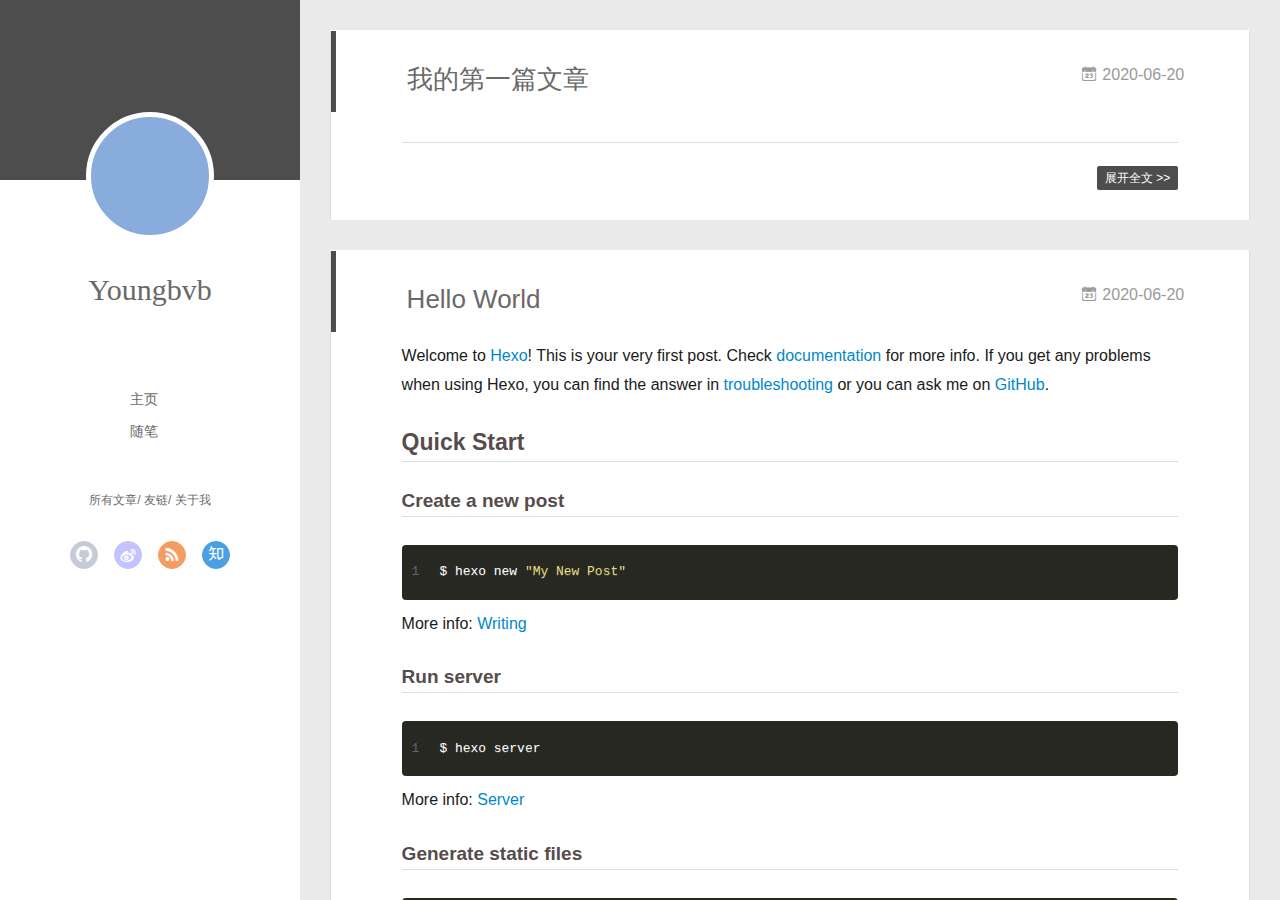
==== commit 9397c987: "Site updated: 2020-06-20 14:10:25" ====
--- a/index.html
+++ b/index.html
@@ -6,17 +6,17 @@
   <meta name="renderer" content="webkit">
   <meta http-equiv="X-UA-Compatible" content="IE=edge" >
   <link rel="dns-prefetch" href="http://yoursite.com">
-  <title>Hexo</title>
+  <title>欢迎来到youngbvb的个人博客</title>
   <meta name="viewport" content="width=device-width, initial-scale=1, maximum-scale=1">
   <meta property="og:type" content="website">
-<meta property="og:title" content="Hexo">
+<meta property="og:title" content="欢迎来到youngbvb的个人博客">
 <meta property="og:url" content="http://yoursite.com/index.html">
-<meta property="og:site_name" content="Hexo">
+<meta property="og:site_name" content="欢迎来到youngbvb的个人博客">
 <meta property="og:locale" content="en_US">
-<meta property="article:author" content="John Doe">
+<meta property="article:author" content="Youngbvb">
 <meta name="twitter:card" content="summary">
   
-    <link rel="alternative" href="/atom.xml" title="Hexo" type="application/atom+xml">
+    <link rel="alternative" href="/atom.xml" title="欢迎来到youngbvb的个人博客" type="application/atom+xml">
   
   
     <link rel="icon" href="/favicon.png">
@@ -46,7 +46,7 @@
 			<img src="" class="js-avatar">
 		</a>
 		<hgroup>
-		  <h1 class="header-author"><a href="/">John Doe</a></h1>
+		  <h1 class="header-author"><a href="/">Youngbvb</a></h1>
 		</hgroup>
 		
 
@@ -104,7 +104,7 @@
 				<img src="" class="js-avatar">
 			</div>
 			<hgroup>
-			  <h1 class="header-author js-header-author">John Doe</h1>
+			  <h1 class="header-author js-header-author">Youngbvb</h1>
 			</hgroup>
 			
 			
@@ -299,7 +299,7 @@
   <div class="outer">
     <div id="footer-info">
     	<div class="footer-left">
-    		&copy; 2020 John Doe
+    		&copy; 2020 Youngbvb
     	</div>
       	<div class="footer-right">
       		<a href="http://hexo.io/" target="_blank">Hexo</a>  Theme <a href="https://github.com/litten/hexo-theme-yilia" target="_blank">Yilia</a> by Litten
@@ -431,27 +431,27 @@
         <ul class="search-ul">
           
             <li class="search-li">
-              <a href="http://localhost:4000/" target="_blank" class="search-title"><i class="icon-quo-left icon"></i>友情链接1</a>
+              <a href="http://huya.com/" target="_blank" class="search-title"><i class="icon-quo-left icon"></i>虎牙直播</a>
             </li>
           
             <li class="search-li">
-              <a href="http://localhost:4000/" target="_blank" class="search-title"><i class="icon-quo-left icon"></i>友情链接2</a>
+              <a href="http://doyu.com/" target="_blank" class="search-title"><i class="icon-quo-left icon"></i>斗鱼直播</a>
             </li>
           
             <li class="search-li">
-              <a href="http://localhost:4000/" target="_blank" class="search-title"><i class="icon-quo-left icon"></i>友情链接3</a>
+              <a href="http://baidu.com/" target="_blank" class="search-title"><i class="icon-quo-left icon"></i>百度一下</a>
             </li>
           
             <li class="search-li">
-              <a href="http://localhost:4000/" target="_blank" class="search-title"><i class="icon-quo-left icon"></i>友情链接4</a>
+              <a href="http://bilibili.com/" target="_blank" class="search-title"><i class="icon-quo-left icon"></i>哔哩哔哩动画</a>
             </li>
           
             <li class="search-li">
-              <a href="http://localhost:4000/" target="_blank" class="search-title"><i class="icon-quo-left icon"></i>友情链接5</a>
+              <a href="http://github.com/" target="_blank" class="search-title"><i class="icon-quo-left icon"></i>GitHub</a>
             </li>
           
             <li class="search-li">
-              <a href="http://localhost:4000/" target="_blank" class="search-title"><i class="icon-quo-left icon"></i>友情链接6</a>
+              <a href="https://www.zhibo8.cc/" target="_blank" class="search-title"><i class="icon-quo-left icon"></i>直播吧</a>
             </li>
           
         </ul>
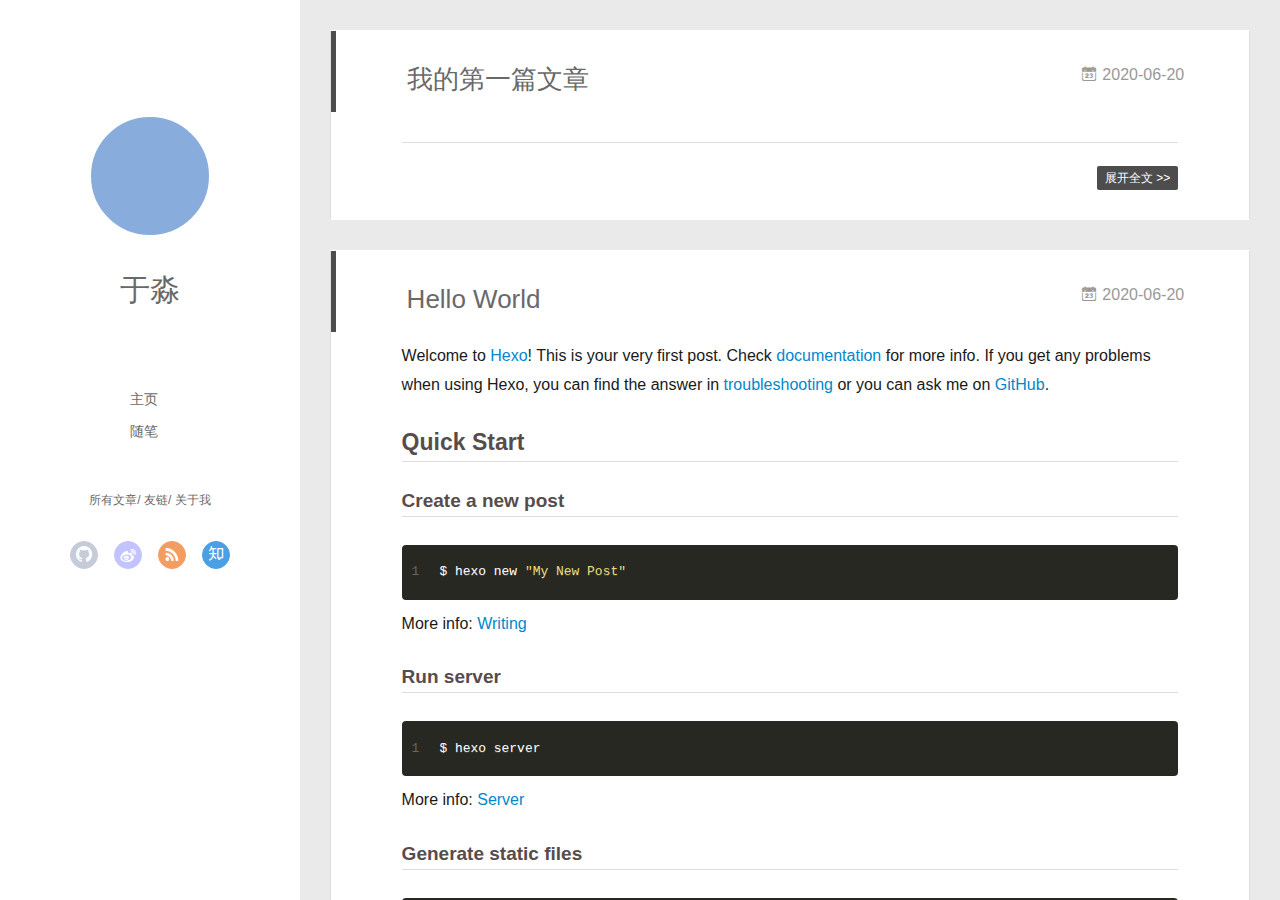
==== commit b0af7603: "Site updated: 2020-06-20 17:57:34" ====
--- a/index.html
+++ b/index.html
@@ -13,7 +13,7 @@
 <meta property="og:url" content="http://yoursite.com/index.html">
 <meta property="og:site_name" content="欢迎来到youngbvb的个人博客">
 <meta property="og:locale" content="en_US">
-<meta property="article:author" content="Youngbvb">
+<meta property="article:author" content="于淼">
 <meta name="twitter:card" content="summary">
   
     <link rel="alternative" href="/atom.xml" title="欢迎来到youngbvb的个人博客" type="application/atom+xml">
@@ -39,14 +39,14 @@
     <canvas id="anm-canvas" class="anm-canvas"></canvas>
     <div class="left-col" q-class="show:isShow">
       
-<div class="overlay" style="background: #4d4d4d"></div>
+<div class="overlay" style="background: C:\Users\ASUS\Pictures\Screenshots"></div>
 <div class="intrude-less">
 	<header id="header" class="inner">
 		<a href="/" class="profilepic">
 			<img src="" class="js-avatar">
 		</a>
 		<hgroup>
-		  <h1 class="header-author"><a href="/">Youngbvb</a></h1>
+		  <h1 class="header-author"><a href="/">于淼</a></h1>
 		</hgroup>
 		
 
@@ -94,7 +94,7 @@
     <div class="mid-col" q-class="show:isShow,hide:isShow|isFalse">
       
 <nav id="mobile-nav">
-  	<div class="overlay js-overlay" style="background: #4d4d4d"></div>
+  	<div class="overlay js-overlay" style="background: C:\Users\ASUS\Pictures\Screenshots"></div>
 	<div class="btnctn js-mobile-btnctn">
   		<div class="slider-trigger list" q-on="click: openSlider(e)"><i class="icon icon-sort"></i></div>
 	</div>
@@ -104,7 +104,7 @@
 				<img src="" class="js-avatar">
 			</div>
 			<hgroup>
-			  <h1 class="header-author js-header-author">Youngbvb</h1>
+			  <h1 class="header-author js-header-author">于淼</h1>
 			</hgroup>
 			
 			
@@ -299,7 +299,7 @@
   <div class="outer">
     <div id="footer-info">
     	<div class="footer-left">
-    		&copy; 2020 Youngbvb
+    		&copy; 2020 于淼
     	</div>
       	<div class="footer-right">
       		<a href="http://hexo.io/" target="_blank">Hexo</a>  Theme <a href="https://github.com/litten/hexo-theme-yilia" target="_blank">Yilia</a> by Litten
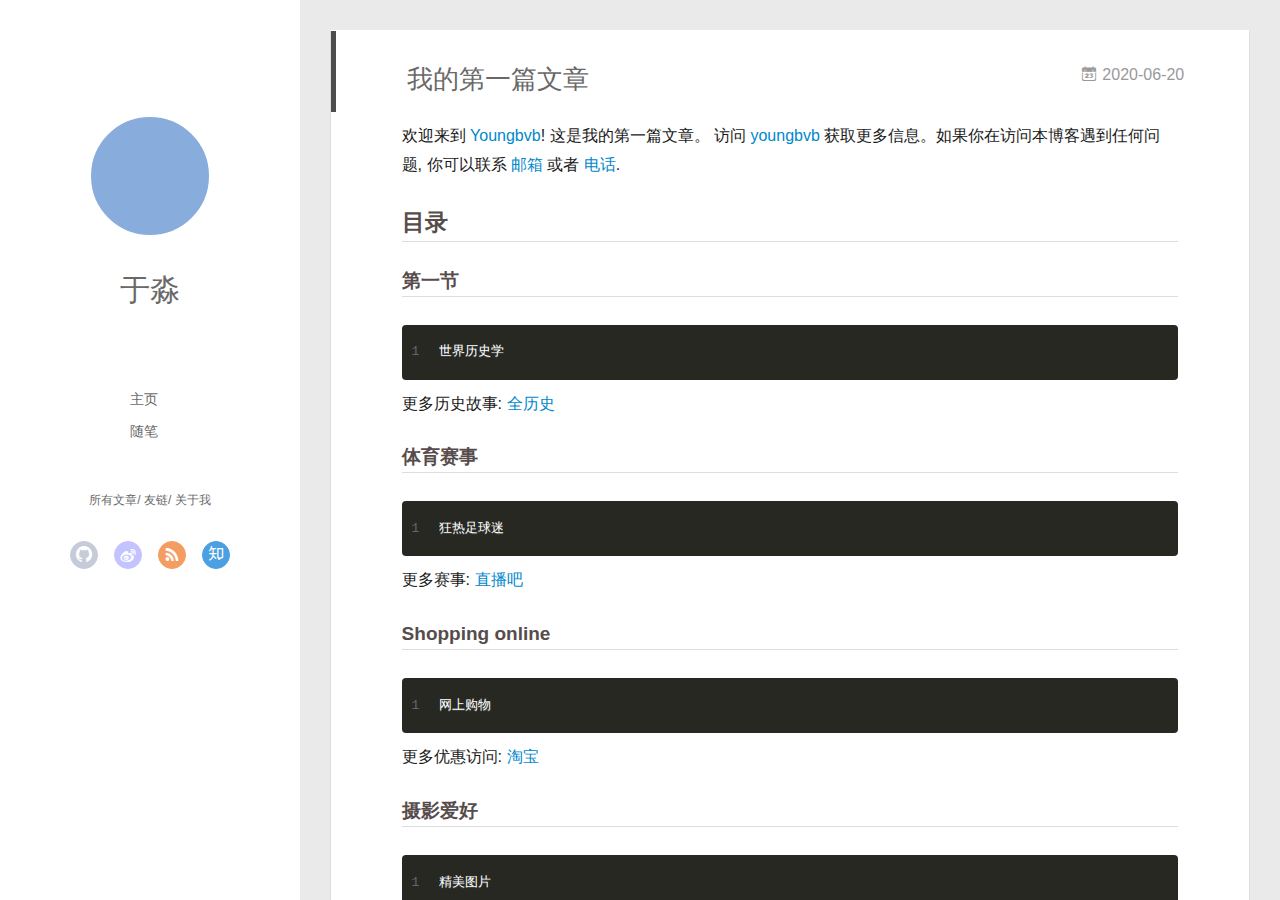
==== commit 4d4ee1b3: "Site updated: 2020-06-20 18:29:31" ====
--- a/index.html
+++ b/index.html
@@ -172,7 +172,20 @@
     
     <div class="article-entry" itemprop="articleBody">
       
-        
+        <p>欢迎来到 <a href="https://youngbvb.github.io/" target="_blank" rel="noopener">Youngbvb</a>! 这是我的第一篇文章。 访问 <a href="https://hexo.io/docs/" target="_blank" rel="noopener">youngbvb</a> 获取更多信息。如果你在访问本博客遇到任何问题, 你可以联系 <a href="yumiaobvb@163.com">邮箱</a> 或者 <a href="15150655737">电话</a>.</p>
+<h2 id="目录"><a href="#目录" class="headerlink" title="目录"></a>目录</h2><h3 id="第一节"><a href="#第一节" class="headerlink" title="第一节"></a>第一节</h3><figure class="highlight bash"><table><tr><td class="gutter"><pre><span class="line">1</span><br></pre></td><td class="code"><pre><span class="line">世界历史学</span><br></pre></td></tr></table></figure>
+
+<p>更多历史故事: <a href="https://www.allhistory.com/" target="_blank" rel="noopener">全历史</a></p>
+<h3 id="体育赛事"><a href="#体育赛事" class="headerlink" title="体育赛事"></a>体育赛事</h3><figure class="highlight bash"><table><tr><td class="gutter"><pre><span class="line">1</span><br></pre></td><td class="code"><pre><span class="line">狂热足球迷</span><br></pre></td></tr></table></figure>
+
+<p>更多赛事: <a href="https://zhiboba.cc" target="_blank" rel="noopener">直播吧</a></p>
+<h3 id="Shopping-online"><a href="#Shopping-online" class="headerlink" title="Shopping online"></a>Shopping online</h3><figure class="highlight bash"><table><tr><td class="gutter"><pre><span class="line">1</span><br></pre></td><td class="code"><pre><span class="line">网上购物</span><br></pre></td></tr></table></figure>
+
+<p>更多优惠访问: <a href="https://taobao.com" target="_blank" rel="noopener">淘宝</a></p>
+<h3 id="摄影爱好"><a href="#摄影爱好" class="headerlink" title="摄影爱好"></a>摄影爱好</h3><figure class="highlight bash"><table><tr><td class="gutter"><pre><span class="line">1</span><br></pre></td><td class="code"><pre><span class="line">精美图片</span><br></pre></td></tr></table></figure>
+
+<p>更多图片: <a href="https://www.skypixel.com/" target="_blank" rel="noopener">SKYPIXEL</a></p>
+
       
 
       
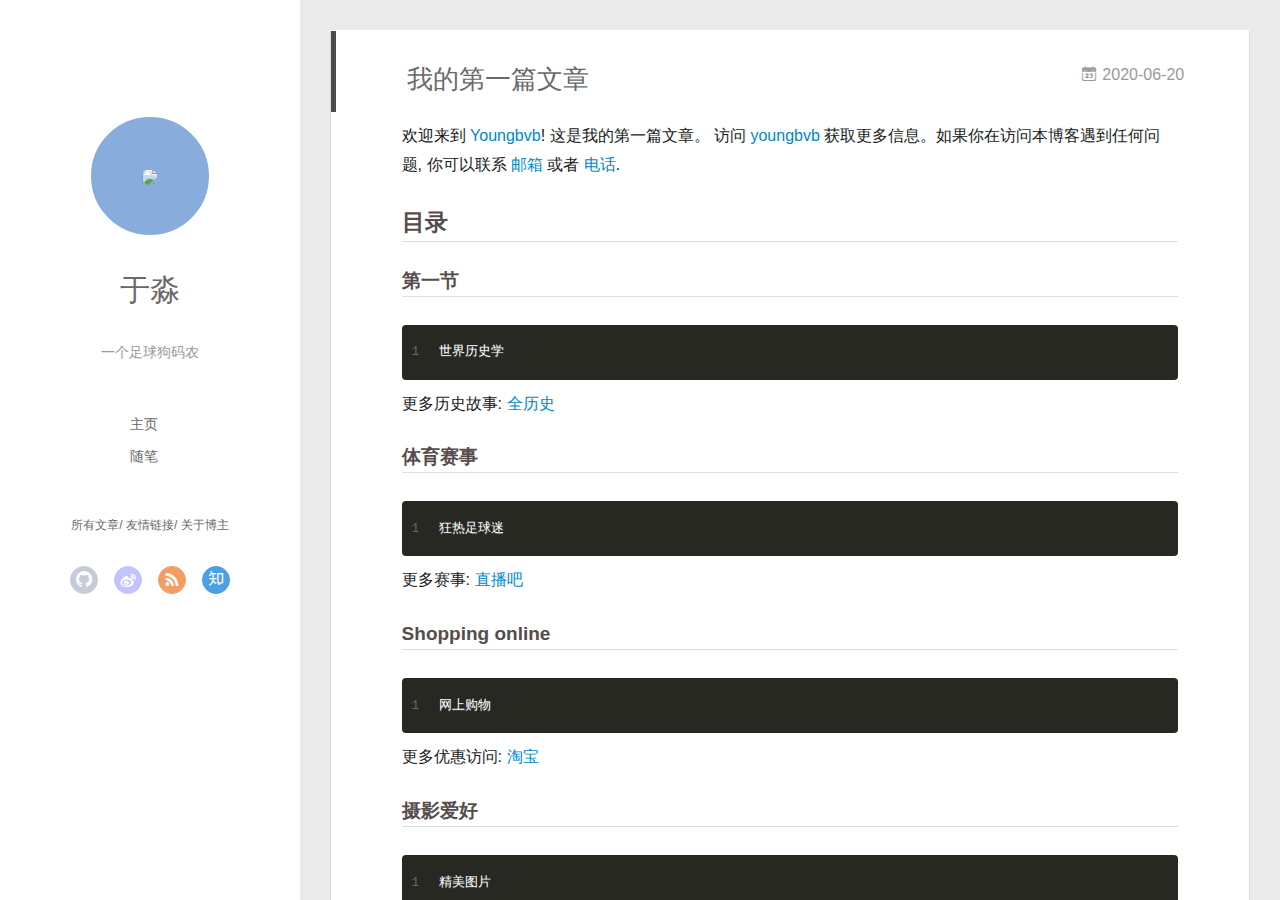
==== commit e4848b19: "Site updated: 2020-06-21 15:41:31" ====
--- a/index.html
+++ b/index.html
@@ -8,10 +8,12 @@
   <link rel="dns-prefetch" href="http://yoursite.com">
   <title>欢迎来到youngbvb的个人博客</title>
   <meta name="viewport" content="width=device-width, initial-scale=1, maximum-scale=1">
-  <meta property="og:type" content="website">
+  <meta name="description" content="yesterday once more">
+<meta property="og:type" content="website">
 <meta property="og:title" content="欢迎来到youngbvb的个人博客">
 <meta property="og:url" content="http://yoursite.com/index.html">
 <meta property="og:site_name" content="欢迎来到youngbvb的个人博客">
+<meta property="og:description" content="yesterday once more">
 <meta property="og:locale" content="en_US">
 <meta property="article:author" content="于淼">
 <meta name="twitter:card" content="summary">
@@ -39,15 +41,17 @@
     <canvas id="anm-canvas" class="anm-canvas"></canvas>
     <div class="left-col" q-class="show:isShow">
       
-<div class="overlay" style="background: C:\Users\ASUS\Pictures\Screenshots"></div>
+<div class="overlay" style="background: img/header.png"></div>
 <div class="intrude-less">
 	<header id="header" class="inner">
 		<a href="/" class="profilepic">
-			<img src="" class="js-avatar">
+			<img src="/source/img/header.png" class="js-avatar">
 		</a>
 		<hgroup>
 		  <h1 class="header-author"><a href="/">于淼</a></h1>
 		</hgroup>
+		
+		<p class="header-subtitle">一个足球狗码农</p>
 		
 
 		<nav class="header-menu">
@@ -66,24 +70,24 @@
     			
             
     			
-    			<a q-on="click: openSlider(e, 'friends')" href="javascript:void(0)">友链</a>
+    			<a q-on="click: openSlider(e, 'friends')" href="javascript:void(0)">友情链接</a>
     			
             
     			
-    			<a q-on="click: openSlider(e, 'aboutme')" href="javascript:void(0)">关于我</a>
+    			<a q-on="click: openSlider(e, 'aboutme')" href="javascript:void(0)">关于博主</a>
     			
             
 		</nav>
 		<nav class="header-nav">
 			<div class="social">
 				
-					<a class="github" target="_blank" href="#" title="github"><i class="icon-github"></i></a>
+					<a class="github" target="_blank" href="https://github.com/" title="github"><i class="icon-github"></i></a>
 		        
-					<a class="weibo" target="_blank" href="#" title="weibo"><i class="icon-weibo"></i></a>
+					<a class="weibo" target="_blank" href="https://weibo.com/" title="weibo"><i class="icon-weibo"></i></a>
 		        
-					<a class="rss" target="_blank" href="#" title="rss"><i class="icon-rss"></i></a>
+					<a class="rss" target="_blank" href="http://www.skycn.com/" title="rss"><i class="icon-rss"></i></a>
 		        
-					<a class="zhihu" target="_blank" href="#" title="zhihu"><i class="icon-zhihu"></i></a>
+					<a class="zhihu" target="_blank" href="https://www.zhihu.com/" title="zhihu"><i class="icon-zhihu"></i></a>
 		        
 			</div>
 		</nav>
@@ -94,19 +98,21 @@
     <div class="mid-col" q-class="show:isShow,hide:isShow|isFalse">
       
 <nav id="mobile-nav">
-  	<div class="overlay js-overlay" style="background: C:\Users\ASUS\Pictures\Screenshots"></div>
+  	<div class="overlay js-overlay" style="background: img/header.png"></div>
 	<div class="btnctn js-mobile-btnctn">
   		<div class="slider-trigger list" q-on="click: openSlider(e)"><i class="icon icon-sort"></i></div>
 	</div>
 	<div class="intrude-less">
 		<header id="header" class="inner">
 			<div class="profilepic">
-				<img src="" class="js-avatar">
+				<img src="/source/img/header.png" class="js-avatar">
 			</div>
 			<hgroup>
 			  <h1 class="header-author js-header-author">于淼</h1>
 			</hgroup>
 			
+			<p class="header-subtitle"><i class="icon icon-quo-left"></i>一个足球狗码农<i class="icon icon-quo-right"></i></p>
+			
 			
 			
 				
@@ -118,13 +124,13 @@
 			<nav class="header-nav">
 				<div class="social">
 					
-						<a class="github" target="_blank" href="#" title="github"><i class="icon-github"></i></a>
+						<a class="github" target="_blank" href="https://github.com/" title="github"><i class="icon-github"></i></a>
 			        
-						<a class="weibo" target="_blank" href="#" title="weibo"><i class="icon-weibo"></i></a>
+						<a class="weibo" target="_blank" href="https://weibo.com/" title="weibo"><i class="icon-weibo"></i></a>
 			        
-						<a class="rss" target="_blank" href="#" title="rss"><i class="icon-rss"></i></a>
+						<a class="rss" target="_blank" href="http://www.skycn.com/" title="rss"><i class="icon-rss"></i></a>
 			        
-						<a class="zhihu" target="_blank" href="#" title="zhihu"><i class="icon-zhihu"></i></a>
+						<a class="zhihu" target="_blank" href="https://www.zhihu.com/" title="zhihu"><i class="icon-zhihu"></i></a>
 			        
 				</div>
 			</nav>
@@ -165,7 +171,7 @@
 
         
         <a href="/2020/06/20/%E6%88%91%E7%9A%84%E7%AC%AC%E4%B8%80%E7%AF%87%E6%96%87%E7%AB%A0/" class="archive-article-date">
-  	<time datetime="2020-06-20T02:50:12.000Z" itemprop="datePublished"><i class="icon-calendar icon"></i>2020-06-20</time>
+  	<time datetime="2020-06-20T14:50:12.000Z" itemprop="datePublished"><i class="icon-calendar icon"></i>2020-06-20</time>
 </a>
         
       </header>
@@ -240,7 +246,7 @@
 
         
         <a href="/2020/06/20/hello-world/" class="archive-article-date">
-  	<time datetime="2020-06-20T02:39:28.083Z" itemprop="datePublished"><i class="icon-calendar icon"></i>2020-06-20</time>
+  	<time datetime="2020-06-20T02:39:28.083Z" itemprop="datePublished"><i class="icon-calendar icon"></i>2020-06-19</time>
 </a>
         
       </header>
@@ -371,11 +377,11 @@
       
         
       
-      <li style="width: 33.333333333333336%" q-on="click: openSlider(e, 'friends')"><a href="javascript:void(0)" q-class="active:friends">友链</a></li>
-      
-        
-      
-      <li style="width: 33.333333333333336%" q-on="click: openSlider(e, 'aboutme')"><a href="javascript:void(0)" q-class="active:aboutme">关于我</a></li>
+      <li style="width: 33.333333333333336%" q-on="click: openSlider(e, 'friends')"><a href="javascript:void(0)" q-class="active:friends">友情链接</a></li>
+      
+        
+      
+      <li style="width: 33.333333333333336%" q-on="click: openSlider(e, 'aboutme')"><a href="javascript:void(0)" q-class="active:aboutme">关于博主</a></li>
       
         
     </ul>
@@ -475,7 +481,7 @@
     
     	<section class="tools-section tools-section-me" q-show="aboutme">
   	  	
-  	  		<div class="aboutme-wrap" id="js-aboutme">很惭愧&lt;br&gt;&lt;br&gt;只做了一点微小的工作&lt;br&gt;谢谢大家</div>
+  	  		<div class="aboutme-wrap" id="js-aboutme">很惭愧&lt;br&gt;&lt;br&gt;只做了一点微小的工作&lt;br&gt;谢谢大家光临博客！</div>
   	  	
     	</section>
     
@@ -548,6 +554,8 @@
     </div>
 
 </div>
+
   </div>
+  
 </body>
 </html>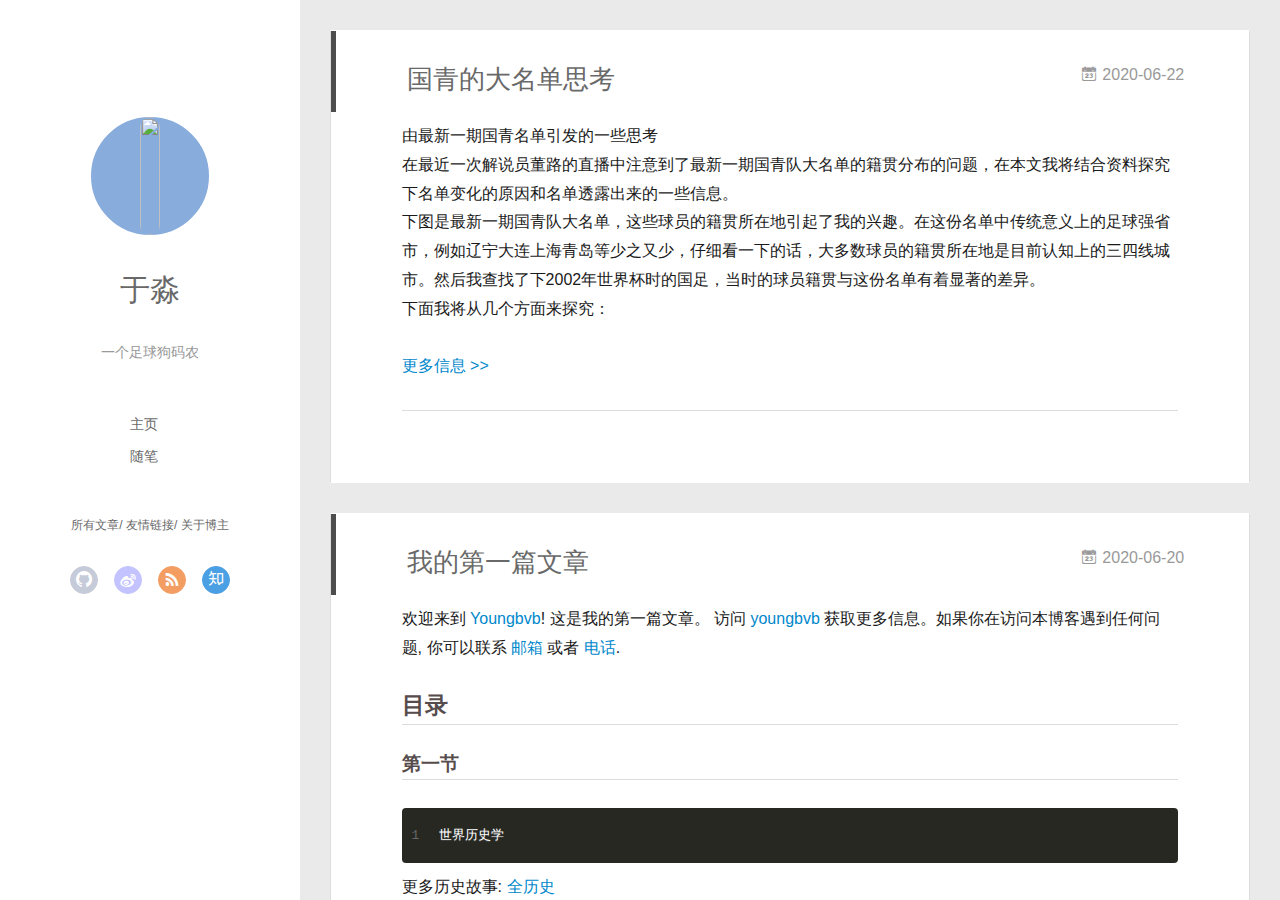
==== commit 78f7a677: "Site updated: 2020-06-22 13:45:40" ====
--- a/index.html
+++ b/index.html
@@ -41,11 +41,11 @@
     <canvas id="anm-canvas" class="anm-canvas"></canvas>
     <div class="left-col" q-class="show:isShow">
       
-<div class="overlay" style="background: img/header.png"></div>
+<div class="overlay" style="background: /source/img/header.png"></div>
 <div class="intrude-less">
 	<header id="header" class="inner">
 		<a href="/" class="profilepic">
-			<img src="/source/img/header.png" class="js-avatar">
+			<img src="/source/img/header.png" class="js-avatar show">
 		</a>
 		<hgroup>
 		  <h1 class="header-author"><a href="/">于淼</a></h1>
@@ -98,7 +98,7 @@
     <div class="mid-col" q-class="show:isShow,hide:isShow|isFalse">
       
 <nav id="mobile-nav">
-  	<div class="overlay js-overlay" style="background: img/header.png"></div>
+  	<div class="overlay js-overlay" style="background: /source/img/header.png"></div>
 	<div class="btnctn js-mobile-btnctn">
   		<div class="slider-trigger list" q-on="click: openSlider(e)"><i class="icon icon-sort"></i></div>
 	</div>
@@ -158,40 +158,30 @@
           <div id="js-content" class="content-ll">
             
   
-    <article id="post-我的第一篇文章" class="article article-type-post  article-index" itemscope itemprop="blogPost">
+    <article id="post-国青的大名单思考" class="article article-type-post  article-index" itemscope itemprop="blogPost">
   <div class="article-inner">
     
       <header class="article-header">
         
   
     <h1 itemprop="name">
-      <a class="article-title" href="/2020/06/20/%E6%88%91%E7%9A%84%E7%AC%AC%E4%B8%80%E7%AF%87%E6%96%87%E7%AB%A0/">我的第一篇文章</a>
+      <a class="article-title" href="/2020/06/23/%E5%9B%BD%E9%9D%92%E7%9A%84%E5%A4%A7%E5%90%8D%E5%8D%95%E6%80%9D%E8%80%83/">国青的大名单思考</a>
     </h1>
   
 
         
-        <a href="/2020/06/20/%E6%88%91%E7%9A%84%E7%AC%AC%E4%B8%80%E7%AF%87%E6%96%87%E7%AB%A0/" class="archive-article-date">
-  	<time datetime="2020-06-20T14:50:12.000Z" itemprop="datePublished"><i class="icon-calendar icon"></i>2020-06-20</time>
+        <a href="/2020/06/23/%E5%9B%BD%E9%9D%92%E7%9A%84%E5%A4%A7%E5%90%8D%E5%8D%95%E6%80%9D%E8%80%83/" class="archive-article-date">
+  	<time datetime="2020-06-22T16:48:48.000Z" itemprop="datePublished"><i class="icon-calendar icon"></i>2020-06-22</time>
 </a>
         
       </header>
     
     <div class="article-entry" itemprop="articleBody">
       
-        <p>欢迎来到 <a href="https://youngbvb.github.io/" target="_blank" rel="noopener">Youngbvb</a>! 这是我的第一篇文章。 访问 <a href="https://hexo.io/docs/" target="_blank" rel="noopener">youngbvb</a> 获取更多信息。如果你在访问本博客遇到任何问题, 你可以联系 <a href="yumiaobvb@163.com">邮箱</a> 或者 <a href="15150655737">电话</a>.</p>
-<h2 id="目录"><a href="#目录" class="headerlink" title="目录"></a>目录</h2><h3 id="第一节"><a href="#第一节" class="headerlink" title="第一节"></a>第一节</h3><figure class="highlight bash"><table><tr><td class="gutter"><pre><span class="line">1</span><br></pre></td><td class="code"><pre><span class="line">世界历史学</span><br></pre></td></tr></table></figure>
-
-<p>更多历史故事: <a href="https://www.allhistory.com/" target="_blank" rel="noopener">全历史</a></p>
-<h3 id="体育赛事"><a href="#体育赛事" class="headerlink" title="体育赛事"></a>体育赛事</h3><figure class="highlight bash"><table><tr><td class="gutter"><pre><span class="line">1</span><br></pre></td><td class="code"><pre><span class="line">狂热足球迷</span><br></pre></td></tr></table></figure>
-
-<p>更多赛事: <a href="https://zhiboba.cc" target="_blank" rel="noopener">直播吧</a></p>
-<h3 id="Shopping-online"><a href="#Shopping-online" class="headerlink" title="Shopping online"></a>Shopping online</h3><figure class="highlight bash"><table><tr><td class="gutter"><pre><span class="line">1</span><br></pre></td><td class="code"><pre><span class="line">网上购物</span><br></pre></td></tr></table></figure>
-
-<p>更多优惠访问: <a href="https://taobao.com" target="_blank" rel="noopener">淘宝</a></p>
-<h3 id="摄影爱好"><a href="#摄影爱好" class="headerlink" title="摄影爱好"></a>摄影爱好</h3><figure class="highlight bash"><table><tr><td class="gutter"><pre><span class="line">1</span><br></pre></td><td class="code"><pre><span class="line">精美图片</span><br></pre></td></tr></table></figure>
-
-<p>更多图片: <a href="https://www.skypixel.com/" target="_blank" rel="noopener">SKYPIXEL</a></p>
-
+        <p>由最新一期国青名单引发的一些思考<br>在最近一次解说员董路的直播中注意到了最新一期国青队大名单的籍贯分布的问题，在本文我将结合资料探究下名单变化的原因和名单透露出来的一些信息。<br>下图是最新一期国青队大名单，这些球员的籍贯所在地引起了我的兴趣。在这份名单中传统意义上的足球强省市，例如辽宁大连上海青岛等少之又少，仔细看一下的话，大多数球员的籍贯所在地是目前认知上的三四线城市。然后我查找了下2002年世界杯时的国足，当时的球员籍贯与这份名单有着显著的差异。<br>下面我将从几个方面来探究：</p>
+        
+          <a class="article-more-a" href="/2020/06/23/%E5%9B%BD%E9%9D%92%E7%9A%84%E5%A4%A7%E5%90%8D%E5%8D%95%E6%80%9D%E8%80%83/#more">更多信息 >></a>
+        
       
 
       
@@ -201,10 +191,6 @@
       
       
 
-      
-        <p class="article-more-link">
-          <a class="article-more-a" href="/2020/06/20/%E6%88%91%E7%9A%84%E7%AC%AC%E4%B8%80%E7%AF%87%E6%96%87%E7%AB%A0/">展开全文 >></a>
-        </p>
       
 
       
@@ -233,6 +219,73 @@
 
 
   
+    <article id="post-我的第一篇文章" class="article article-type-post  article-index" itemscope itemprop="blogPost">
+  <div class="article-inner">
+    
+      <header class="article-header">
+        
+  
+    <h1 itemprop="name">
+      <a class="article-title" href="/2020/06/20/%E6%88%91%E7%9A%84%E7%AC%AC%E4%B8%80%E7%AF%87%E6%96%87%E7%AB%A0/">我的第一篇文章</a>
+    </h1>
+  
+
+        
+        <a href="/2020/06/20/%E6%88%91%E7%9A%84%E7%AC%AC%E4%B8%80%E7%AF%87%E6%96%87%E7%AB%A0/" class="archive-article-date">
+  	<time datetime="2020-06-20T14:50:12.000Z" itemprop="datePublished"><i class="icon-calendar icon"></i>2020-06-20</time>
+</a>
+        
+      </header>
+    
+    <div class="article-entry" itemprop="articleBody">
+      
+        <p>欢迎来到 <a href="https://youngbvb.github.io/" target="_blank" rel="noopener">Youngbvb</a>! 这是我的第一篇文章。 访问 <a href="https://hexo.io/docs/" target="_blank" rel="noopener">youngbvb</a> 获取更多信息。如果你在访问本博客遇到任何问题, 你可以联系 <a href="yumiaobvb@163.com">邮箱</a> 或者 <a href="15150655737">电话</a>.</p>
+<h2 id="目录"><a href="#目录" class="headerlink" title="目录"></a>目录</h2><h3 id="第一节"><a href="#第一节" class="headerlink" title="第一节"></a>第一节</h3><figure class="highlight bash"><table><tr><td class="gutter"><pre><span class="line">1</span><br></pre></td><td class="code"><pre><span class="line">世界历史学</span><br></pre></td></tr></table></figure>
+
+<p>更多历史故事: <a href="https://www.allhistory.com/" target="_blank" rel="noopener">全历史</a></p>
+<h3 id="体育赛事"><a href="#体育赛事" class="headerlink" title="体育赛事"></a>体育赛事</h3><figure class="highlight bash"><table><tr><td class="gutter"><pre><span class="line">1</span><br></pre></td><td class="code"><pre><span class="line">狂热足球迷</span><br></pre></td></tr></table></figure>
+
+<p>更多赛事: <a href="https://zhiboba.cc" target="_blank" rel="noopener">直播吧</a></p>
+        
+          <a class="article-more-a" href="/2020/06/20/%E6%88%91%E7%9A%84%E7%AC%AC%E4%B8%80%E7%AF%87%E6%96%87%E7%AB%A0/#more">更多信息 >></a>
+        
+      
+
+      
+    </div>
+    <div class="article-info article-info-index">
+      
+      
+      
+
+      
+
+      
+      <div class="clearfix"></div>
+    </div>
+  </div>
+</article>
+
+<aside class="wrap-side-operation">
+    <div class="mod-side-operation">
+        
+        <div class="jump-container" id="js-jump-container" style="display:none;">
+            <a href="javascript:void(0)" class="mod-side-operation__jump-to-top">
+                <i class="icon-font icon-back"></i>
+            </a>
+            <div id="js-jump-plan-container" class="jump-plan-container" style="top: -11px;">
+                <i class="icon-font icon-plane jump-plane"></i>
+            </div>
+        </div>
+        
+        
+    </div>
+</aside>
+
+
+
+
+  
     <article id="post-hello-world" class="article article-type-post  article-index" itemscope itemprop="blogPost">
   <div class="article-inner">
     
@@ -240,7 +293,7 @@
         
   
     <h1 itemprop="name">
-      <a class="article-title" href="/2020/06/20/hello-world/">Hello World</a>
+      <a class="article-title" href="/2020/06/20/hello-world/">Introduction</a>
     </h1>
   
 
@@ -253,20 +306,14 @@
     
     <div class="article-entry" itemprop="articleBody">
       
-        <p>Welcome to <a href="https://hexo.io/" target="_blank" rel="noopener">Hexo</a>! This is your very first post. Check <a href="https://hexo.io/docs/" target="_blank" rel="noopener">documentation</a> for more info. If you get any problems when using Hexo, you can find the answer in <a href="https://hexo.io/docs/troubleshooting.html" target="_blank" rel="noopener">troubleshooting</a> or you can ask me on <a href="https://github.com/hexojs/hexo/issues" target="_blank" rel="noopener">GitHub</a>.</p>
-<h2 id="Quick-Start"><a href="#Quick-Start" class="headerlink" title="Quick Start"></a>Quick Start</h2><h3 id="Create-a-new-post"><a href="#Create-a-new-post" class="headerlink" title="Create a new post"></a>Create a new post</h3><figure class="highlight bash"><table><tr><td class="gutter"><pre><span class="line">1</span><br></pre></td><td class="code"><pre><span class="line">$ hexo new <span class="string">"My New Post"</span></span><br></pre></td></tr></table></figure>
-
-<p>More info: <a href="https://hexo.io/docs/writing.html" target="_blank" rel="noopener">Writing</a></p>
-<h3 id="Run-server"><a href="#Run-server" class="headerlink" title="Run server"></a>Run server</h3><figure class="highlight bash"><table><tr><td class="gutter"><pre><span class="line">1</span><br></pre></td><td class="code"><pre><span class="line">$ hexo server</span><br></pre></td></tr></table></figure>
-
-<p>More info: <a href="https://hexo.io/docs/server.html" target="_blank" rel="noopener">Server</a></p>
-<h3 id="Generate-static-files"><a href="#Generate-static-files" class="headerlink" title="Generate static files"></a>Generate static files</h3><figure class="highlight bash"><table><tr><td class="gutter"><pre><span class="line">1</span><br></pre></td><td class="code"><pre><span class="line">$ hexo generate</span><br></pre></td></tr></table></figure>
-
-<p>More info: <a href="https://hexo.io/docs/generating.html" target="_blank" rel="noopener">Generating</a></p>
-<h3 id="Deploy-to-remote-sites"><a href="#Deploy-to-remote-sites" class="headerlink" title="Deploy to remote sites"></a>Deploy to remote sites</h3><figure class="highlight bash"><table><tr><td class="gutter"><pre><span class="line">1</span><br></pre></td><td class="code"><pre><span class="line">$ hexo deploy</span><br></pre></td></tr></table></figure>
-
-<p>More info: <a href="https://hexo.io/docs/one-command-deployment.html" target="_blank" rel="noopener">Deployment</a></p>
-
+        <p>萌新码农一枚! 自我介绍认识一下，更多信息访问<a href="https://youngbvb.github.io/" target="_blank" rel="noopener">Youngbvb博客</a></p>
+<h2 id="个人信息"><a href="#个人信息" class="headerlink" title="个人信息"></a>个人信息</h2><h3 id="基本信息"><a href="#基本信息" class="headerlink" title="基本信息"></a>基本信息</h3><figure class="highlight bash"><table><tr><td class="gutter"><pre><span class="line">1</span><br><span class="line">2</span><br><span class="line">3</span><br></pre></td><td class="code"><pre><span class="line">姓名：于淼</span><br><span class="line">性别：男</span><br><span class="line">年龄：23</span><br></pre></td></tr></table></figure>
+
+<p>更多信息访问: <a href="https://youngbvb.github.io/" target="_blank" rel="noopener">Youngbvb博客</a></p>
+<h3 id="学业信息"><a href="#学业信息" class="headerlink" title="学业信息"></a>学业信息</h3><figure class="highlight bash"><table><tr><td class="gutter"><pre><span class="line">1</span><br><span class="line">2</span><br><span class="line">3</span><br></pre></td><td class="code"><pre><span class="line">专业：计算机</span><br><span class="line">目前：研究生在读</span><br><span class="line">研究方向：空间数据挖掘</span><br></pre></td></tr></table></figure>
+        
+          <a class="article-more-a" href="/2020/06/20/hello-world/#more">更多信息 >></a>
+        
       
 
       
@@ -276,10 +323,6 @@
       
       
 
-      
-        <p class="article-more-link">
-          <a class="article-more-a" href="/2020/06/20/hello-world/">展开全文 >></a>
-        </p>
       
 
       
